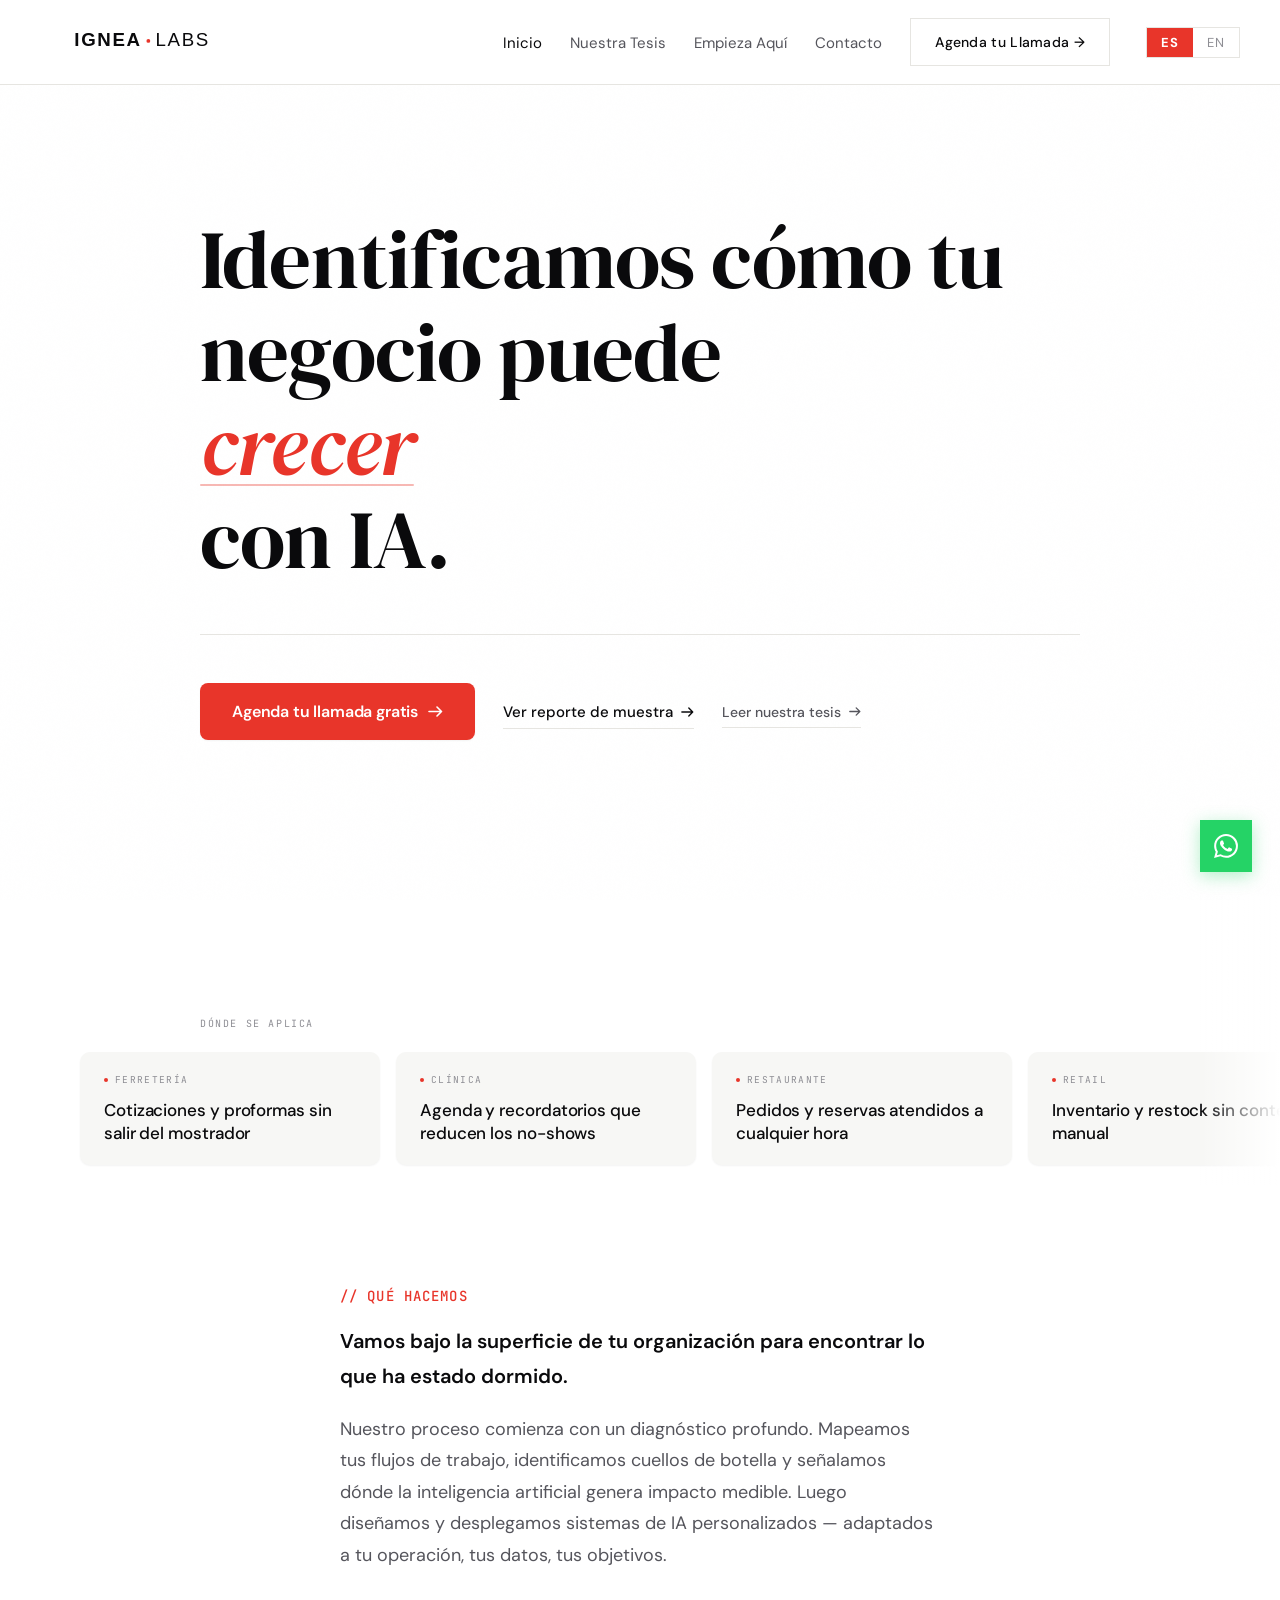
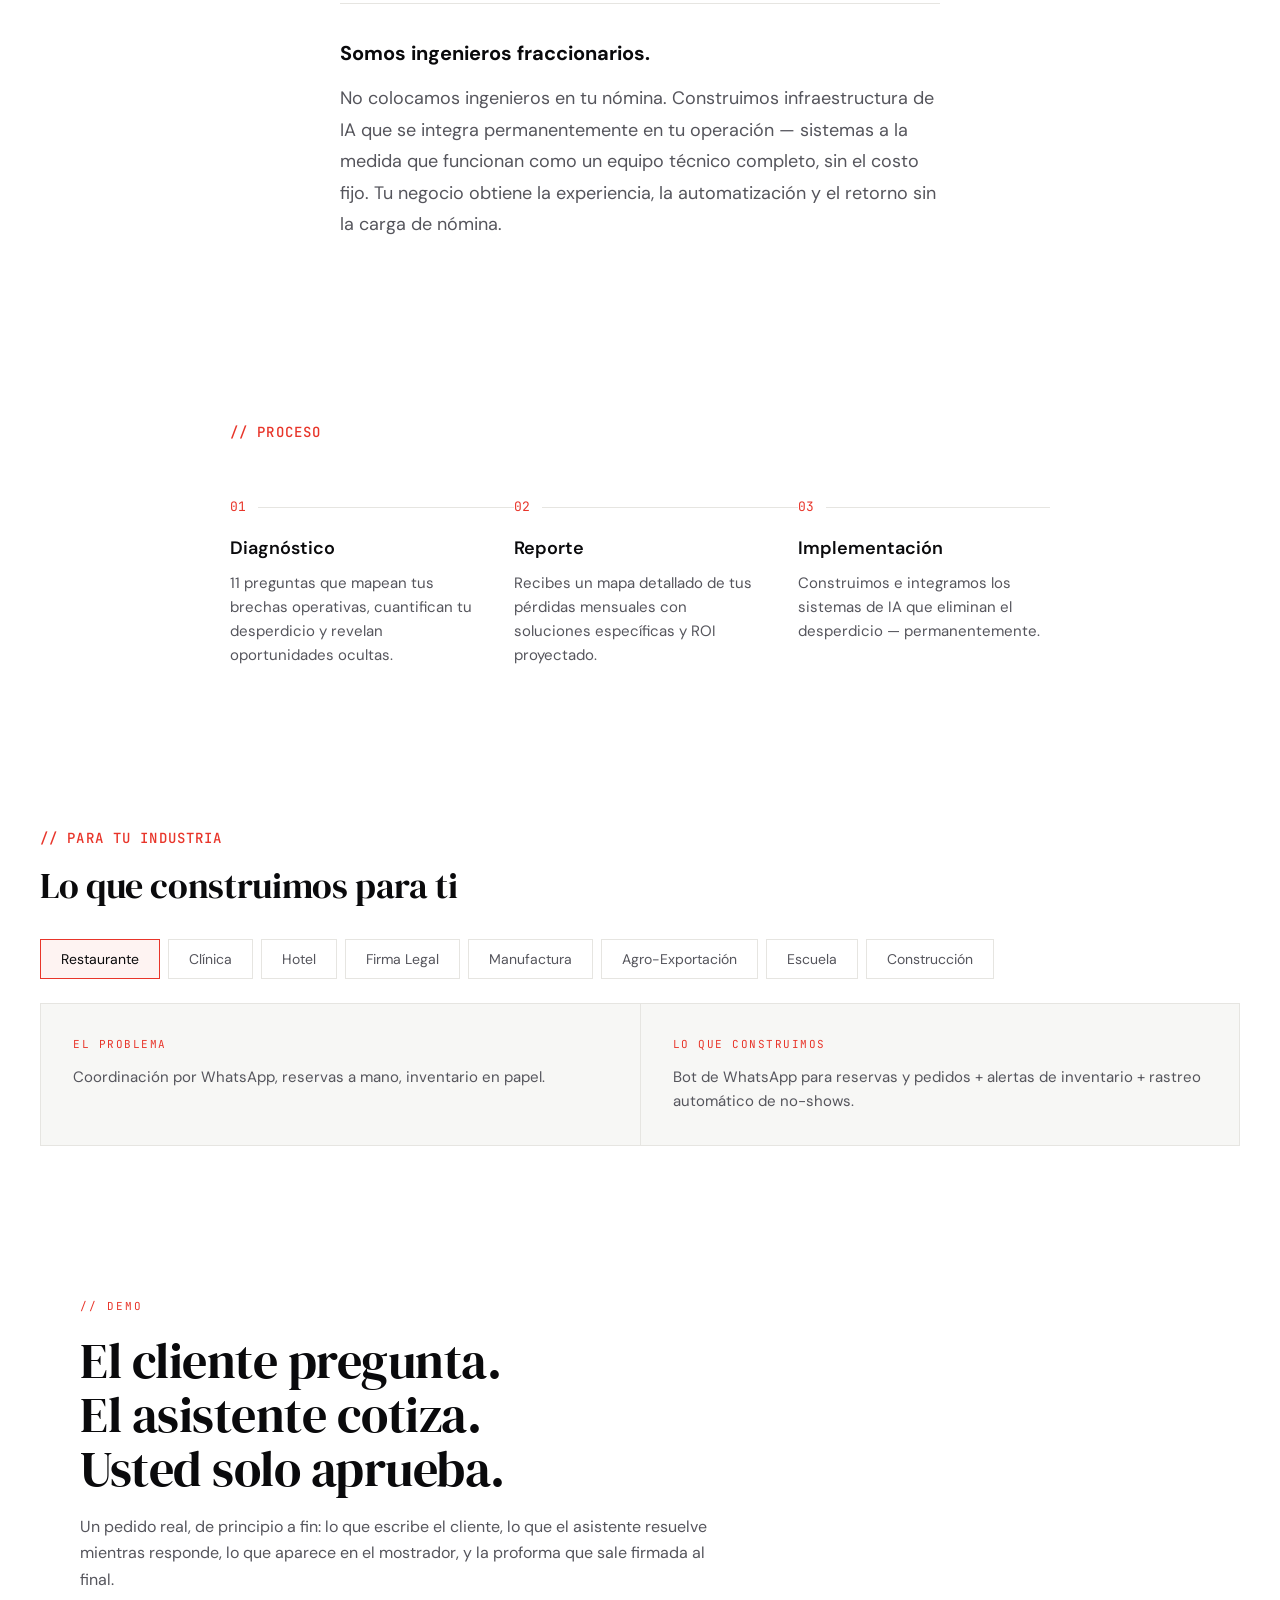
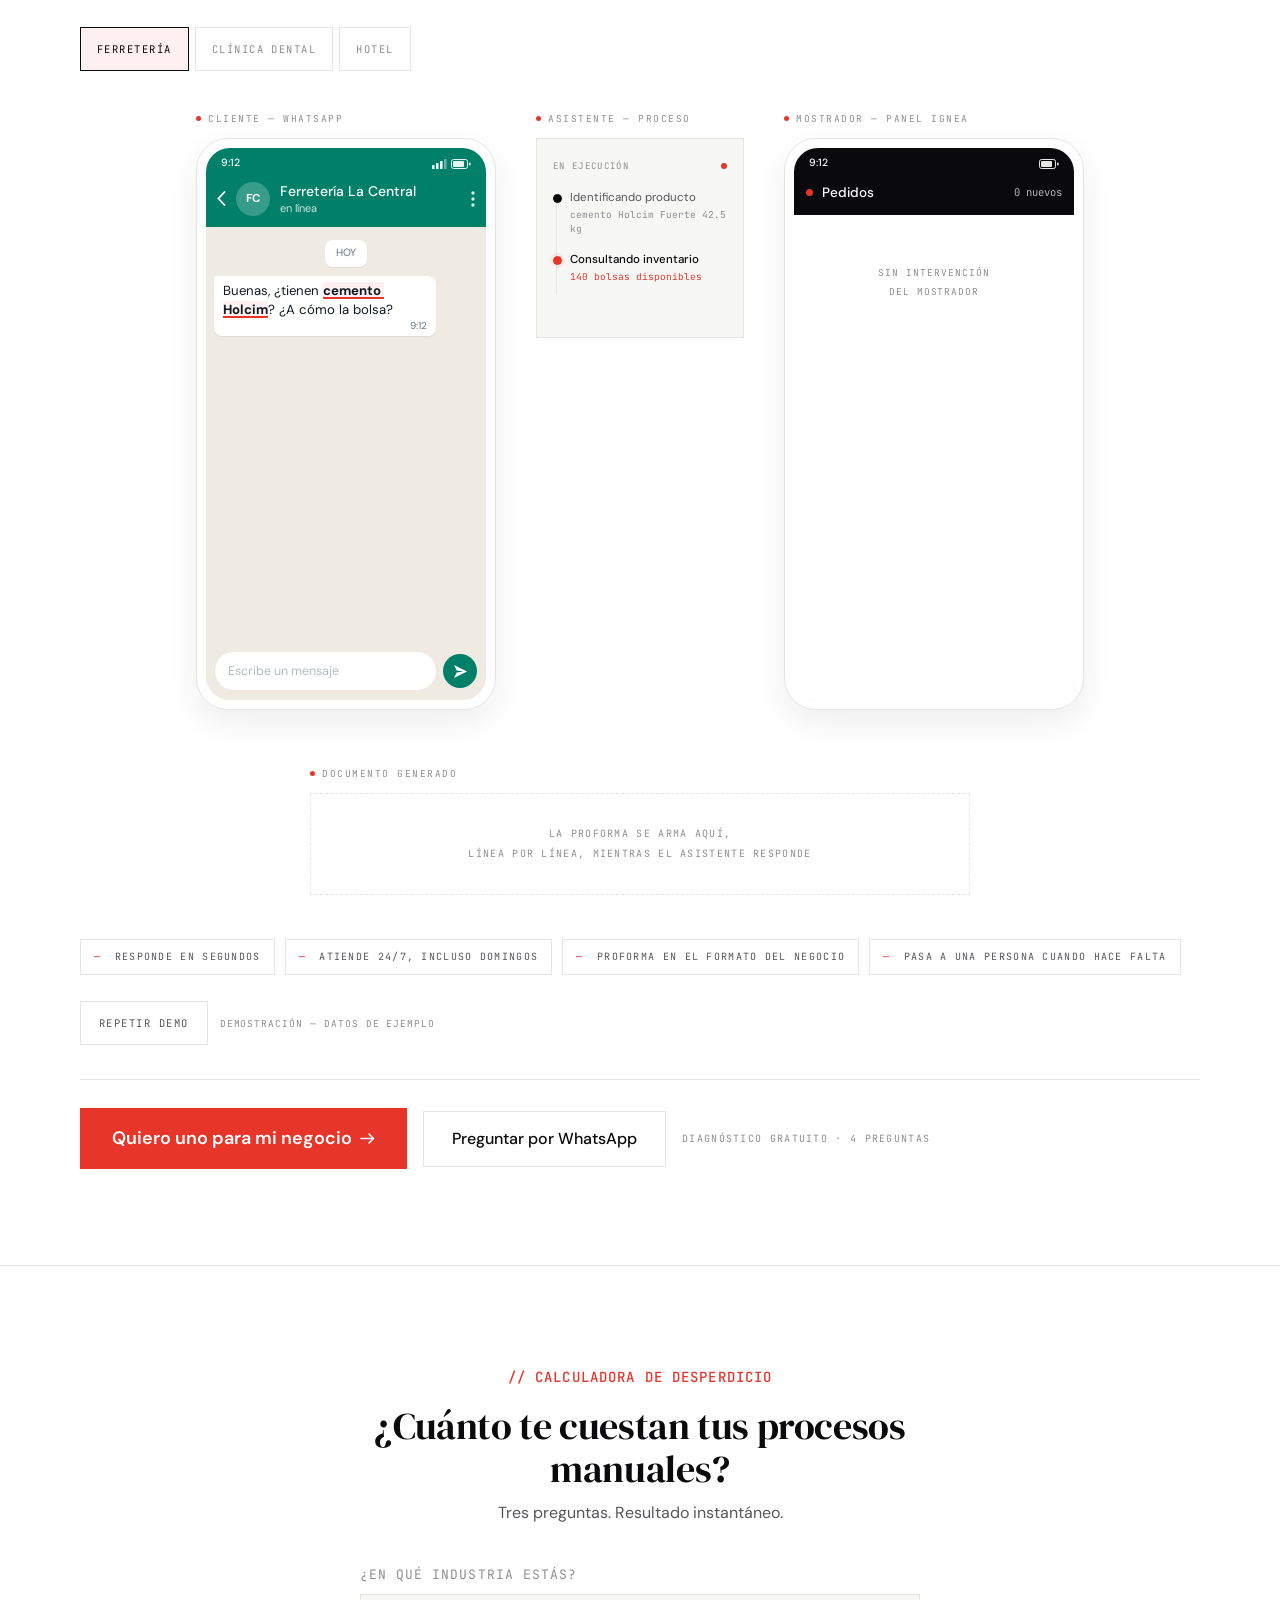
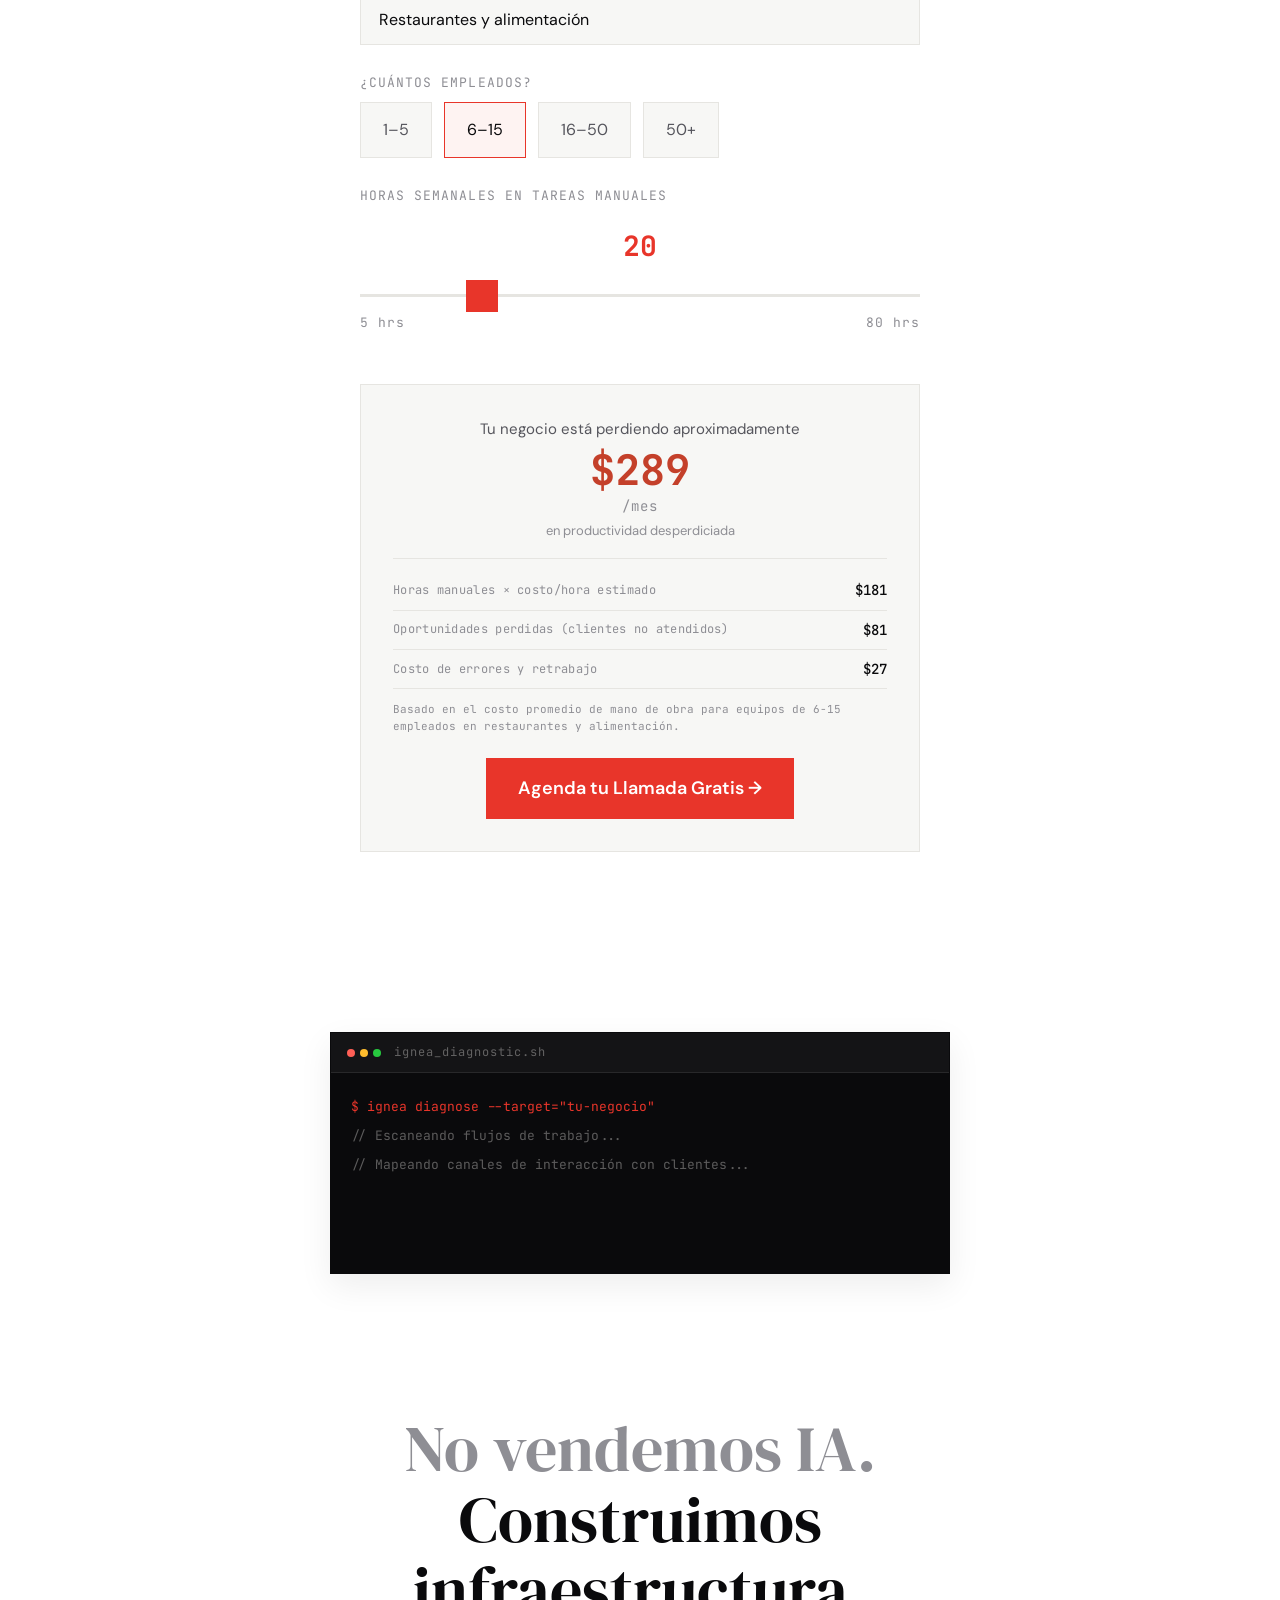
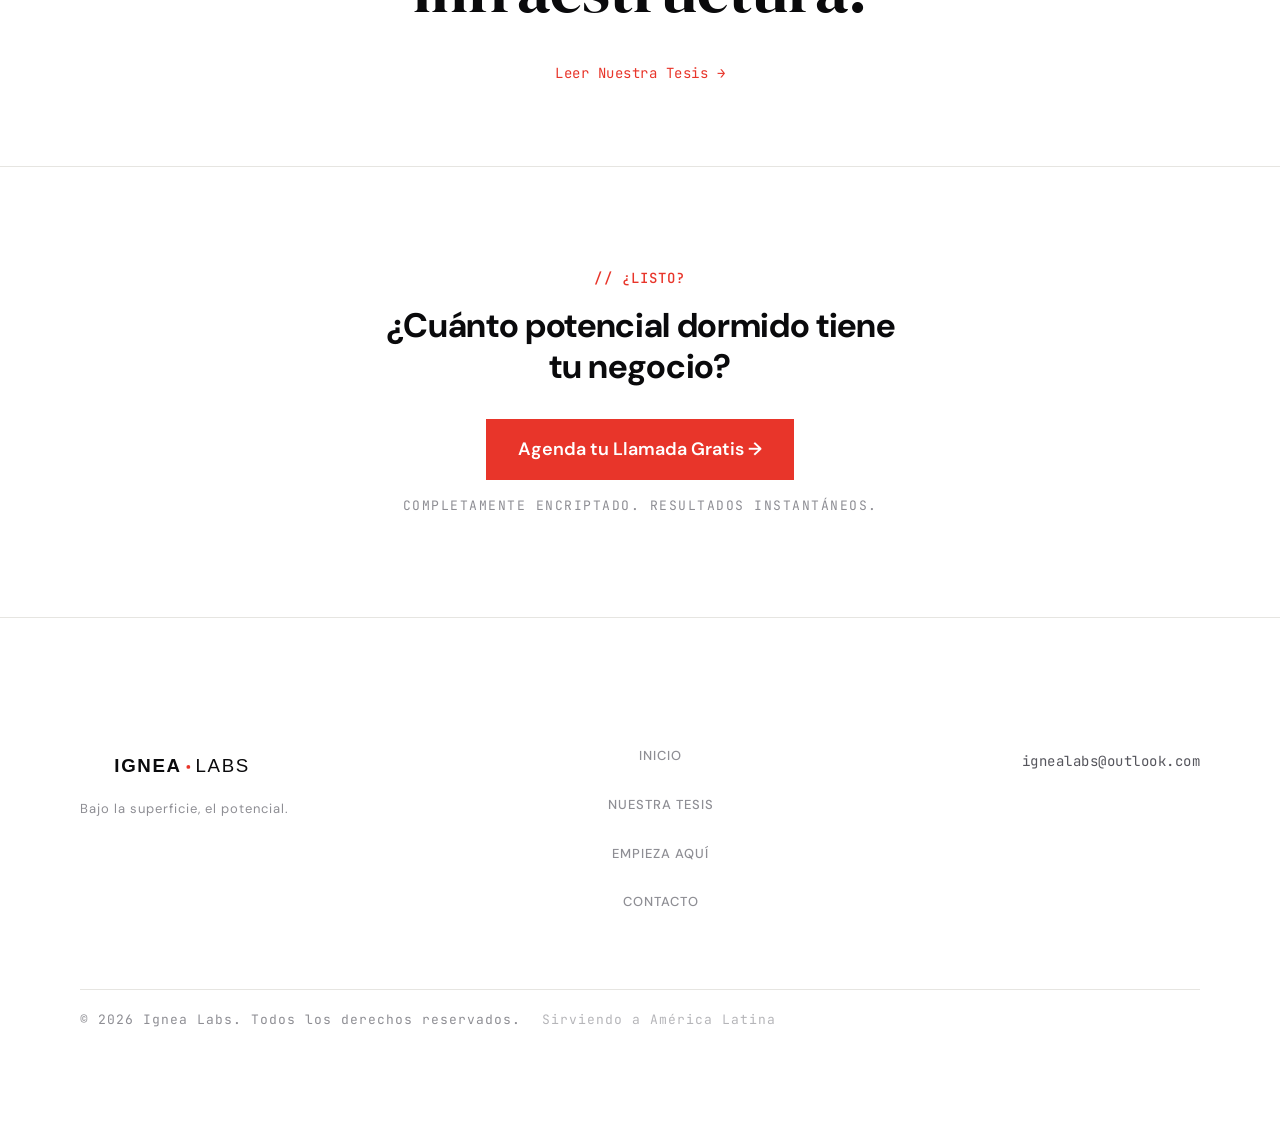
==== index.html @ dfb0d526 "fix: single labor-cost source, Nicaragua-calibrated (§2.1) Five tables computed hourly labor cost an" ====
<!DOCTYPE html>
<html lang="es">
<head>
<meta charset="UTF-8">
<link rel="icon" type="image/svg+xml" href="/favicon.svg">
<meta name="viewport" content="width=device-width, initial-scale=1.0">
<title>Ignea Labs | Infraestructura de IA para empresas en América Latina</title>
<meta name="description" content="Tu negocio pierde miles cada mes en procesos manuales. Diagnóstico gratuito de IA que mapea tu desperdicio operacional y lo convierte en ahorros proyectados.">
<meta property="og:title" content="Ignea Labs | Infraestructura de IA para empresas en América Latina">
<meta property="og:description" content="Diagnóstico gratuito de IA que mapea tu desperdicio operacional y lo convierte en ahorros proyectados.">
<meta property="og:type" content="website">
<meta property="og:image" content="https://www.ignealabs.com/assets/og-image.png">
<meta name="twitter:card" content="summary_large_image">
<link rel="canonical" href="https://www.ignealabs.com/">
<link rel="preconnect" href="https://fonts.googleapis.com">
<link rel="preconnect" href="https://fonts.gstatic.com" crossorigin>
<!-- fonts loaded via shared.css @import -->
<link rel="stylesheet" href="css/shared.css">
<link rel="stylesheet" href="css/components.css">
<style>
/* Old gradient div hidden — new canvas renderer in grid-bg.js */
.gradient-dots-bg{display:none}

/* ---- HERO ---- */
.hero{display:flex;flex-direction:column;align-items:flex-start;padding:8rem 2.5rem 5rem;position:relative;max-width:960px;margin:0 auto}
.eyebrow{font-family:var(--ff);font-size:0.8rem;font-weight:500;letter-spacing:0.18em;text-transform:uppercase;color:var(--accent);margin-bottom:2rem;opacity:0;animation:fadeUp .6s ease forwards .1s}
.headline{font-family:var(--fs);font-size:clamp(3rem,7vw,5.2rem);line-height:1.12;font-weight:400;color:var(--white);margin-bottom:0;opacity:0;animation:fadeUp .7s ease forwards .25s}
.headline-row{display:block}
.rotating-word-wrap{display:inline-block;position:relative;vertical-align:bottom}
.rotating-line{white-space:nowrap}
.rotating-word{display:inline-block;color:var(--accent);font-style:italic;position:relative;white-space:nowrap}
.rotating-word::after{content:'';position:absolute;bottom:6px;left:0;right:0;height:2px;background:var(--accent);opacity:0.35;border-radius:2px}
@keyframes wordIn{0%{opacity:0;transform:translateY(14px) skewX(-2deg)}100%{opacity:1;transform:translateY(0) skewX(0deg)}}
@keyframes wordOut{0%{opacity:1;transform:translateY(0) skewX(0deg)}100%{opacity:0;transform:translateY(-14px) skewX(2deg)}}
.word-in{animation:wordIn .38s cubic-bezier(.22,.68,0,1.2) forwards}
.word-out{animation:wordOut .3s cubic-bezier(.4,0,.6,1) forwards}

/* ---- WE / YOU BLOCK ---- */
.we-you-block{display:flex;align-items:center;gap:0;margin-top:3rem;opacity:0;animation:fadeUp .7s ease forwards .5s;width:100%;position:relative}
.we-col{flex-shrink:0;border-right:1px solid var(--border);padding-right:2.5rem}
.you-col{position:absolute;top:50%;transform:translateY(-50%)}
.we-outcome,.you-outcome{font-family:var(--fs);font-style:italic;font-size:clamp(1.6rem,3.2vw,2.4rem);line-height:1.2;margin:0;white-space:nowrap}
.we-static,.you-static{color:var(--gray)}
.we-cycling{color:var(--white)}
.you-accent{color:var(--accent)}
@keyframes tickerIn{0%{opacity:0;transform:translateY(10px)}100%{opacity:1;transform:translateY(0)}}
@keyframes tickerOut{0%{opacity:1;transform:translateY(0)}100%{opacity:0;transform:translateY(-10px)}}
.ticker-in{animation:tickerIn .3s cubic-bezier(.22,.68,0,1.1) forwards}
.ticker-out{animation:tickerOut .25s ease-in forwards}
@media(max-width:640px){.we-you-block{grid-template-columns:1fr;gap:2rem}.we-col{border-right:none;border-bottom:1px solid var(--border);padding-right:0;padding-bottom:1.5rem}.you-col{padding-left:0}}

.hero-divider{width:100%;height:1px;background:var(--border);margin:3rem 0;opacity:0;animation:fadeUp .6s ease forwards .7s}
/* .cta group styles live in shared.css; only the hero's entrance timing is local */
.cta{opacity:0;animation:fadeUp .7s ease forwards .85s;width:100%}

@keyframes fadeUp{0%{opacity:0;transform:translateY(18px)}100%{opacity:1;transform:translateY(0)}}


/* ---- WHAT WE DO ---- */
.sec-whatwedo{padding:100px 40px}
.sec-whatwedo .content-wrap{max-width:680px;margin:0 auto}
.whatwedo-text p{line-height:1.75;margin-bottom:20px}
.whatwedo-text p:first-child{font-family:var(--ff);font-size:20px;font-weight:600;color:var(--white)}
.whatwedo-text p:not(:first-child){font-size:18px;color:var(--gray)}
.whatwedo-text p:last-child{margin-bottom:0}

/* ---- PROCESS ---- */
.sec-process{padding:80px 40px}
.sec-process .content-wrap{max-width:900px;margin:0 auto}
.process-timeline{position:relative;display:flex;gap:0;margin-top:48px}
.process-timeline::before{content:'';position:absolute;top:16px;left:0;right:0;height:1px;background:var(--border);z-index:0}
.pstep{flex:1;padding-right:32px;position:relative;z-index:1}
.pstep:last-child{padding-right:0}
.pstep-n{font-family:var(--fm);font-size:13px;color:var(--accent);margin-bottom:16px;display:inline-block;background:var(--bg);padding-right:12px}
.pstep-t{font-family:var(--ff);font-size:18px;font-weight:600;color:var(--white);margin-bottom:8px}
.pstep-d{font-size:15px;color:var(--gray);line-height:1.6}

/* ---- TERMINAL SECTION ---- */
.sec-terminal{padding:80px 40px 60px}
.sec-terminal .content-wrap{max-width:700px;margin:0 auto}

/* ---- CTA ---- */
.sec-cta{padding:100px 40px;border-top:1px solid var(--border)}
.sec-cta .content-wrap{max-width:600px;margin:0 auto}
.sec-cta h2{font-family:var(--ff);font-size:clamp(22px,3vw,34px);font-weight:700;letter-spacing:-0.01em;line-height:1.2;margin-bottom:32px;color:var(--white)}
.cta-note{margin-top:16px;font-family:var(--fm);font-size:13px;color:var(--text-dim);letter-spacing:1.5px;text-transform:uppercase}

/* ---- FOOTER (new layout) ---- */
footer{border-top:1px solid var(--border)}
.footer-inner{max-width:1200px;margin:0 auto;padding:0 40px}
.footer-top{display:flex;justify-content:space-between;align-items:flex-start;padding:48px 0 36px;gap:40px;flex-wrap:wrap}
.footer-brand .f-brand{font-weight:800;letter-spacing:3px;color:var(--white);font-size:16px;margin-bottom:6px}
.footer-brand .f-brand span{color:var(--accent)}
.footer-brand .f-tag{font-size:13px;color:var(--text-dim);letter-spacing:1px}
.footer-nav{display:flex;gap:28px;align-items:center;flex-wrap:wrap}
.footer-nav a{color:var(--text-dim);text-decoration:none;font-size:13px;letter-spacing:1px;text-transform:uppercase;font-weight:500;transition:color .3s}
.footer-nav a:hover{color:var(--accent)}
.footer-contact a{color:var(--text-secondary);text-decoration:none;font-family:var(--fm);font-size:14px;letter-spacing:.5px;transition:color .3s}
.footer-contact a:hover{color:var(--accent)}
.footer-bottom{padding:20px 0;border-top:1px solid var(--border);font-family:var(--fm);font-size:13px;color:var(--text-dim);letter-spacing:1px}

/* ---- NAV: btn-nav sizing now lives in shared.css (single source of truth) ---- */


/* ---- ABOUT ---- */
.sec-about{padding:100px 40px}
.sec-about .content-wrap{max-width:680px;margin:0 auto}
.about-content{margin-top:32px}
.about-name{font-family:var(--ff);font-size:20px;font-weight:700;color:var(--white);margin-bottom:12px}
.about-bio{font-size:18px;color:var(--gray);line-height:1.75;margin-bottom:24px}
.about-presence{font-family:var(--fm);font-size:14px;color:var(--accent);letter-spacing:1px}

/* ---- BUILT FOR PR ---- */
.sec-builtforpr{padding:100px 40px;border-top:1px solid var(--border)}
.sec-builtforpr .content-wrap{max-width:1200px;margin:0 auto}
.pr-grid{display:grid;grid-template-columns:repeat(3,1fr);gap:24px;margin-top:48px}
.pr-card{background:var(--bg2);border:1px solid var(--border);padding:32px;transition:border-color .3s}
.pr-card:hover{border-color:var(--ink)}
.pr-card-title{font-family:var(--ff);font-size:18px;font-weight:600;color:var(--white);margin-bottom:12px}
.pr-card-desc{font-size:16px;color:var(--gray);line-height:1.65}

/* ---- CALCULATOR ---- */
.sec-calculator{padding:100px 40px;border-top:1px solid var(--border)}
.sec-calculator .content-wrap{max-width:640px;margin:0 auto}
.calc-form{margin-top:40px;display:flex;flex-direction:column;gap:28px}
.calc-field label{display:block;font-family:var(--fm);font-size:13px;letter-spacing:0.08em;color:var(--text-dim);text-transform:uppercase;margin-bottom:8px}
.calc-field select{width:100%;padding:14px 18px;background:var(--bg2);border:1px solid var(--border);color:var(--white);font-family:var(--ff);font-size:16px;outline:none;appearance:none;-webkit-appearance:none;cursor:pointer;min-height:48px}
.calc-field select:focus{border-color:var(--accent)}
.calc-field select option{background:var(--bg2);color:var(--white)}
.calc-cards{display:flex;gap:12px;flex-wrap:wrap}
.calc-card{padding:14px 22px;background:var(--bg2);border:1px solid var(--border);color:var(--gray);font-family:var(--ff);font-size:16px;cursor:pointer;transition:all .2s;min-height:48px;display:flex;align-items:center}
.calc-card:hover{border-color:var(--ink);color:var(--white)}
.calc-card.selected{border-color:var(--accent);background:var(--accent3);color:var(--white)}
.calc-result{margin-top:40px;padding:32px;background:var(--bg2);border:1px solid var(--border);text-align:center;opacity:0;transition:opacity .4s}
.calc-result.visible{opacity:1}
.calc-result-label{font-size:15px;color:var(--gray);margin-bottom:8px}
.calc-result-value{font-family:var(--fm);font-size:42px;font-weight:700;color:var(--coral);line-height:1;margin-bottom:4px}
.calc-result-unit{font-family:var(--fm);font-size:14px;color:var(--text-dim);letter-spacing:1px;margin-bottom:4px}
.calc-result-note{font-size:13px;color:var(--text-dim);margin-bottom:16px}
.calc-breakdown{text-align:left;margin:16px 0 12px;border-top:1px solid var(--border);padding-top:12px}
.calc-breakdown-row{display:flex;justify-content:space-between;align-items:center;padding:8px 0;border-bottom:1px solid var(--border)}
.calc-breakdown-label{font-family:var(--fm);font-size:12px;color:var(--dimgray);letter-spacing:.3px}
.calc-breakdown-val{font-family:var(--fm);font-size:14px;color:var(--white);font-weight:500;white-space:nowrap}
.calc-breakdown-note{font-family:var(--fm);font-size:11px;color:var(--dimgray);text-align:left;line-height:1.5;margin-top:8px}

/* ---- RESPONSIVE ---- */
@media(max-width:768px){
  .hero{padding:80px 20px 60px}
  .hero-p{font-size:16px}
  .stats-row{flex-wrap:wrap;gap:32px}
  .stat+.stat{border-left:none}
  .stats-row{display:grid;grid-template-columns:1fr 1fr;gap:32px 0;padding:0 20px}
  .stat{border-right:none!important;border-left:none!important;border-bottom:1px solid var(--border);padding:0 0 32px 0}
  .stat:nth-child(1),.stat:nth-child(2){border-bottom:1px solid var(--border)}
  .stat:nth-child(3),.stat:nth-child(4){border-bottom:none;padding-top:32px}
  .stat:nth-child(even){border-left:1px solid var(--border)!important}
  .sec-whatwedo{padding:60px 20px}
  .sec-process{padding:60px 20px}
  .process-timeline{flex-direction:column;gap:0}
  .process-timeline::before{top:0;bottom:0;left:10px;right:auto;width:1px;height:auto}
  .pstep{padding-right:0;padding-left:28px;padding-bottom:36px}
  .pstep:last-child{padding-bottom:0}
  .pstep-n{background:transparent;padding-right:0;padding-left:0}
  .sec-terminal{padding:60px 20px 40px}
  .sec-cta{padding:60px 20px}
  .footer-top{flex-direction:column;gap:28px;padding:36px 0 28px}
  .footer-nav{gap:20px}
  .footer-inner{padding:0 20px}
  .btn-nav{display:none}
  .pr-grid{grid-template-columns:1fr}
  .sec-about,.sec-builtforpr,.sec-calculator{padding:60px 20px}
  .calc-cards{flex-direction:column}
}
@media(max-width:480px){
  .hero h1{font-size:28px}
  .stats-row{grid-template-columns:1fr 1fr}
  .whatwedo-text p:first-child{font-size:16px}
  .calc-result-value{font-size:32px}
}
</style>
<script type="application/ld+json">
{"@context":"https://schema.org","@type":"LocalBusiness","name":"Ignea Labs","description":"AI infrastructure for Latin American SMBs","email":"ignealabs@outlook.com","areaServed":{"@type":"Place","name":"Latin America"},"knowsLanguage":["es","en"]}
</script>
<style>[data-i18n],[data-i18n-html],[data-i18n-btn]{visibility:hidden}</style>
<script src="js/i18n.js"></script>
<script src="js/labor-cost.js"></script>
<script defer data-domain="ignealabs.com" src="https://plausible.io/js/script.js"></script>
</head>
<body>

<!-- GRADIENT DOTS BACKGROUND -->
<div class="gradient-dots-bg" id="gradientBg"></div>

<div class="page">

<!-- NAV -->
<nav>
  <a href="/" class="logo">
    <img src="/assets/logo.svg" alt="ignea.labs" class="logo-img">
  </a>
  <div class="nav-right">
    <ul class="nav-links">
      <li><a href="/" class="active" data-i18n="nav.home">Inicio</a></li>
      <li><a href="thesis" data-i18n="nav.thesis">Nuestra Tesis</a></li>
      <li><a href="diagnostic" data-i18n="nav.start">Empieza Aquí</a></li>
      <li><a href="contact" data-i18n="nav.contact">Contacto</a></li>
    </ul>
    <a href="diagnostic" class="btn-ghost btn-nav" data-i18n-html="nav.cta">Agenda tu Llamada &rarr;</a>
    <button class="hamburger" id="hamburger" aria-label="Menu">
      <span></span><span></span><span></span>
    </button>
    <div class="lang-toggle">
      <button class="lang-btn active" id="langES" onclick="setLang('es')">ES</button>
      <button class="lang-btn" id="langEN" onclick="setLang('en')">EN</button>
    </div>
  </div>
</nav>

<!-- MOBILE MENU -->
<div class="mobile-overlay" id="mobileOverlay"></div>
<div class="mobile-menu" id="mobileMenu">
  <a href="/" class="active" data-i18n="nav.home">Inicio</a>
  <a href="thesis" data-i18n="nav.thesis">Nuestra Tesis</a>
  <a href="diagnostic" data-i18n="nav.start">Empieza Aquí</a>
  <a href="contact" data-i18n="nav.contact">Contacto</a>
</div>

<main>

<!-- HERO -->
<header class="hero">
  <h1 class="headline">
    <span class="headline-row"><span data-i18n="hero.headline1">Identificamos cómo tu</span> <span data-i18n="hero.headline2pre">negocio puede</span></span>
    <span class="headline-row rotating-line"><span class="rotating-word" id="rotatingWord">ahorrar dinero</span></span>
    <span class="headline-row"><span data-i18n="hero.headline2suf">con IA.</span></span>
  </h1>


  <div class="hero-divider"></div>

  <div class="cta">
    <a class="cta__primary" href="diagnostic">
      <span data-i18n="hero.cta1">Agenda tu llamada gratis</span>
      <svg width="15" height="11" viewBox="0 0 15 11" fill="none" aria-hidden="true"><path d="M9 1l4.5 4.5L9 10M13 5.5H1" stroke="currentColor" stroke-width="1.6" stroke-linecap="round" stroke-linejoin="round"/></svg>
    </a>
    <a class="cta__link" href="demo">
      <span data-i18n="hero.cta.secondary">Ver reporte de muestra</span>
      <svg width="13" height="10" viewBox="0 0 15 11" fill="none" aria-hidden="true"><path d="M9 1l4.5 4.5L9 10M13 5.5H1" stroke="currentColor" stroke-width="1.6" stroke-linecap="round" stroke-linejoin="round"/></svg>
    </a>
    <a class="cta__link cta__link--muted" href="thesis">
      <span data-i18n="hero.cta2">Leer nuestra tesis</span>
      <svg width="12" height="9" viewBox="0 0 15 11" fill="none" aria-hidden="true"><path d="M9 1l4.5 4.5L9 10M13 5.5H1" stroke="currentColor" stroke-width="1.6" stroke-linecap="round" stroke-linejoin="round"/></svg>
    </a>
  </div>
</header>

<!-- STATS -->

<!-- CAPABILITY TICKER -->
<section class="ticker">
  <p class="ticker__label" data-i18n="tk.label">Dónde se aplica</p>
  <div class="ticker__rail" id="tickerRail">
    <article class="tcard">
      <div class="tcard__meta"><i></i><span data-i18n="tk.c1.meta">Ferretería</span></div>
      <div class="tcard__body" data-i18n="tk.c1.body">Cotizaciones y proformas sin salir del mostrador</div>
    </article>
    <article class="tcard">
      <div class="tcard__meta"><i></i><span data-i18n="tk.c2.meta">Clínica</span></div>
      <div class="tcard__body" data-i18n="tk.c2.body">Agenda y recordatorios que reducen los no-shows</div>
    </article>
    <article class="tcard">
      <div class="tcard__meta"><i></i><span data-i18n="tk.c3.meta">Restaurante</span></div>
      <div class="tcard__body" data-i18n="tk.c3.body">Pedidos y reservas atendidos a cualquier hora</div>
    </article>
    <article class="tcard">
      <div class="tcard__meta"><i></i><span data-i18n="tk.c4.meta">Retail</span></div>
      <div class="tcard__body" data-i18n="tk.c4.body">Inventario y restock sin conteo manual</div>
    </article>
    <article class="tcard">
      <div class="tcard__meta"><i></i><span data-i18n="tk.c5.meta">Agro-exportación</span></div>
      <div class="tcard__body" data-i18n="tk.c5.body">Trazabilidad de lotes lista para auditoría</div>
    </article>
    <article class="tcard">
      <div class="tcard__meta"><i></i><span data-i18n="tk.c6.meta">Construcción</span></div>
      <div class="tcard__body" data-i18n="tk.c6.body">Presupuestos armados desde catálogo vivo</div>
    </article>
  </div>
  <div class="ticker__fade"></div>
</section>

<!-- WHAT WE DO -->
<section class="sec-whatwedo">
  <div class="content-wrap">
    <div class="sec-tag" data-i18n="whatwedo.tag">// Qué hacemos</div>
    <div class="whatwedo-text">
      <p data-i18n="whatwedo.p1">Vamos bajo la superficie de tu organización para encontrar lo que ha estado dormido.</p>
      <p data-i18n="whatwedo.p2">Nuestro proceso comienza con un diagnóstico profundo. Mapeamos tus flujos de trabajo, identificamos cuellos de botella y señalamos dónde la inteligencia artificial genera impacto medible. Luego diseñamos y desplegamos sistemas de IA personalizados — adaptados a tu operación, tus datos, tus objetivos.</p>

      <div style="border-top:1px solid var(--border);padding-top:32px;margin-top:32px">
        <p style="font-weight:700;color:var(--white);margin-bottom:12px" data-i18n="whatwedo.fractional.heading">Somos ingenieros fraccionarios.</p>
        <p style="color:var(--body-light)" data-i18n="whatwedo.fractional.body">No colocamos ingenieros en tu nómina. Construimos infraestructura de IA que se integra permanentemente en tu operación — sistemas a la medida que funcionan como un equipo técnico completo, sin el costo fijo. Tu negocio obtiene la experiencia, la automatización y el retorno sin la carga de nómina.</p>
      </div>

    </div>
  </div>
</section>

<!-- PROCESS -->
<section class="sec-process">
  <div class="content-wrap">
    <div class="sec-tag" data-i18n="process.tag">// Proceso</div>
    <div class="process-timeline">
      <div class="pstep">
        <div class="pstep-n">01</div>
        <div class="pstep-t" data-i18n="process.s1t">Diagnóstico</div>
        <div class="pstep-d" data-i18n="process.s1d">11 preguntas que mapean tus brechas operativas, cuantifican tu desperdicio y revelan oportunidades ocultas.</div>
      </div>
      <div class="pstep">
        <div class="pstep-n">02</div>
        <div class="pstep-t" data-i18n="process.s2t">Reporte</div>
        <div class="pstep-d" data-i18n="process.s2d">Recibes un mapa detallado de tus pérdidas mensuales con soluciones específicas y ROI proyectado.</div>
      </div>
      <div class="pstep">
        <div class="pstep-n">03</div>
        <div class="pstep-t" data-i18n="process.s3t">Implementación</div>
        <div class="pstep-d" data-i18n="process.s3d">Construimos e integramos los sistemas de IA que eliminan el desperdicio — permanentemente.</div>
      </div>
    </div>
  </div>
</section>




<!-- INDUSTRY TABS -->
<section class="sec-industry content-wrap fade-up">
  <div class="sec-tag" data-i18n="ind.tag">// Para tu industria</div>
  <h2 style="font-size:clamp(24px,3vw,36px);margin-bottom:0" data-i18n="ind.title">Lo que construimos para ti</h2>
  <div class="ind-tabs">
    <button class="ind-tab active" data-tab="rest" data-i18n="ind.rest.label">Restaurante</button>
    <button class="ind-tab" data-tab="clinic" data-i18n="ind.clinic.label">Clínica</button>
    <button class="ind-tab" data-tab="hotel" data-i18n="ind.hotel.label">Hotel</button>
    <button class="ind-tab" data-tab="law" data-i18n="ind.law.label">Firma Legal</button>
    <button class="ind-tab" data-tab="mfg" data-i18n="ind.mfg.label">Manufactura</button>
    <button class="ind-tab" data-tab="agro" data-i18n="ind.agro.label">Agro-Exportación</button>
    <button class="ind-tab" data-tab="school" data-i18n="ind.school.label">Escuela</button>
    <button class="ind-tab" data-tab="construct" data-i18n="ind.construct.label">Construcción</button>
  </div>
  <div class="ind-panels">
    <div class="ind-panel active" data-panel="rest">
      <div class="ind-grid">
        <div class="ind-col"><div class="ind-col-label" data-i18n="ind.col.problem">El problema</div><p data-i18n="ind.rest.pain">Coordinación por WhatsApp, reservas a mano, inventario en papel.</p></div>
        <div class="ind-col"><div class="ind-col-label" data-i18n="ind.col.build">Lo que construimos</div><p data-i18n="ind.rest.solution">Bot de WhatsApp para reservas y pedidos + alertas de inventario + rastreo automático de no-shows.</p></div>
      </div>
    </div>
    <div class="ind-panel" data-panel="clinic">
      <div class="ind-grid">
        <div class="ind-col"><div class="ind-col-label" data-i18n="ind.col.problem">El problema</div><p data-i18n="ind.clinic.pain">Agendamiento manual, teléfono-tag con pacientes, expedientes en papel.</p></div>
        <div class="ind-col"><div class="ind-col-label" data-i18n="ind.col.build">Lo que construimos</div><p data-i18n="ind.clinic.solution">Bot de citas con IA + recordatorios automáticos + formularios de intake de pacientes.</p></div>
      </div>
    </div>
    <div class="ind-panel" data-panel="hotel">
      <div class="ind-grid">
        <div class="ind-col"><div class="ind-col-label" data-i18n="ind.col.problem">El problema</div><p data-i18n="ind.hotel.pain">Gestión manual de reservas, sin respuesta fuera de horario, operaciones en hojas de cálculo.</p></div>
        <div class="ind-col"><div class="ind-col-label" data-i18n="ind.col.build">Lo que construimos</div><p data-i18n="ind.hotel.solution">Bot de reservas 24/7 por WhatsApp + comunicación automatizada con huéspedes + dashboard de ocupación.</p></div>
      </div>
    </div>
    <div class="ind-panel" data-panel="law">
      <div class="ind-grid">
        <div class="ind-col"><div class="ind-col-label" data-i18n="ind.col.problem">El problema</div><p data-i18n="ind.law.pain">Intake manual de clientes, seguimientos perdidos, caos documental.</p></div>
        <div class="ind-col"><div class="ind-col-label" data-i18n="ind.col.build">Lo que construimos</div><p data-i18n="ind.law.solution">Intake de clientes con IA + actualizaciones automáticas de estado de casos + organización de documentos.</p></div>
      </div>
    </div>
    <div class="ind-panel" data-panel="mfg">
      <div class="ind-grid">
        <div class="ind-col"><div class="ind-col-label" data-i18n="ind.col.problem">El problema</div><p data-i18n="ind.mfg.pain">Rastreo de producción en papel, inventario a ciegas, coordinación con proveedores por teléfono.</p></div>
        <div class="ind-col"><div class="ind-col-label" data-i18n="ind.col.build">Lo que construimos</div><p data-i18n="ind.mfg.solution">Sistema de gestión de inventario + dashboard de producción + automatización de órdenes a proveedores.</p></div>
      </div>
    </div>
    <div class="ind-panel" data-panel="agro">
      <div class="ind-grid">
        <div class="ind-col"><div class="ind-col-label" data-i18n="ind.col.problem">El problema</div><p data-i18n="ind.agro.pain">Rastreo manual de cosechas, papeleo de exportación, monitoreo de precios en múltiples mercados.</p></div>
        <div class="ind-col"><div class="ind-col-label" data-i18n="ind.col.build">Lo que construimos</div><p data-i18n="ind.agro.solution">Rastreador de cosechas y envíos + documentos de exportación automatizados + alertas de precios de mercado.</p></div>
      </div>
    </div>
    <div class="ind-panel" data-panel="school">
      <div class="ind-grid">
        <div class="ind-col"><div class="ind-col-label" data-i18n="ind.col.problem">El problema</div><p data-i18n="ind.school.pain">Matrícula manual, sobrecarga de comunicación con padres, conflictos de horarios.</p></div>
        <div class="ind-col"><div class="ind-col-label" data-i18n="ind.col.build">Lo que construimos</div><p data-i18n="ind.school.solution">Automatización de matrícula + bot de WhatsApp para padres + sistema de programación de clases.</p></div>
      </div>
    </div>
    <div class="ind-panel" data-panel="construct">
      <div class="ind-grid">
        <div class="ind-col"><div class="ind-col-label" data-i18n="ind.col.problem">El problema</div><p data-i18n="ind.construct.pain">Rastreo de proyectos en cuadernos, desperdicio de materiales, coordinación de subcontratistas.</p></div>
        <div class="ind-col"><div class="ind-col-label" data-i18n="ind.col.build">Lo que construimos</div><p data-i18n="ind.construct.solution">Dashboard de proyectos + rastreo de materiales + programación automatizada de subcontratistas.</p></div>
      </div>
    </div>
  </div>
</section>

<!-- WHATSAPP ASSISTANT DEMO -->
<section class="ig" id="demo">
  <p class="ig__label"><span>//</span> <span data-i18n="ig.label">Demo</span></p>
  <h2 class="ig__title" data-i18n="ig.title">El cliente pregunta. El asistente cotiza. Usted solo aprueba.</h2>
  <p class="ig__intro" data-i18n="ig.intro">Un pedido real, de principio a fin: lo que escribe el cliente, lo que el asistente resuelve mientras responde, lo que aparece en el mostrador, y la proforma que sale firmada al final.</p>
  <p class="ig__esnote" data-i18n="ig.esnote"></p>

  <ul class="ig-tabs" role="tablist" aria-label="Escenarios">
    <li role="presentation"><button class="ig-tab" role="tab" aria-selected="true" data-s="ferreteria"><span data-i18n="ig.tab.ferreteria">Ferretería</span></button></li>
    <li role="presentation"><button class="ig-tab" role="tab" aria-selected="false" data-s="clinica"><span data-i18n="ig.tab.clinica">Clínica dental</span></button></li>
    <li role="presentation"><button class="ig-tab" role="tab" aria-selected="false" data-s="hotel"><span data-i18n="ig.tab.hotel">Hotel</span></button></li>
  </ul>

  <div class="ig-flow">
    <div class="ig-col">
      <p class="ig-col__cap"><i></i><span data-i18n="ig.cap.client">Cliente — WhatsApp</span></p>
      <div class="ig-phone">
        <div class="ig-screen">
          <div class="ig-status">
            <span>9:12</span>
            <span class="ig-status__i">
              <svg width="15" height="10" viewBox="0 0 15 10" fill="currentColor" aria-hidden="true"><rect y="6" width="2.6" height="4" rx=".6"/><rect x="4" y="4" width="2.6" height="6" rx=".6"/><rect x="8" y="2" width="2.6" height="8" rx=".6"/><rect x="12" width="2.6" height="10" rx=".6" opacity=".45"/></svg>
              <svg width="20" height="10" viewBox="0 0 20 10" fill="none" aria-hidden="true"><rect x=".5" y=".5" width="16" height="9" rx="2" stroke="currentColor"/><rect x="2" y="2" width="11" height="6" rx="1" fill="currentColor"/><rect x="18" y="3.5" width="1.6" height="3" rx=".7" fill="currentColor"/></svg>
            </span>
          </div>
          <header class="ig-wahead">
            <svg width="9" height="15" viewBox="0 0 9 15" fill="none" aria-hidden="true"><path d="M7.5 1L1.5 7.5 7.5 14" stroke="currentColor" stroke-width="1.8" stroke-linecap="round"/></svg>
            <div class="ig-wahead__av" id="av">FC</div>
            <div class="ig-wahead__m"><div class="ig-wahead__n" id="nm">Ferretería La Central</div><div class="ig-wahead__s">en línea</div></div>
            <svg width="4" height="16" viewBox="0 0 4 16" fill="currentColor" opacity=".85" aria-hidden="true"><circle cx="2" cy="2" r="1.7"/><circle cx="2" cy="8" r="1.7"/><circle cx="2" cy="14" r="1.7"/></svg>
          </header>
          <div class="ig-chat" id="chat" role="log" aria-live="polite" aria-label="Conversación de ejemplo"></div>
          <div class="ig-bar">
            <div class="ig-bar__b">Escribe un mensaje</div>
            <div class="ig-bar__s"><svg width="15" height="15" viewBox="0 0 16 16" fill="#fff" aria-hidden="true"><path d="M1 15l14-7L1 1l3 6 7 1-7 1-3 6z"/></svg></div>
          </div>
        </div>
      </div>
    </div>

    <div class="ig-col ig-col--rail">
      <p class="ig-col__cap"><i></i><span data-i18n="ig.cap.assistant">Asistente — proceso</span></p>
      <div class="ig-rail">
        <div class="ig-rail__hd"><span>En ejecución</span><span class="ig-rail__pulse" id="pulse"></span></div>
        <ul class="ig-steps" id="steps"></ul>
      </div>
    </div>

    <div class="ig-col">
      <p class="ig-col__cap"><i></i><span data-i18n="ig.cap.ops">Mostrador — panel Ignea</span></p>
      <div class="ig-phone">
        <div class="ig-screen">
          <div class="ig-status ig-status--ops"><span>9:12</span><span class="ig-status__i">
            <svg width="20" height="10" viewBox="0 0 20 10" fill="none" aria-hidden="true"><rect x=".5" y=".5" width="16" height="9" rx="2" stroke="currentColor"/><rect x="2" y="2" width="11" height="6" rx="1" fill="currentColor"/><rect x="18" y="3.5" width="1.6" height="3" rx=".7" fill="currentColor"/></svg>
          </span></div>
          <header class="ig-ophead">
            <span class="ig-ophead__d"></span>
            <span class="ig-ophead__n">Pedidos</span>
            <span class="ig-ophead__s" id="opcount">0 nuevos</span>
          </header>
          <div class="ig-ops" id="ops" role="log" aria-live="polite" aria-label="Panel del mostrador"></div>
        </div>
      </div>
    </div>
  </div>

  <div class="ig-pfwrap">
    <p class="ig-pf__cap"><i></i><span data-i18n="ig.pf.cap">Documento generado</span></p>
    <div id="pf"></div>
  </div>

  <div class="ig-chips">
    <span class="ig-chip"><b>—</b> <span data-i18n="ig.chip1">Responde en segundos</span></span>
    <span class="ig-chip"><b>—</b> <span data-i18n="ig.chip2">Atiende 24/7, incluso domingos</span></span>
    <span class="ig-chip"><b>—</b> <span data-i18n="ig.chip3">Proforma en el formato del negocio</span></span>
    <span class="ig-chip"><b>—</b> <span data-i18n="ig.chip4">Pasa a una persona cuando hace falta</span></span>
  </div>

  <div class="ig-act">
    <button class="ig-replay" id="replay" type="button" data-i18n="ig.replay">Repetir demo</button>
    <span class="ig-note" data-i18n="ig.note">Demostración — datos de ejemplo</span>
  </div>

  <div class="ig-cta">
    <a href="diagnostic" class="btn-primary">
      <span data-i18n="ig.cta">Quiero uno para mi negocio</span>
      <svg width="15" height="11" viewBox="0 0 15 11" fill="none" aria-hidden="true"><path d="M9 1l4.5 4.5L9 10M13 5.5H1" stroke="currentColor" stroke-width="1.6" stroke-linecap="round" stroke-linejoin="round"/></svg>
    </a>
    <a class="btn-ghost ig-cta__wa" href="https://wa.me/50589423985?text=Hola%2C%20vi%20la%20demo%20del%20asistente%20de%20WhatsApp%20y%20quiero%20uno%20para%20mi%20negocio." target="_blank" rel="noopener" data-i18n="ig.cta.wa">Preguntar por WhatsApp</a>
    <span class="ig-cta__note" data-i18n="ig.cta.note">Diagnóstico gratuito &middot; 4 preguntas</span>
  </div>
</section>

<!-- CALCULATOR -->
<section class="sec-calculator fade-up">
  <div class="content-wrap" style="text-align:center">
    <div class="sec-tag" data-i18n="calc.tag">// Calculadora de Desperdicio</div>
    <h2 style="font-size:clamp(26px,3.5vw,38px);margin-bottom:8px" data-i18n="calc.title">¿Cuánto te cuestan tus procesos manuales?</h2>
    <p style="color:var(--gray);font-size:16px" data-i18n="calc.sub">Tres preguntas. Resultado instantáneo.</p>
    <div class="calc-form" style="text-align:left">
      <div class="calc-field">
        <label data-i18n="calc.industryLabel">¿En qué industria estás?</label>
        <select id="calcIndustry">
          <option value="restaurant" data-i18n="dx.industry.restaurant">Restaurantes y alimentación</option>
          <option value="medical" data-i18n="dx.industry.medical">Clínica médica</option>
          <option value="dental" data-i18n="dx.industry.dental">Clínica dental</option>
          <option value="legal" data-i18n="dx.industry.legal">Servicios legales</option>
          <option value="hotel" data-i18n="dx.industry.hotel">Hotelería y turismo</option>
          <option value="retail" data-i18n="dx.industry.retail">Comercio minorista</option>
          <option value="construction" data-i18n="dx.industry.construction">Construcción</option>
          <option value="logistics" data-i18n="dx.industry.logistics">Logística y transporte</option>
        </select>
      </div>
      <div class="calc-field">
        <label data-i18n="calc.employeesLabel">¿Cuántos empleados?</label>
        <div class="calc-cards" id="calcEmployees">
          <div class="calc-card" data-val="3">1–5</div>
          <div class="calc-card selected" data-val="8">6–15</div>
          <div class="calc-card" data-val="25">16–50</div>
          <div class="calc-card" data-val="75">50+</div>
        </div>
      </div>
      <div class="calc-field">
        <label data-i18n="calc.hoursLabel">Horas semanales en tareas manuales</label>
        <div class="range-wrap">
          <div class="range-val" id="calcHoursVal">20</div>
          <input type="range" class="range-input" id="calcHours" min="5" max="80" value="20">
          <div class="range-labels"><span>5 hrs</span><span>80 hrs</span></div>
        </div>
      </div>
    </div>
    <div class="calc-result" id="calcResult">
      <div class="calc-result-label" data-i18n="calc.resultLabel">Tu negocio está perdiendo aproximadamente</div>
      <div class="calc-result-value" id="calcResultValue">$0</div>
      <div class="calc-result-unit" data-i18n="calc.resultUnit">/mes</div>
      <div class="calc-result-note" data-i18n="calc.resultNote">en productividad desperdiciada</div>
      <div class="calc-breakdown" id="calcBreakdown">
        <div class="calc-breakdown-row">
          <span class="calc-breakdown-label" data-i18n="calc.bd.manual">Horas manuales × costo/hora estimado</span>
          <span class="calc-breakdown-val" id="calcBdManual">$0</span>
        </div>
        <div class="calc-breakdown-row">
          <span class="calc-breakdown-label" data-i18n="calc.bd.lost">Oportunidades perdidas (clientes no atendidos)</span>
          <span class="calc-breakdown-val" id="calcBdLost">$0</span>
        </div>
        <div class="calc-breakdown-row">
          <span class="calc-breakdown-label" data-i18n="calc.bd.errors">Costo de errores y retrabajo</span>
          <span class="calc-breakdown-val" id="calcBdErrors">$0</span>
        </div>
      </div>
      <div class="calc-breakdown-note" id="calcBdNote"></div>
      <a href="diagnostic" class="btn-primary" style="margin-top:24px" data-i18n-btn="calc.cta">Agenda tu Llamada Gratis &rarr;</a>
    </div>
  </div>
</section>

<!-- TERMINAL -->
<section class="sec-terminal">
  <div class="content-wrap">
    <div class="term">
      <div class="term-bar">
        <div class="dot r"></div><div class="dot y"></div><div class="dot g"></div>
        <div class="term-title">ignea_diagnostic.sh</div>
      </div>
      <div class="term-body" id="tBody"></div>
    </div>
  </div>
</section>

<!-- THESIS QUOTE -->
<section class="sec-mq content-wrap fade-up">
  <div class="mq-body">
    <p class="mq-l1" data-i18n="mq.line1">No vendemos IA.</p>
    <p class="mq-l2" data-i18n="mq.line2">Construimos infraestructura.</p>
    <a href="thesis" class="mq-link" data-i18n="mq.link">Leer Nuestra Tesis →</a>
  </div>
</section>

<!-- CTA -->
<section class="sec-cta">
  <div class="content-wrap" style="text-align:center">
    <div class="sec-tag" data-i18n="cta.tag">// ¿Listo?</div>
    <h2 data-i18n="cta.headline">¿Cuánto potencial dormido tiene tu negocio?</h2>
    <a href="diagnostic" class="btn-primary" data-i18n-html="cta.btn">Agenda tu Llamada Gratis &rarr;</a>
    <p class="cta-note" data-i18n="cta.note">Completamente encriptado. Resultados instantáneos.</p>
  </div>
</section>

</main>

<!-- FOOTER -->
<footer>
  <div class="footer-inner content-wrap">
    <div class="footer-top">
      <div class="footer-brand">
        <span class="logo"><img src="/assets/logo.svg" alt="ignea.labs" class="logo-img"></span>
        <div class="f-tag" data-i18n="footer.tag">Bajo la superficie, el potencial.</div>
      </div>
      <div class="footer-nav">
        <a href="/" data-i18n="nav.home">Inicio</a>
        <a href="thesis" data-i18n="nav.thesis">Nuestra Tesis</a>
        <a href="diagnostic" data-i18n="nav.start">Empieza Aquí</a>
        <a href="contact" data-i18n="nav.contact">Contacto</a>
      </div>
      <div class="footer-contact">
        <a href="mailto:ignealabs@outlook.com">ignealabs@outlook.com</a>
      </div>
    </div>
    <div class="footer-bottom">
      &copy; 2026 Ignea Labs. <span data-i18n="footer.rights">Todos los derechos reservados.</span>
      <span style="margin-left:12px;opacity:.65" data-i18n="footer.serving">Sirviendo a América Latina</span>
    </div>
  </div>
</footer>

</div>

<script>
// Hero rotating words
var heroLangData = {
  es: {
    words:   ['ahorrar dinero', 'crecer', 'optimizarse'],
    weWords: ['el software', 'los empleados IA', 'los anuncios', 'las herramientas', 'los agentes'],
    youWords:['tiempo', 'energía', 'dinero']
  },
  en: {
    words:   ['save money', 'grow', 'lean out'],
    weWords: ['software', 'AI employees', 'ads', 'finance tools', 'research agents'],
    youWords:['time', 'energy', 'money']
  }
};
var heroWordIdx = 0, weIdx = 0, youIdx = 0;
var wordEl    = document.getElementById('rotatingWord');
var weCycling = document.getElementById('weCycling');
var youAccent = document.getElementById('youAccent');
var weColEl   = document.querySelector('.we-col');

function heroCurrentLang() { return localStorage.getItem('ignea_lang') || 'es'; }

// Lock .we-col to its widest word so it NEVER reflows during cycling
if (weColEl && weCycling) {
  var allWeWords = heroLangData.en.weWords.concat(heroLangData.es.weWords);
  var maxWeWidth = 0;
  allWeWords.forEach(function(w) {
    weCycling.textContent = w;
    maxWeWidth = Math.max(maxWeWidth, weColEl.getBoundingClientRect().width);
  });
  weColEl.style.minWidth = maxWeWidth + 'px';
  weCycling.textContent = heroLangData[heroCurrentLang()].weWords[0];
  // Pin .you-col left edge at a fixed position — 64px gap after the locked we-col
  var youColEl = document.querySelector('.you-col');
  if (youColEl) { youColEl.style.left = (maxWeWidth + 64) + 'px'; }
}

function swap(el, nextText, cls) {
  if (!el) return;
  el.classList.add('ticker-out');
  setTimeout(function() {
    el.textContent = nextText;
    el.classList.remove('ticker-out');
    el.classList.add(cls || 'ticker-in');
    setTimeout(function() { el.classList.remove('ticker-in'); }, 400);
  }, 250);
}

function heroSwapWord() {
  if (!wordEl) return;
  var words = heroLangData[heroCurrentLang()].words;
  wordEl.classList.remove('word-in');
  wordEl.classList.add('word-out');
  setTimeout(function() {
    heroWordIdx = (heroWordIdx + 1) % words.length;
    wordEl.textContent = words[heroWordIdx];
    wordEl.classList.remove('word-out');
    wordEl.classList.add('word-in');
  }, 300);
}

function heroSwapWe() {
  var d = heroLangData[heroCurrentLang()];
  weIdx = (weIdx + 1) % d.weWords.length;
  swap(weCycling, d.weWords[weIdx]);
}

function heroSwapYou() {
  var d = heroLangData[heroCurrentLang()];
  youIdx = (youIdx + 1) % d.youWords.length;
  swap(youAccent, d.youWords[youIdx]);
}

setInterval(heroSwapWord, 1800);
setTimeout(function() { setInterval(heroSwapWe,  2000); }, 600);
setTimeout(function() { setInterval(heroSwapYou, 2000); }, 1300);

var _origSetLang = window.setLang;
window.setLang = function(lang) {
  if (_origSetLang) _origSetLang(lang);
  setTimeout(function() {
    var d = heroLangData[heroCurrentLang()];
    heroWordIdx = 0; weIdx = 0; youIdx = 0;
    if (wordEl)    wordEl.textContent    = d.words[0];
    if (weCycling) weCycling.textContent = d.weWords[0];
    if (youAccent) youAccent.textContent = d.youWords[0];
  }, 50);
};
</script>
<script src="js/analytics.js"></script>
<script src="js/terminal.js"></script>
<script src="js/ticker-nudge.js"></script>
<script src="js/wa-demo.js"></script>
<script>
document.addEventListener('DOMContentLoaded', function() {
  IgneaTerminal.init();

  // Hamburger
  var ham = document.getElementById('hamburger');
  var menu = document.getElementById('mobileMenu');
  var overlay = document.getElementById('mobileOverlay');
  if (ham) {
    ham.addEventListener('click', function() {
      ham.classList.toggle('open');
      menu.classList.toggle('open');
      overlay.classList.toggle('open');
    });
    overlay.addEventListener('click', function() {
      ham.classList.remove('open');
      menu.classList.remove('open');
      overlay.classList.remove('open');
    });
  }

  // Fade-up observer for new sections
  var fadeBlocks = document.querySelectorAll('.fade-up');
  if (fadeBlocks.length) {
    var obs = new IntersectionObserver(function(entries) {
      entries.forEach(function(e) {
        if (e.isIntersecting) e.target.classList.add('visible');
      });
    }, { threshold: 0.1 });
    fadeBlocks.forEach(function(b) { obs.observe(b); });
  }

  // Calculator logic
  var CALC_RATES = {
    restaurant: 14, medical: 30, dental: 30, legal: 35,
    hotel: 16, retail: 14, construction: 22, logistics: 18
  };
  var calcEmployees = 8;
  var calcIndustry = document.getElementById('calcIndustry');
  var calcHours = document.getElementById('calcHours');
  var calcHoursVal = document.getElementById('calcHoursVal');
  var calcResult = document.getElementById('calcResult');
  var calcResultValue = document.getElementById('calcResultValue');

  function updateCalc() {
    var rate = CALC_RATES[calcIndustry.value] || 18;
    var hours = parseInt(calcHours.value) || 20;
    var teamRate = IgneaLaborCost.rateForHeadcount(calcEmployees);

    // Breakdown components
    var manualCost = Math.round(hours * teamRate * 4.33);
    var lostOpps = Math.round(hours * 0.3 * teamRate * 1.5 * 4.33);
    var errorCost = Math.round(hours * 0.15 * teamRate * 4.33);
    var monthly = manualCost + lostOpps + errorCost;

    // Cap at 30% of estimated revenue
    var estRevenue = calcEmployees * rate * 160;
    var cap = Math.round(estRevenue * 0.3);
    if (monthly > cap) { var ratio = cap / monthly; manualCost = Math.round(manualCost * ratio); lostOpps = Math.round(lostOpps * ratio); errorCost = Math.round(errorCost * ratio); monthly = cap; }
    if (monthly > 8000) { var r2 = 8000 / monthly; manualCost = Math.round(manualCost * r2); lostOpps = Math.round(lostOpps * r2); errorCost = Math.round(errorCost * r2); monthly = 8000; }

    calcResultValue.textContent = '$' + monthly.toLocaleString('en-US');
    calcResult.classList.add('visible');

    // Update breakdown
    var bdManual = document.getElementById('calcBdManual');
    var bdLost = document.getElementById('calcBdLost');
    var bdErrors = document.getElementById('calcBdErrors');
    var bdNote = document.getElementById('calcBdNote');
    if (bdManual) bdManual.textContent = '$' + manualCost.toLocaleString('en-US');
    if (bdLost) bdLost.textContent = '$' + lostOpps.toLocaleString('en-US');
    if (bdErrors) bdErrors.textContent = '$' + errorCost.toLocaleString('en-US');

    if (bdNote) {
      var lang = localStorage.getItem('ignea_lang') || 'es';
      var sizeLabel = calcEmployees <= 5 ? '1-5' : calcEmployees <= 15 ? '6-15' : calcEmployees <= 50 ? '16-50' : '50+';
      var indLabel = calcIndustry.options[calcIndustry.selectedIndex].textContent;
      bdNote.textContent = lang === 'es'
        ? 'Basado en el costo promedio de mano de obra para equipos de ' + sizeLabel + ' empleados en ' + indLabel.toLowerCase() + '.'
        : 'Based on average labor cost for teams of ' + sizeLabel + ' employees in ' + indLabel.toLowerCase() + '.';
    }

    // Debounced analytics
    if (typeof IgneaAnalytics !== 'undefined' && !updateCalc._t) {
      updateCalc._t = setTimeout(function() {
        IgneaAnalytics.track('calculator_used', { industry: calcIndustry.value, hours: calcHours.value });
        updateCalc._t = null;
      }, 2000);
    }
  }

  if (calcIndustry) {
    calcIndustry.addEventListener('change', updateCalc);
    calcHours.addEventListener('input', function() {
      calcHoursVal.textContent = this.value;
      updateCalc();
    });
    document.querySelectorAll('.calc-card').forEach(function(card) {
      card.addEventListener('click', function() {
        document.querySelectorAll('.calc-card').forEach(function(c) { c.classList.remove('selected'); });
        this.classList.add('selected');
        calcEmployees = parseInt(this.getAttribute('data-val')) || 8;
        updateCalc();
      });
    });
    updateCalc();
  }
});
</script>
<script>
// Industry tabs
document.querySelectorAll('.ind-tab').forEach(function(tab) {
  tab.addEventListener('click', function() {
    var target = tab.dataset.tab;
    document.querySelectorAll('.ind-tab').forEach(function(t) { t.classList.remove('active'); });
    document.querySelectorAll('.ind-panel').forEach(function(p) { p.classList.remove('active'); });
    tab.classList.add('active');
    var panel = document.querySelector('.ind-panel[data-panel="' + target + '"]');
    if (panel) panel.classList.add('active');
  });
});
</script>

<!-- WHATSAPP FLOAT -->
<a href="https://wa.me/50589423985?text=Hola%2C%20vi%20el%20sitio%20de%20Ignea%20Labs%20y%20quiero%20saber%20m%C3%A1s." target="_blank" rel="noopener" class="wa-float" aria-label="WhatsApp">
  <svg xmlns="http://www.w3.org/2000/svg" width="24" height="24" viewBox="0 0 24 24" fill="currentColor"><path d="M17.472 14.382c-.297-.149-1.758-.867-2.03-.967-.273-.099-.471-.148-.67.15-.197.297-.767.966-.94 1.164-.173.199-.347.223-.644.075-.297-.15-1.255-.463-2.39-1.475-.883-.788-1.48-1.761-1.653-2.059-.173-.297-.018-.458.13-.606.134-.133.298-.347.446-.52.149-.174.198-.298.298-.497.099-.198.05-.371-.025-.52-.075-.149-.669-1.612-.916-2.207-.242-.579-.487-.5-.669-.51-.173-.008-.371-.01-.57-.01-.198 0-.52.074-.792.372-.272.297-1.04 1.016-1.04 2.479 0 1.462 1.065 2.875 1.213 3.074.149.198 2.096 3.2 5.077 4.487.709.306 1.262.489 1.694.625.712.227 1.36.195 1.871.118.571-.085 1.758-.719 2.006-1.413.248-.694.248-1.289.173-1.413-.074-.124-.272-.198-.57-.347m-5.421 7.403h-.004a9.87 9.87 0 01-5.031-1.378l-.361-.214-3.741.982.998-3.648-.235-.374a9.86 9.86 0 01-1.51-5.26c.001-5.45 4.436-9.884 9.888-9.884 2.64 0 5.122 1.03 6.988 2.898a9.825 9.825 0 012.893 6.994c-.003 5.45-4.437 9.884-9.885 9.884m8.413-18.297A11.815 11.815 0 0012.05 0C5.495 0 .16 5.335.157 11.892c0 2.096.547 4.142 1.588 5.945L.057 24l6.305-1.654a11.882 11.882 0 005.683 1.448h.005c6.554 0 11.89-5.335 11.893-11.893a11.821 11.821 0 00-3.48-8.413z"/></svg>
</a>
</body>
</html>
---- css/shared.css ----
/* ============================================================
   IGNEA LABS — Shared Styles (v3 — DM Serif redesign)
   Design system, nav, footer, buttons, inputs, animations.
   ============================================================ */

@import url('https://fonts.googleapis.com/css2?family=DM+Serif+Display:ital@0;1&family=DM+Sans:wght@300;400;500&family=JetBrains+Mono:wght@300;400;500;700&display=swap');

*{margin:0;padding:0;box-sizing:border-box}

:root{
  /* canonical light-theme tokens */
  --bg:#FFFFFF;
  --bg-tint:#F7F7F5;
  --ink:#0A0A0C;
  --ink-2:#55555C;
  --ink-3:#8E8E94;
  --line:#E6E5E1;
  --red:#E8352A;
  --red-wash:rgba(232,53,42,.07);
  --code-bg:#0A0A0C;
  --code-ink:#F5F5F2;
  --shadow-1:0 1px 2px rgba(10,10,12,.05);
  --shadow-2:0 12px 32px rgba(10,10,12,.07);

  /* aliases — existing call sites across the codebase keep working unchanged */
  --bg2:var(--bg-tint);
  --bg3:var(--bg-tint);
  --accent:var(--red);
  --accent2:rgba(232,53,42,0.12);
  --accent3:rgba(232,53,42,0.06);
  --white:var(--ink);
  --gray:var(--ink-2);
  --dimgray:var(--ink-3);
  --border:var(--line);
  --coral:#C4402A;
  --purple:#6E63C4;
  --body-light:var(--ink-2);
  --text-primary:var(--ink);
  --text-secondary:var(--ink-2);
  --text-dim:var(--ink-3);
  --ff:'DM Sans',sans-serif;
  --fs:'DM Serif Display',serif;
  --fm:'JetBrains Mono',monospace;

  /* WhatsApp brand chrome — used only by the demo section. These are NOT
     Ignea tokens; they exist so the rendered conversation reads as WhatsApp
     rather than as our palette. Do not fold them into the theme. */
  --wa-green:#008069;
  --wa-paper:#EFEAE2;
  --wa-out:#D9FDD3;
  --wa-text:#111B21;
  --wa-meta:#667781;
  --wa-read:#53BDEB;
}

html{scroll-behavior:smooth}
body{background:var(--bg);color:var(--white);font-family:var(--ff);overflow-x:hidden;font-size:18px;line-height:1.6}

/* Grain overlay — subtle paper texture, kept for the editorial-white "paper" feel */
body::before{content:'';position:fixed;inset:0;background-image:url("data:image/svg+xml,%3Csvg xmlns='http://www.w3.org/2000/svg' width='200' height='200'%3E%3Cfilter id='noise'%3E%3CfeTurbulence type='fractalNoise' baseFrequency='0.9' numOctaves='4' stitchTiles='stitch'/%3E%3C/filter%3E%3Crect width='200' height='200' filter='url(%23noise)' opacity='0.035'/%3E%3C/svg%3E");pointer-events:none;z-index:0;opacity:0.35}

::selection{background:var(--accent);color:var(--bg)}

/* ---- GRADIENT DOTS BACKGROUND ---- */
.gradient-dots-bg{display:none}
.page{position:relative;z-index:2}

/* ---- CONTENT WRAP ---- */
.content-wrap{max-width:1200px;margin:0 auto;padding:0 40px}

/* ---- NAVIGATION ---- */
nav{display:flex;justify-content:space-between;align-items:center;padding:18px 40px;border-bottom:1px solid var(--border);position:sticky;top:0;z-index:100;background:rgba(255,255,255,0.82);backdrop-filter:blur(12px);-webkit-backdrop-filter:blur(12px)}
/* Logo — SVG image used everywhere */
.logo{text-decoration:none;display:inline-flex;align-items:center}
.logo-img{height:44px;width:auto;display:block}
.f-brand .logo-img{height:40px}
/* Legacy compat */
.brand{display:flex;align-items:center;gap:10px;text-decoration:none}

.nav-right{display:flex;align-items:center;gap:28px}
.nav-links{display:flex;gap:28px;list-style:none;align-items:center}
.nav-links a{color:var(--gray);text-decoration:none;font-family:var(--ff);font-size:15px;font-weight:400;transition:color .3s}
.nav-links a:hover{color:var(--white)}
.nav-links a.active{color:var(--white)}

/* Nav CTA button */
.nav-cta{padding:10px 24px!important;background:var(--accent)!important;color:var(--bg)!important;font-family:var(--ff)!important;font-size:14px!important;font-weight:600!important;border:none!important;cursor:pointer;text-decoration:none;display:inline-flex;align-items:center;transition:filter .2s!important}
.nav-cta:hover{filter:brightness(1.1)!important}
/* .btn-nav sizing lives after the button block below — it must override
   whichever button class it is composed with. */

/* Language Toggle */
.lang-toggle{display:flex;align-items:center;gap:0;border:1px solid var(--border);overflow:hidden;margin-left:8px}
.lang-btn{padding:6px 14px;font-family:var(--ff);font-size:13px;letter-spacing:1px;color:var(--dimgray);background:transparent;border:none;cursor:pointer;transition:all .3s;font-weight:400}
.lang-btn.active{background:var(--accent);color:var(--bg);font-weight:700}
.lang-btn:hover:not(.active){color:var(--gray)}

/* Hamburger Menu (mobile) */
.hamburger{display:none;flex-direction:column;gap:5px;cursor:pointer;padding:8px;z-index:200;background:none;border:none;min-width:48px;min-height:48px;align-items:center;justify-content:center}
.hamburger span{display:block;width:22px;height:2px;background:var(--gray);transition:all .3s}
.hamburger.open span:nth-child(1){transform:rotate(45deg) translate(4px,4px);background:var(--accent)}
.hamburger.open span:nth-child(2){opacity:0}
.hamburger.open span:nth-child(3){transform:rotate(-45deg) translate(4px,-4px);background:var(--accent)}

.mobile-menu{position:fixed;top:0;right:-100%;width:300px;height:100vh;background:var(--bg2);border-left:1px solid var(--border);z-index:150;padding:80px 30px 40px;transition:right .35s ease;display:flex;flex-direction:column;gap:0}
.mobile-menu.open{right:0}
.mobile-menu a{display:block;padding:18px 0;color:var(--gray);text-decoration:none;font-family:var(--ff);font-size:16px;font-weight:400;border-bottom:1px solid var(--border);transition:color .3s}
.mobile-menu a:hover,.mobile-menu a.active{color:var(--white)}
.mobile-overlay{position:fixed;top:0;left:0;width:100%;height:100%;background:rgba(0,0,0,.6);z-index:140;opacity:0;pointer-events:none;transition:opacity .3s}
.mobile-overlay.open{opacity:1;pointer-events:auto}

/* ---- BUTTONS ---- */
.btn-primary{display:inline-flex;align-items:center;gap:8px;padding:16px 32px;background:var(--accent);color:var(--bg);font-family:var(--ff);font-weight:600;font-size:18px;border:none;cursor:pointer;transition:filter .2s;text-decoration:none;min-height:48px}
.btn-primary:hover{filter:brightness(1.1)}
.btn-primary:disabled{opacity:.3;cursor:not-allowed;filter:none}
.btn-ghost{display:inline-flex;align-items:center;gap:8px;padding:14px 28px;border:1px solid var(--line);color:var(--ink);font-family:var(--ff);font-weight:500;font-size:16px;background:transparent;cursor:pointer;transition:all .2s;text-decoration:none;min-height:48px}
.btn-ghost:hover{background:var(--red-wash);border-color:var(--ink)}
/* Neither had a focus style, so both fell back to the UA ring — a thin blue
   1px line, invisible on the red fill. Matches .cta__primary's treatment. */
.btn-primary:focus-visible,.btn-ghost:focus-visible{outline:2px solid var(--red);outline-offset:3px}
/* Nav CTA sizing — declared after .btn-primary/.btn-ghost so it wins on equal
   specificity and the nav button is the same height on every page. */
.btn-nav{padding:10px 24px;font-size:14px;letter-spacing:.3px}

/* ---- SECTION TAGS ---- */
.sec-tag{font-family:var(--fm);font-size:14px;letter-spacing:0.08em;color:var(--accent);text-transform:uppercase;margin-bottom:16px;font-weight:500}

/* ---- TYPOGRAPHY ---- */
h1,h2{font-family:var(--fs);font-weight:400;letter-spacing:-0.01em;line-height:1.15;color:var(--white)}
h3,h4,h5,h6{font-family:var(--ff);font-weight:600;letter-spacing:-0.01em;line-height:1.2;color:var(--white)}
h1{font-size:clamp(36px,4.5vw,56px)}
h2{font-size:clamp(28px,3.5vw,40px)}
h3{font-size:clamp(20px,2.5vw,26px)}
h4,h5,h6{font-size:20px}
p{font-family:var(--ff);font-size:18px;color:var(--text-secondary);line-height:1.6}
.label{font-family:var(--fm);font-size:13px;font-weight:500;text-transform:uppercase;color:var(--text-dim);letter-spacing:0.08em}

/* ---- SECTION SPACING ---- */
section{padding:120px 0}

/* ---- ENCRYPT BADGE ---- */
.encrypt-badge{display:inline-flex;align-items:center;gap:8px;font-family:var(--fm);font-size:13px;color:var(--text-dim);letter-spacing:2px;text-transform:uppercase}
.encrypt-badge svg{width:14px;height:14px;stroke:var(--text-dim);fill:none}

/* ---- FORM INPUTS ---- */
.form-input,.text-input{width:100%;padding:14px 18px;background:var(--bg2);border:1px solid var(--border);color:var(--white);font-family:var(--ff);font-size:16px;outline:none;transition:border-color .3s;min-height:48px}
.form-input:focus,.text-input:focus{border-color:var(--accent)}
.form-input::placeholder,.text-input::placeholder{color:var(--text-dim)}
textarea.form-input,textarea.text-input{min-height:120px;resize:vertical;line-height:1.6}
.form-label{display:block;font-family:var(--fm);font-size:13px;letter-spacing:0.08em;color:var(--text-secondary);text-transform:uppercase;margin-bottom:8px;font-weight:500}

/* Select */
.select-wrap{position:relative}
.select-input,.form-select{width:100%;padding:14px 18px;background:var(--bg2);border:1px solid var(--border);color:var(--white);font-family:var(--ff);font-size:16px;outline:none;cursor:pointer;appearance:none;-webkit-appearance:none;transition:border-color .3s;min-height:48px}
.select-input:focus,.form-select:focus{border-color:var(--accent)}
.select-wrap::after{content:'\25BE';position:absolute;right:18px;top:50%;transform:translateY(-50%);font-size:14px;color:var(--text-dim);pointer-events:none}
.select-input option,.form-select option{background:var(--bg2);color:var(--white)}

/* Multiple Choice Cards */
.mc-group{display:flex;flex-direction:column;gap:10px}
.mc-opt{display:flex;align-items:center;gap:14px;padding:16px 20px;border:1px solid var(--border);cursor:pointer;transition:all .3s;background:var(--bg2);min-height:48px;user-select:none}
.mc-opt:hover{border-color:var(--ink);background:var(--accent3)}
.mc-opt.selected{border-color:var(--accent);background:var(--accent3)}
.mc-dot{width:16px;height:16px;border:1.5px solid var(--text-dim);border-radius:50%;flex-shrink:0;position:relative;transition:all .3s}
.mc-opt.selected .mc-dot{border-color:var(--accent)}
.mc-opt.selected .mc-dot::after{content:'';position:absolute;top:3px;left:3px;width:8px;height:8px;background:var(--accent);border-radius:50%}
.mc-check{width:16px;height:16px;border:1.5px solid var(--text-dim);flex-shrink:0;position:relative;transition:all .3s;display:flex;align-items:center;justify-content:center}
.mc-opt.selected .mc-check{border-color:var(--accent);background:var(--accent)}
.mc-opt.selected .mc-check::after{content:'\2713';color:var(--bg);font-size:11px;font-weight:700}
.mc-label{font-size:16px;color:var(--text-secondary);transition:color .3s}
.mc-opt.selected .mc-label{color:var(--white)}

/* Range Slider */
.range-wrap{position:relative;padding:10px 0}
.range-input{-webkit-appearance:none;width:100%;height:3px;background:var(--border);outline:none;margin:16px 0}
.range-input::-webkit-slider-thumb{-webkit-appearance:none;width:32px;height:32px;background:var(--accent);border:none;cursor:pointer;border-radius:0}
.range-input::-moz-range-thumb{width:32px;height:32px;background:var(--accent);border:none;cursor:pointer;border-radius:0}
.range-labels{display:flex;justify-content:space-between;font-family:var(--fm);font-size:13px;color:var(--text-dim);letter-spacing:1px}
.range-val{font-family:var(--fm);font-size:28px;font-weight:700;color:var(--accent);text-align:center;margin-bottom:8px}

/* ---- TERMINAL — deliberate dark card on white paper, self-contained palette (does not use the public light tokens) ---- */
.term{background:var(--code-bg);border:1px solid var(--code-bg);font-family:var(--fm);overflow:hidden;box-shadow:var(--shadow-2)}
.term-bar{display:flex;align-items:center;gap:5px;padding:10px 16px;border-bottom:1px solid rgba(245,244,242,0.09);background:rgba(255,255,255,0.04)}
.dot{width:8px;height:8px;border-radius:50%}
.dot.r{background:#FF5F56}.dot.y{background:#FFBD2E}.dot.g{background:#27C93F}
.term-title{font-size:12px;color:rgba(245,244,242,0.35);margin-left:8px;letter-spacing:1px}
.term-body{padding:20px;font-size:13px;line-height:2.2;color:var(--code-ink);min-height:200px}
.term-body .c{color:var(--accent)}.term-body .s{color:#E5634B}.term-body .k{color:#AFA9EC}.term-body .cm{color:rgba(245,244,242,0.35)}

/* ---- FOOTER ---- */
footer{border-top:1px solid var(--border);padding:80px 40px}
/* Legacy footer classes */
.f-inner{max-width:1200px;margin:0 auto;display:grid;grid-template-columns:1fr 1fr 1fr;gap:40px;align-items:start}
.f-brand{font-family:var(--fs);font-weight:400;letter-spacing:3px;color:var(--white);font-size:24px;margin-bottom:8px}
.f-brand span{color:var(--accent)}
.f-tag,.f-tagline{font-family:var(--ff);font-size:14px;color:var(--text-secondary);line-height:1.6}
.f-col-center{display:flex;flex-direction:column;gap:12px}
.f-links{display:flex;flex-direction:column;gap:12px}
.f-links a{color:var(--text-secondary);text-decoration:none;font-family:var(--ff);font-size:15px;font-weight:400;transition:color .3s}
.f-links a:hover{color:var(--white)}
.f-email{font-family:var(--ff);font-size:15px;color:var(--text-secondary);text-decoration:none;transition:color .3s}
.f-email:hover{color:var(--white)}
.f-bottom{max-width:1200px;margin:40px auto 0;padding-top:24px;border-top:1px solid var(--border);text-align:center;font-family:var(--fm);font-size:13px;color:var(--text-dim);letter-spacing:1px}
/* New structured footer */
.footer-inner{display:grid;grid-template-columns:1fr;gap:0}
.footer-top{display:grid;grid-template-columns:1fr 1fr 1fr;gap:40px;align-items:start;margin-bottom:40px}
.footer-brand .f-brand{margin-bottom:6px}
.footer-nav{display:flex;flex-direction:column;gap:12px}
.footer-nav a{color:var(--text-secondary);text-decoration:none;font-family:var(--ff);font-size:15px;transition:color .3s}
.footer-nav a:hover{color:var(--white)}
.footer-contact a{color:var(--accent);text-decoration:none;font-family:var(--fm);font-size:14px;transition:opacity .3s}
.footer-contact a:hover{opacity:.8}
.footer-bottom{padding-top:24px;border-top:1px solid var(--border);font-family:var(--fm);font-size:13px;color:var(--text-dim);letter-spacing:1px}

/* ---- PRIMARY CTA (flat red fill — matches .btn-primary; rotating gradient retired for editorial-white discipline) ---- */
.btn-gradient{position:relative;display:inline-flex;align-items:center;justify-content:center;gap:8px;padding:16px 32px;font-family:var(--ff);font-weight:600;font-size:18px;color:var(--bg);background:var(--accent);border:none;cursor:pointer;text-decoration:none;transition:filter .2s ease,transform .2s ease;min-height:48px}
.btn-gradient:hover{filter:brightness(1.1);transform:translateY(-1px)}
.btn-gradient:disabled{opacity:.3;cursor:not-allowed;transform:none;filter:none}

/* ---- ARROW SLIDE GHOST BUTTON ---- */
.btn-ghost-arrow{position:relative;display:inline-flex;align-items:center;gap:8px;padding:16px 32px;font-family:var(--ff);font-weight:500;font-size:16px;color:var(--gray);background:transparent;border:1px solid var(--border);cursor:pointer;overflow:hidden;transition:all .3s ease;text-decoration:none;min-height:48px}
.btn-ghost-arrow:hover{color:var(--white);border-color:var(--ink);padding-right:40px}
.btn-ghost-arrow::after{content:'\2192';position:absolute;right:-20px;opacity:0;transition:all .3s ease}
.btn-ghost-arrow:hover::after{right:16px;opacity:1}

/* ---- STEPPED PROGRESS ---- */
.diagnostic-progress{display:flex;align-items:center;justify-content:center;gap:0;margin-bottom:40px}
.diagnostic-progress .step-dot{width:10px;height:10px;border-radius:50%;background:var(--border);transition:all .3s ease;flex-shrink:0}
.diagnostic-progress .step-dot.completed{background:var(--accent)}
.diagnostic-progress .step-dot.active{background:var(--accent);box-shadow:0 0 0 4px var(--accent3);width:12px;height:12px}
.diagnostic-progress .step-line{width:24px;height:2px;background:var(--border);transition:background .3s ease}
.diagnostic-progress .step-line.completed{background:var(--accent)}

/* ---- GHOST SLIDE BUTTON ---- */
.btn-ghost-slide{position:relative;display:inline-flex;align-items:center;padding:16px 32px;font-family:var(--ff);font-weight:500;font-size:16px;color:var(--gray);background:transparent;border:1px solid var(--border);cursor:pointer;overflow:hidden;transition:all .35s cubic-bezier(.4,0,.2,1);text-decoration:none;min-height:48px}
.btn-ghost-slide .btn-arrow{display:inline-flex;align-items:center;margin-left:0;width:0;opacity:0;transform:translateX(-8px);transition:all .35s cubic-bezier(.4,0,.2,1)}
.btn-ghost-slide:hover{color:var(--white);border-color:var(--ink);padding-right:28px}
.btn-ghost-slide:hover .btn-arrow{width:20px;margin-left:8px;opacity:1;transform:translateX(0)}

/* ---- PROGRESS BAR TOP ---- */
.progress-bar-top{position:fixed;top:0;left:0;height:3px;background:var(--accent);z-index:9999;transition:width .3s ease;width:0}

/* ---- CUSTOM SELECT ---- */
.custom-select{position:relative;width:100%}
.custom-select-trigger{display:flex;align-items:center;justify-content:space-between;width:100%;height:52px;padding:0 18px;background:var(--bg2);border:1px solid var(--border);color:var(--white);font-family:var(--ff);font-size:16px;cursor:pointer;transition:border-color .2s ease}
.custom-select-trigger:focus,.custom-select-trigger.open{border-color:var(--accent);outline:none}
.custom-select-trigger .arrow{color:var(--text-dim);transition:transform .2s ease;font-size:14px}
.custom-select-trigger.open .arrow{transform:rotate(180deg)}
.custom-select-trigger .placeholder{color:var(--text-dim)}
.custom-select-dropdown{position:absolute;top:calc(100% + 4px);left:0;right:0;background:var(--bg2);border:1px solid var(--border);max-height:320px;overflow:hidden;display:flex;flex-direction:column;z-index:100;opacity:0;transform:translateY(-4px);pointer-events:none;transition:all .2s ease}
.custom-select-dropdown.open{opacity:1;transform:translateY(0);pointer-events:auto}
.cs-search-wrap{padding:10px 14px;border-bottom:1px solid var(--border);flex-shrink:0}
.cs-search{width:100%;padding:10px 14px;background:var(--bg);border:1px solid var(--border);color:var(--white);font-family:var(--ff);font-size:14px;outline:none;transition:border-color .2s}
.cs-search:focus{border-color:var(--accent)}
.cs-search::placeholder{color:var(--text-dim);font-size:13px}
.cs-options-list{overflow-y:auto;flex:1;max-height:200px}
.custom-select-option{padding:14px 18px;cursor:pointer;font-family:var(--ff);font-size:15px;color:var(--gray);transition:all .15s ease}
.custom-select-option:hover{background:var(--accent3);color:var(--white)}
.custom-select-option.selected{color:var(--accent)}
.cs-other-wrap{padding:12px 14px;border-top:1px solid var(--border);display:flex;align-items:center;gap:10px;flex-shrink:0}
.cs-other-label{font-family:var(--fm);font-size:12px;text-transform:uppercase;letter-spacing:0.08em;color:var(--text-dim);white-space:nowrap}
.cs-other-input{flex:1;padding:10px 14px;background:var(--bg);border:1px solid var(--border);color:var(--white);font-family:var(--ff);font-size:14px;outline:none;transition:border-color .2s}
.cs-other-input:focus{border-color:var(--accent)}
.cs-other-input::placeholder{color:var(--text-dim);font-size:13px}

/* ---- SCORE GAUGE ---- */
.score-gauge{margin:0 auto;max-width:280px}

/* ---- VOICE INPUT ---- */
.voice-wrap{position:relative}
.mic-card{display:flex;align-items:center;gap:16px;background:var(--bg2);border:1px solid var(--border);padding:20px 24px;margin-top:16px;cursor:pointer;transition:border-color .2s,background .2s;-webkit-tap-highlight-color:transparent;touch-action:manipulation;min-height:48px}
.mic-card:hover{border-color:var(--ink);background:var(--accent3)}
.mic-card svg{width:32px;height:32px;stroke:var(--accent);stroke-width:1.5;stroke-linecap:square;fill:none;flex-shrink:0;transition:stroke .2s}
.mic-card-text{flex:1;min-width:0}
.mic-card-title{font-family:var(--ff);font-size:16px;font-weight:700;color:var(--white);margin-bottom:2px}
.mic-card-sub{font-family:var(--ff);font-size:14px;color:var(--gray);line-height:1.4}
.mic-timer{font-family:var(--fm);font-size:13px;color:var(--accent);letter-spacing:.5px;flex-shrink:0;display:none}
.mic-card.recording{border-color:var(--accent);animation:micPulse 1s ease infinite}
.mic-card.recording .mic-timer{display:block}
.mic-card.recording svg{animation:micIconPulse 1s ease infinite}
@keyframes micPulse{0%,100%{box-shadow:0 0 0 0 var(--accent2)}50%{box-shadow:0 0 0 4px var(--accent2)}}
@keyframes micIconPulse{0%,100%{transform:scale(1)}50%{transform:scale(1.08)}}
.mic-card.processing svg{display:none}
.mic-waveform{display:none;align-items:flex-end;gap:2px;height:20px;flex-shrink:0}
.mic-card.processing .mic-waveform{display:flex}
.mic-wave-bar{width:2px;background:var(--accent);animation-timing-function:ease-in-out;animation-iteration-count:infinite;animation-direction:alternate}
.mic-wave-bar:nth-child(1){animation:waveBar1 .4s infinite alternate;height:8px}
.mic-wave-bar:nth-child(2){animation:waveBar2 .55s infinite alternate;height:14px}
.mic-wave-bar:nth-child(3){animation:waveBar3 .35s infinite alternate;height:10px}
@keyframes waveBar1{0%{height:8px}100%{height:20px}}
@keyframes waveBar2{0%{height:14px}100%{height:8px}}
@keyframes waveBar3{0%{height:10px}100%{height:20px}}
.voice-error{font-size:13px;color:var(--coral);margin-top:6px;display:none;text-align:center}
.voice-error.visible{display:block}

/* ---- HOOK SCREEN ---- */
.hook-screen{text-align:center;padding-top:48px;padding-bottom:48px}
.hook-inner{max-width:640px;margin:0 auto}
.hook-heading{font-size:clamp(28px,4vw,42px);font-weight:800;margin-bottom:12px}
.hook-sub{font-size:18px;color:var(--gray);line-height:1.6;margin-bottom:8px}
.hook-sub strong{color:var(--accent);font-weight:700}
.hook-hours{font-family:var(--fm);font-size:15px;color:var(--gray);margin-bottom:32px;letter-spacing:.3px}
.hook-hours strong{color:var(--white);font-weight:700}
.hook-cards{display:grid;grid-template-columns:repeat(2,1fr);gap:12px;margin-bottom:32px;text-align:left}
.hook-card{background:var(--bg2);border:1px solid var(--border);padding:20px;display:flex;flex-direction:column;gap:8px}
.hook-card-tag{font-family:var(--fm);font-size:12px;color:var(--accent);letter-spacing:1.5px;text-transform:uppercase}
.hook-card-desc{font-size:14px;color:var(--gray);line-height:1.5}
.hook-card-blur{position:relative;user-select:none;pointer-events:none}
.hook-card-blur::after{content:'';position:absolute;inset:0;background-image:repeating-linear-gradient(135deg,rgba(10,10,12,.05) 0,rgba(10,10,12,.05) 1px,transparent 1px,transparent 7px)}
.hook-blur-text{filter:blur(3px);-webkit-filter:blur(3px);font-family:var(--fm);font-size:18px;color:var(--accent);font-weight:700;letter-spacing:.5px}
.hook-card-lock{font-family:var(--fm);font-size:13px;color:var(--ink-2);font-weight:600;display:flex;align-items:center;gap:6px;letter-spacing:.5px}
.hook-card-lock svg{flex-shrink:0}
.hook-cta{width:100%;justify-content:center;font-size:18px;padding:18px 32px}
.hook-note{font-family:var(--fm);font-size:13px;color:var(--dimgray);margin-top:12px;letter-spacing:.5px}
@media(max-width:768px){.hook-cards{grid-template-columns:1fr}}

/* ---- ANIMATIONS ---- */
@keyframes up{from{opacity:0;transform:translateY(16px)}to{opacity:1;transform:translateY(0)}}
@keyframes blink{50%{opacity:0}}
.blink{animation:blink 1s step-end infinite;color:var(--accent)}
.fade-up{opacity:0;transform:translateY(16px)}
.fade-up.visible{opacity:1;transform:translateY(0);transition:all .6s ease}

/* ---- RESPONSIVE ---- */
@media(max-width:768px){
  body{font-size:16px}
  h1{font-size:clamp(30px,6vw,36px)}
  h2{font-size:clamp(24px,5vw,32px)}
  h3{font-size:clamp(18px,4vw,22px)}
  p{font-size:16px}
  nav{padding:14px 20px}
  .nav-links{display:none}
  .btn-nav{display:none}
  .hamburger{display:flex}
  .nav-right{gap:14px}
  .logo-img{height:32px}
  .content-wrap{padding:0 20px}
  section{padding:80px 0}
  footer{padding:60px 20px}
  .f-inner{grid-template-columns:1fr;gap:32px;text-align:center}
  .f-links{align-items:center}
  .f-bottom{margin-top:24px}
  .footer-top{grid-template-columns:1fr;gap:28px}
  .footer-nav{flex-direction:row;flex-wrap:wrap;gap:8px 20px}
  .btn-primary{font-size:16px;padding:14px 28px}
  .btn-ghost{font-size:15px;padding:12px 24px}
  .btn-gradient{font-size:16px;padding:14px 28px}
  .btn-ghost-slide{font-size:15px;padding:14px 28px}
}
@media(max-width:480px){
  section{padding:60px 0}
  .btn-primary,.btn-ghost,.btn-gradient,.btn-ghost-slide{width:100%;justify-content:center}
}

/* ============================================================
   IGNEA LABS — Growth UI Additions
   Stats row, capability ticker, industry tabs, thesis quote,
   WhatsApp float, demo banner, booking section
   ============================================================ */

/* ---- STATS ROW ---- */
.sec-stats{padding:48px 0 0}
.stats-row-new{display:flex;gap:0;border:1px solid var(--border);overflow:hidden}
.stat-item{flex:1;padding:32px 24px;border-right:1px solid var(--border);text-align:center}
.stat-item:last-child{border-right:none}
.stat-num-new{font-family:var(--ff);font-size:clamp(32px,4vw,48px);font-weight:700;color:var(--accent);line-height:1;margin-bottom:8px}
.stat-unit-new{font-size:0.55em;font-weight:600;opacity:0.8;margin-left:2px}
.stat-label-new{font-size:13px;color:var(--gray);line-height:1.4;max-width:120px;margin:0 auto}
@media(max-width:900px){
  .stats-row-new{flex-wrap:wrap}
  .stat-item{flex:1 1 45%;border-bottom:1px solid var(--border)}
  .stat-item:nth-child(2n){border-right:none}
  .stat-item:last-child{border-bottom:none}
}
@media(max-width:480px){
  .stat-item{flex:1 1 100%;border-right:none}
}

/* ---- HERO CTA NOTE ---- */
.hero-cta-note{font-size:13px;color:var(--dimgray);margin-top:12px;font-family:var(--fm);letter-spacing:0.5px}

/* ---- HERO CTA GROUP ----
   One filled element. Everything else is a weighted text link.
   Baseline-aligned so the eye reads primary -> secondary -> tertiary. */
.cta{display:flex;align-items:baseline;gap:28px;flex-wrap:wrap}

.cta__primary{
  font-family:var(--ff);font-size:16px;font-weight:600;letter-spacing:-.01em;
  color:#fff;background:var(--red);border:0;border-radius:8px;
  padding:16px 32px;cursor:pointer;text-decoration:none;
  display:inline-flex;align-items:center;gap:10px;
  box-shadow:var(--shadow-1);
  transition:transform .18s ease,box-shadow .18s ease,background .18s ease;
}
.cta__primary:hover{transform:translateY(-1px);box-shadow:var(--shadow-2);background:#D92F24}
.cta__primary:active{transform:translateY(0);box-shadow:var(--shadow-1)}
.cta__primary svg{transition:transform .18s ease}
.cta__primary:hover svg{transform:translateX(3px)}

.cta__link{
  font-family:var(--ff);font-size:15px;font-weight:500;color:var(--ink);
  text-decoration:none;background:none;border:0;padding:4px 0;cursor:pointer;
  display:inline-flex;align-items:center;gap:8px;position:relative;
  transition:color .18s ease;
}
.cta__link:after{
  content:"";position:absolute;left:0;right:0;bottom:-1px;height:1px;
  background:var(--line);transition:background .18s ease;
}
/* invisible hit-area extension: 44px+ tap target without moving the underline */
.cta__link:before{content:"";position:absolute;inset:-10px 0;}
.cta__link:hover{color:var(--ink)}
.cta__link:hover:after{background:var(--red)}
.cta__link svg{transition:transform .18s ease}
.cta__link:hover svg{transform:translateX(3px)}

.cta__link--muted{font-size:14px;color:var(--ink-2)}
.cta__link--muted:hover{color:var(--ink)}

.cta__primary:focus-visible,.cta__link:focus-visible{outline:2px solid var(--red);outline-offset:3px;border-radius:3px}

/* ---- CAPABILITY TICKER ----
   Cards, not table cells. No borders — tint + one soft shadow.
   Row bleeds off the right edge to imply continuation.
   Container math tracks .hero (max-width 960, 40px gutter / 20px on mobile). */
.ticker{margin-top:76px;position:relative;overflow:hidden;padding-bottom:8px}
.ticker__label{font-family:var(--fm);font-size:10px;letter-spacing:.16em;text-transform:uppercase;color:var(--ink-3);margin:0 auto 16px;padding-left:40px;max-width:960px}
/* No scroll-snap: proximity snapping fires on load, jumps past the leading
   spacer, and flushes card 1 to the viewport edge — which defeats the spacer's
   only job (aligning the rail's first card with the hero). Free scroll instead. */
.ticker__rail{display:flex;gap:16px;padding:4px 40px 12px;overflow-x:auto;-webkit-overflow-scrolling:touch;scrollbar-width:none}
.ticker__rail::-webkit-scrollbar{display:none}
/* Leading spacer aligns card 1 with the hero's text edge. The negative margin
   cancels the flex gap the spacer would otherwise add on top of the offset. */
.ticker__rail:before{content:"";flex:0 0 max(0px,calc((100vw - 960px)/2));margin-right:-16px}

.tcard{
  flex:0 0 auto;min-width:252px;max-width:300px;
  background:var(--bg-tint);border:0;border-radius:10px;
  padding:20px 24px;box-shadow:var(--shadow-1);
  transition:transform .2s ease,box-shadow .2s ease;
}
.tcard:hover{transform:translateY(-1px);box-shadow:var(--shadow-2)}
.tcard__meta{font-family:var(--fm);font-size:9.5px;letter-spacing:.14em;text-transform:uppercase;color:var(--ink-3);display:flex;align-items:center;gap:7px;margin-bottom:11px}
.tcard__meta i{width:4px;height:4px;border-radius:50%;background:var(--red);flex:none;font-style:normal}
.tcard__body{font-size:17px;font-weight:500;line-height:1.38;color:var(--ink);letter-spacing:-.005em}
.ticker__fade{position:absolute;top:0;right:0;bottom:0;width:80px;background:linear-gradient(to right,transparent,var(--bg));pointer-events:none}

@media(max-width:768px){
  .cta{gap:20px}
  .cta__primary{width:100%;justify-content:center}
  .ticker__rail{padding-left:20px;padding-right:20px}
  .ticker__label{padding-left:20px}
  .ticker__rail:before{display:none}
  .tcard{min-width:228px}
}
@media(prefers-reduced-motion:reduce){
  .cta__primary,.cta__link,.tcard,.cta__primary svg,.cta__link svg{transition:none}
  .cta__primary:hover,.tcard:hover{transform:none}
}

/* ---- INDUSTRY TABS ---- */
.sec-industry{padding:80px 0}
.ind-tabs{display:flex;gap:8px;margin:32px 0 24px;flex-wrap:wrap}
.ind-tab{padding:10px 20px;border:1px solid var(--border);background:transparent;color:var(--gray);font-family:var(--ff);font-size:14px;cursor:pointer;transition:all .2s}
.ind-tab.active,.ind-tab:hover{border-color:var(--accent);color:var(--white);background:var(--accent3)}
.ind-panel{display:none}
.ind-panel.active{display:block}
/* Two columns: the problem, and what we build. The third ("ROI típico") is
   gone — nothing on the public site states a client result until there's a
   real one to state. */
.ind-grid{display:grid;grid-template-columns:1fr 1fr;gap:1px;background:var(--border);border:1px solid var(--border);overflow:hidden}
.ind-col{background:var(--bg2);padding:32px}
.ind-col-label{font-family:var(--fm);font-size:11px;color:var(--accent);letter-spacing:1.5px;text-transform:uppercase;margin-bottom:12px}
.ind-col p{color:var(--gray);line-height:1.6;font-size:15px;margin:0}
@media(max-width:768px){.ind-grid{grid-template-columns:1fr}}

/* ---- THESIS QUOTE ---- */
.sec-mq{padding:80px 0;text-align:center}
.mq-body{max-width:600px;margin:0 auto}
.mq-l1{font-family:var(--fs);font-size:clamp(36px,5vw,64px);font-weight:400;color:var(--dimgray);line-height:1.1;margin:0}
.mq-l2{font-family:var(--fs);font-size:clamp(36px,5vw,64px);font-weight:400;color:var(--white);line-height:1.1;margin:0 0 32px}
.mq-link{font-family:var(--fm);font-size:14px;color:var(--accent);text-decoration:none;letter-spacing:0.5px}
.mq-link:hover{opacity:.8}

/* ---- WHATSAPP FLOAT ---- */
.wa-float{position:fixed;bottom:28px;right:28px;width:52px;height:52px;background:#25D366;color:#fff;display:flex;align-items:center;justify-content:center;box-shadow:0 4px 16px rgba(37,211,102,0.35);z-index:999;transition:transform .2s,box-shadow .2s,opacity .2s,visibility .2s;text-decoration:none}
.wa-float:hover{transform:scale(1.08);box-shadow:0 6px 24px rgba(37,211,102,0.5)}
/* Hidden while the WhatsApp demo is on screen: a real green float hovering over
   a rendered WhatsApp UI reads as part of the mockup, not as site chrome —
   at 375px it lands directly under the demo phone's own send button. */
.wa-float.is-hidden{opacity:0;visibility:hidden;transform:scale(.85);pointer-events:none}
@media(prefers-reduced-motion:reduce){.wa-float{transition:none}}

/* ---- DEMO BANNER ---- */
.demo-banner{background:var(--accent);color:var(--bg);text-align:center;padding:12px 24px;font-size:14px;font-weight:600;position:sticky;top:0;z-index:1001}
.demo-banner a{color:var(--bg);text-decoration:underline}

/* ---- BOOKING SECTION ---- */
.contact-divider{text-align:center;color:var(--dimgray);font-family:var(--fm);font-size:13px;letter-spacing:1px;margin:0 0 40px}


/* ============================================================
   WHATSAPP ASSISTANT DEMO (homepage #demo)
   Ported from ignea-wa-demo-v2.html. The file's own :root was
   dropped — its Ignea tokens were byte-identical to the ones
   above. The --wa-* chrome colors it needs live in :root.
   Fonts re-pointed at --fs / --ff / --fm.
   ES-only by decision: the scripted conversations are not
   data-i18n keys this pass.
   ============================================================ */
.ig{max-width:1200px;margin:0 auto;padding:72px 40px 96px}
.ig__label{font-family:var(--fm);font-size:11px;letter-spacing:.18em;text-transform:uppercase;color:var(--ink-3);margin:0 0 18px}
.ig__label span{color:var(--red)}
.ig__title{font-family:var(--fs);font-size:clamp(30px,4.4vw,50px);line-height:1.08;margin:0 0 18px;max-width:17ch}
.ig__intro{font-size:16px;line-height:1.65;color:var(--ink-2);max-width:58ch;margin:0 0 34px}

.ig-tabs{display:flex;gap:6px;flex-wrap:wrap;margin:0 0 40px;padding:0;list-style:none}
.ig-tab{font-family:var(--fm);font-size:10.5px;letter-spacing:.14em;text-transform:uppercase;color:var(--ink-3);background:none;border:1px solid var(--line);padding:0 16px;height:44px;cursor:pointer;transition:.18s}
.ig-tab:hover{color:var(--ink);border-color:var(--ink-3)}
.ig-tab[aria-selected="true"]{color:var(--ink);border-color:var(--ink);background:var(--red-wash)}
.ig-tab:focus-visible{outline:2px solid var(--red);outline-offset:2px}

/* ---------- three-column flow ---------- */
.ig-flow{display:grid;grid-template-columns:300px 208px 300px;gap:40px;justify-content:center;align-items:start}
@media(max-width:1040px){.ig-flow{grid-template-columns:1fr;gap:34px;justify-items:center}}

.ig-col{width:100%;max-width:300px}
.ig-col--rail{max-width:208px}
@media(max-width:1040px){.ig-col--rail{max-width:300px}}
.ig-col__cap{font-family:var(--fm);font-size:9.5px;letter-spacing:.16em;text-transform:uppercase;color:var(--ink-3);margin:0 0 12px;display:flex;align-items:center;gap:7px}
.ig-col__cap i{width:5px;height:5px;background:var(--red);border-radius:50%;flex:none;font-style:normal}

/* ---------- phone ---------- */
.ig-phone{width:100%;border:1px solid var(--line);border-radius:32px;padding:9px;background:var(--bg);box-shadow:var(--shadow-2)}
.ig-screen{border-radius:24px;overflow:hidden;background:var(--wa-paper);display:flex;flex-direction:column;height:552px}
.ig-status{display:flex;justify-content:space-between;align-items:center;background:var(--wa-green);color:#fff;font-size:10.5px;font-weight:500;padding:7px 15px 2px}
.ig-status--ops{background:var(--ink)}
.ig-status__i{display:flex;gap:4px;align-items:center;opacity:.9}
.ig-wahead{display:flex;align-items:center;gap:10px;background:var(--wa-green);color:#fff;padding:8px 11px 11px}
.ig-wahead__av{width:34px;height:34px;border-radius:50%;background:rgba(255,255,255,.22);display:grid;place-items:center;font-size:11.5px;font-weight:700;flex:none}
.ig-wahead__m{flex:1;min-width:0}
.ig-wahead__m div{white-space:nowrap;overflow:hidden;text-overflow:ellipsis}
.ig-wahead__n{font-size:14px;font-weight:500;line-height:1.25}
.ig-wahead__s{font-size:11px;opacity:.82;line-height:1.3}

.ig-chat{flex:1;overflow-y:auto;padding:13px 8px 10px;scroll-behavior:smooth;display:flex;flex-direction:column;gap:6px}
.ig-chat::-webkit-scrollbar{width:0}
.ig-day{align-self:center;background:#FFF;color:var(--wa-meta);font-size:10.5px;padding:5px 11px;border-radius:8px;box-shadow:0 1px 1px rgba(0,0,0,.06);margin-bottom:3px}

.ig-msg{max-width:84%;padding:6px 9px 5px;border-radius:8px;font-size:13.2px;line-height:1.42;color:var(--wa-text);box-shadow:0 1px 1px rgba(0,0,0,.07);white-space:pre-wrap;word-wrap:break-word}
.ig-msg--in{align-self:flex-start;background:#FFF;border-top-left-radius:2px}
.ig-msg--out{align-self:flex-end;background:var(--wa-out);border-top-right-radius:2px}
.ig-msg__meta{display:flex;align-items:center;justify-content:flex-end;gap:3px;font-size:10px;color:var(--wa-meta);margin-top:2px;line-height:1}
.ig-ticks{width:15px;height:11px;flex:none}
.ig-ticks path{fill:var(--wa-meta);transition:fill .25s}
.ig-ticks--read path{fill:var(--wa-read)}
.ig-ticks--single .ig-t2{display:none}

mark.ig-hl{background:none;color:inherit;font-weight:700;box-shadow:inset 0 -2px 0 rgba(232,53,42,.35);border-radius:1px;transition:box-shadow .3s,background .3s}
mark.ig-hl.on{background:var(--red-wash);box-shadow:inset 0 -2px 0 var(--red)}

.ig-pop{animation:igPop .22s ease-out both}
@keyframes igPop{from{opacity:0;transform:translateY(7px) scale(.985)}to{opacity:1;transform:none}}

.ig-typing{align-self:flex-start;background:#FFF;border-radius:8px;border-top-left-radius:2px;padding:11px 12px;display:flex;gap:4px;box-shadow:0 1px 1px rgba(0,0,0,.07)}
.ig-typing i{width:7px;height:7px;border-radius:50%;background:#9AA5AC;display:block;animation:igBlink 1.25s infinite}
.ig-typing i:nth-child(2){animation-delay:.18s}
.ig-typing i:nth-child(3){animation-delay:.36s}
@keyframes igBlink{0%,60%,100%{opacity:.35;transform:translateY(0)}30%{opacity:1;transform:translateY(-3px)}}

.ig-docmsg{align-self:flex-end;background:var(--wa-out);border-radius:8px;border-top-right-radius:2px;padding:6px;max-width:84%;box-shadow:0 1px 1px rgba(0,0,0,.07)}
.ig-docmsg__c{display:flex;align-items:center;gap:9px;background:rgba(0,0,0,.045);border-radius:6px;padding:9px}
.ig-docmsg__n{font-size:12px;font-weight:500;color:var(--wa-text);line-height:1.3;word-break:break-all}
.ig-docmsg__s{font-family:var(--fm);font-size:9.5px;color:var(--wa-meta);margin-top:3px}

.ig-bar{background:var(--wa-paper);padding:7px 9px 10px;display:flex;gap:7px;align-items:center}
.ig-bar__b{flex:1;background:#FFF;border-radius:20px;padding:9px 13px;font-size:12.5px;color:#B4BCC2}
.ig-bar__s{width:34px;height:34px;border-radius:50%;background:var(--wa-green);flex:none;display:grid;place-items:center}

/* ---------- reasoning rail ---------- */
.ig-rail{border:1px solid var(--line);background:var(--bg-tint);padding:20px 16px;min-height:200px;position:relative}
.ig-rail__hd{font-family:var(--fm);font-size:9px;letter-spacing:.15em;text-transform:uppercase;color:var(--ink-3);margin-bottom:16px;display:flex;justify-content:space-between;align-items:center}
.ig-rail__pulse{width:6px;height:6px;border-radius:50%;background:var(--line)}
.ig-rail__pulse.live{background:var(--red);animation:igPulse 1.1s infinite}
@keyframes igPulse{0%,100%{opacity:1;transform:scale(1)}50%{opacity:.35;transform:scale(.8)}}
.ig-steps{list-style:none;margin:0;padding:0 0 0 17px;position:relative}
.ig-steps:before{content:"";position:absolute;left:3px;top:4px;bottom:4px;width:1px;background:var(--line)}
.ig-step{position:relative;padding:0 0 15px;opacity:0;transform:translateY(5px);transition:opacity .3s,transform .3s}
.ig-step.in{opacity:1;transform:none}
.ig-step:before{content:"";position:absolute;left:-17px;top:4px;width:7px;height:7px;border-radius:50%;background:var(--bg-tint);border:1px solid var(--ink-3);transition:.3s}
.ig-step.active:before{background:var(--red);border-color:var(--red);box-shadow:0 0 0 3px var(--red-wash)}
.ig-step.done:before{background:var(--ink);border-color:var(--ink)}
.ig-step__t{font-size:11.5px;line-height:1.35;color:var(--ink-2)}
.ig-step.active .ig-step__t{color:var(--ink);font-weight:500}
.ig-step__d{font-family:var(--fm);font-size:9.5px;color:var(--ink-3);margin-top:3px;line-height:1.5;word-break:break-word}
.ig-step.active .ig-step__d{color:var(--red)}

/* ---------- ops screen ---------- */
.ig-ops{flex:1;overflow-y:auto;background:#FFF;padding:14px 13px;display:flex;flex-direction:column;gap:9px}
.ig-ops::-webkit-scrollbar{width:0}
.ig-ops__idle{font-family:var(--fm);font-size:9.5px;letter-spacing:.1em;text-transform:uppercase;color:var(--ink-3);text-align:center;margin-top:34px;line-height:2}
.ig-ev{border:1px solid var(--line);padding:10px 11px;animation:igPop .26s ease-out both}
.ig-ev__k{font-family:var(--fm);font-size:8.5px;letter-spacing:.14em;text-transform:uppercase;color:var(--ink-3);display:flex;justify-content:space-between;gap:8px;margin-bottom:5px}
.ig-ev__k b{color:var(--red);font-weight:400}
.ig-ev__t{font-size:12.5px;line-height:1.45;color:var(--ink)}
.ig-ev__s{font-family:var(--fm);font-size:10px;color:var(--ink-2);margin-top:4px}
.ig-ev--money{border-color:var(--ink)}
.ig-ev--money .ig-ev__t{font-family:var(--fm);font-size:15px}
.ig-ops__act{margin-top:auto;padding-top:12px;display:flex;gap:7px}
.ig-ops__act button{flex:1;height:38px;font-family:var(--fm);font-size:9.5px;letter-spacing:.12em;text-transform:uppercase;border:1px solid var(--line);background:none;color:var(--ink-3);cursor:default}
.ig-ops__act button.pri{background:var(--red);border-color:var(--red);color:#fff}
.ig-ophead{background:var(--ink);color:#fff;padding:8px 12px 11px;display:flex;align-items:center;gap:9px}
.ig-ophead__d{width:7px;height:7px;border-radius:50%;background:var(--red);flex:none}
.ig-ophead__n{font-size:13.5px;font-weight:500}
.ig-ophead__s{font-size:10.5px;opacity:.7;font-family:var(--fm);margin-left:auto}

/* ---------- proforma ---------- */
.ig-pfwrap{max-width:660px;margin:56px auto 0}
.ig-pf__cap{font-family:var(--fm);font-size:9.5px;letter-spacing:.16em;text-transform:uppercase;color:var(--ink-3);margin:0 0 12px;display:flex;align-items:center;gap:7px}
.ig-pf__cap i{width:5px;height:5px;background:var(--red);border-radius:50%;flex:none;font-style:normal}
.ig-hint{font-family:var(--fm);font-size:10px;letter-spacing:.13em;text-transform:uppercase;color:var(--ink-3);border:1px dashed var(--line);padding:30px 24px;text-align:center;line-height:2}
.ig-pf{border:1px solid var(--line);background:#FFF;box-shadow:var(--shadow-2);padding:32px;font-size:12px;animation:igRise .5s cubic-bezier(.16,.84,.44,1) both}
@keyframes igRise{from{opacity:0;transform:translateY(16px)}to{opacity:1;transform:none}}
.ig-pf__top{display:flex;justify-content:space-between;gap:20px;border-bottom:1.5px solid var(--ink);padding-bottom:14px;margin-bottom:16px}
.ig-pf__biz{font-family:var(--fs);font-size:20px;line-height:1.15}
.ig-pf__bm{font-family:var(--fm);font-size:9.5px;color:var(--ink-3);line-height:1.85;margin-top:7px}
.ig-pf__kind{font-family:var(--fm);font-size:10px;letter-spacing:.2em;color:var(--red);text-align:right}
.ig-pf__no{font-family:var(--fm);font-size:16px;margin-top:5px;text-align:right}
.ig-pf__dt{font-family:var(--fm);font-size:9.5px;color:var(--ink-3);margin-top:6px;line-height:1.8;text-align:right}
.ig-pf__cl{background:var(--bg-tint);padding:11px 13px;margin-bottom:16px}
.ig-pf__cl dt{font-family:var(--fm);font-size:9px;letter-spacing:.14em;text-transform:uppercase;color:var(--ink-3);margin-bottom:3px}
.ig-pf__cl dd{margin:0;font-size:13px;font-weight:500}
.ig-pf__cl span{font-family:var(--fm);font-size:10.5px;color:var(--ink-2);font-weight:400}
.ig-pf table{width:100%;border-collapse:collapse}
.ig-pf th{font-family:var(--fm);font-size:8.5px;letter-spacing:.13em;text-transform:uppercase;color:var(--ink-3);text-align:left;padding:0 6px 7px;border-bottom:1px solid var(--line);font-weight:500}
.ig-pf td{padding:9px 6px;border-bottom:1px solid var(--line);vertical-align:top;line-height:1.4}
.ig-pf .num{text-align:right;font-family:var(--fm);font-size:11.5px;white-space:nowrap}
.ig-pf .code{font-family:var(--fm);font-size:10px;color:var(--ink-3);white-space:nowrap}
.ig-pf tbody tr{animation:igRow .38s ease-out both}
@keyframes igRow{0%{opacity:0;transform:translateY(7px);background:var(--red-wash)}60%{background:var(--red-wash)}100%{opacity:1;transform:none;background:transparent}}
.ig-pf__sums{margin-left:auto;width:220px;margin-top:14px;font-family:var(--fm);font-size:11.5px}
.ig-pf__sums div{display:flex;justify-content:space-between;padding:5px 0;color:var(--ink-2)}
.ig-pf__sums .tot{border-top:1.5px solid var(--ink);margin-top:5px;padding-top:9px;color:var(--ink);font-size:15px;font-weight:500}
.ig-pf__sums .tot span:last-child{color:var(--red)}
.ig-pf__ft{margin-top:22px;padding-top:14px;border-top:1px solid var(--line);font-size:10.5px;color:var(--ink-3);line-height:1.8}
.ig-pf__sig{display:flex;gap:26px;margin-top:26px}
.ig-pf__sig div{flex:1;border-top:1px solid var(--ink-3);padding-top:6px;font-family:var(--fm);font-size:8.5px;letter-spacing:.13em;text-transform:uppercase;color:var(--ink-3)}

.ig-chips{display:flex;flex-wrap:wrap;gap:10px;margin:44px 0 0}
.ig-chip{font-family:var(--fm);font-size:10px;letter-spacing:.13em;text-transform:uppercase;color:var(--ink-2);border:1px solid var(--line);padding:9px 13px}
.ig-chip b{color:var(--red);font-weight:400;margin-right:6px}
.ig-act{display:flex;gap:12px;align-items:center;margin-top:26px;flex-wrap:wrap}
.ig-replay{font-family:var(--fm);font-size:10.5px;letter-spacing:.14em;text-transform:uppercase;background:none;border:1px solid var(--line);color:var(--ink-2);height:44px;padding:0 18px;cursor:pointer;transition:.18s}
.ig-replay:hover{border-color:var(--ink);color:var(--ink);background:var(--red-wash)}
.ig-replay:focus-visible{outline:2px solid var(--red);outline-offset:2px}
.ig-note{font-family:var(--fm);font-size:9.5px;letter-spacing:.1em;text-transform:uppercase;color:var(--ink-3)}

@media(prefers-reduced-motion:reduce){
  .ig-pop,.ig-pf,.ig-pf tbody tr,.ig-ev{animation:none!important}
  .ig-chat{scroll-behavior:auto}
  .ig-typing i,.ig-rail__pulse.live{animation:none;opacity:.5}
  .ig-step{transition:none}
}
@media(max-width:768px){.ig{padding:56px 20px 72px}}
@media(max-width:400px){.ig{padding:48px 14px 64px}.ig-pf{padding:20px}}

/* Demo CTA — not in the source file; the spec requires a path from the demo
   into the diagnostic. Sits below the chips, above the replay row. */
.ig-cta{display:flex;align-items:center;gap:16px;flex-wrap:wrap;margin-top:34px;padding-top:28px;border-top:1px solid var(--line)}
.ig-cta__note{font-family:var(--fm);font-size:10px;letter-spacing:.13em;text-transform:uppercase;color:var(--ink-3)}
@media(max-width:560px){.ig-cta .btn-primary{width:100%;justify-content:center}}

/* EN-only note: the demo's conversations stay in Spanish by decision, so an
   English reader gets one line explaining why. Hidden in ES, where it is moot. */
.ig__esnote{display:none}
html[lang="en"] .ig__esnote{display:block;font-family:var(--fm);font-size:10.5px;letter-spacing:.06em;color:var(--ink-3);margin:-22px 0 34px;max-width:58ch;line-height:1.7}
.ig-cta__wa{min-height:48px}
@media(max-width:560px){.ig-cta__wa{width:100%;justify-content:center}}

/* Diagnostic hook screen — WhatsApp primary, booking secondary */
.hook-cta-alt{margin-top:12px}
.hook-booking-note{font-family:var(--fm);font-size:10px;letter-spacing:.1em;text-transform:uppercase;color:var(--dimgray);margin-top:12px}
.cta-booking-note{font-family:var(--fm);font-size:10px;letter-spacing:.1em;text-transform:uppercase;color:var(--dimgray);margin-top:14px}
---- css/components.css ----
/* ============================================
   PREMIUM VISUAL COMPONENTS — Ignea Labs (v2)
   Score gauges, dimension bars, and other
   result-page components.
   Buttons, selects, progress bars → shared.css
   ============================================ */

/* ============================================
   1. SCORE GAUGE & DISPLAY
   ============================================ */

.score-display {
  position: relative;
  margin: 0 auto 40px;
  max-width: 320px;
}

.score-value {
  text-align: center;
  margin-top: -24px;
  position: relative;
}

.score-number {
  font-family: var(--fm);
  font-size: 48px;
  font-weight: 700;
  color: var(--white);
  line-height: 1;
}

.score-max {
  font-family: var(--fm);
  font-size: 14px;
  color: var(--text-dim);
  text-transform: uppercase;
  letter-spacing: 1px;
  margin-top: 4px;
}

.score-level-badge {
  display: inline-block;
  font-family: var(--ff);
  font-size: 14px;
  font-weight: 600;
  text-transform: uppercase;
  letter-spacing: 2px;
  text-align: center;
  margin-top: 12px;
  padding: 8px 24px;
  border: 1px solid;
}

.score-level-badge.critical   { color: var(--coral); border-color: rgba(229,99,75,0.2); }
.score-level-badge.developing { color: #EF9F27; border-color: rgba(239,159,39,0.2); }
.score-level-badge.competent  { color: var(--accent); border-color: rgba(229,83,26,0.2); }
.score-level-badge.advanced   { color: #F07A3A; border-color: rgba(240,122,58,0.2); }

/* ============================================
   2. DIMENSION PROGRESS BARS
   ============================================ */

.dimension-bar-wrap {
  margin-bottom: 20px;
}

.dimension-bar-header {
  display: flex;
  justify-content: space-between;
  align-items: center;
  margin-bottom: 8px;
}

.dimension-bar-name {
  font-family: var(--ff);
  font-size: 15px;
  color: var(--white);
  font-weight: 500;
}

.dimension-bar-score {
  font-family: var(--fm);
  font-size: 14px;
  color: var(--gray);
}

.dimension-bar-track {
  width: 100%;
  height: 4px;
  background: var(--border);
  overflow: hidden;
}

.dimension-bar-fill {
  height: 100%;
  background: var(--accent);
  width: 0%;
  transition: width 1s cubic-bezier(0.65, 0, 0.35, 1) 0.6s;
}

/* ============================================
   3. RESPONSIVE
   ============================================ */

@media (max-width: 768px) {
  .score-number { font-size: 40px; }
  .score-level-badge { font-size: 13px; padding: 6px 20px; }
  .dimension-bar-name { font-size: 14px; }
  .dimension-bar-score { font-size: 13px; }
}
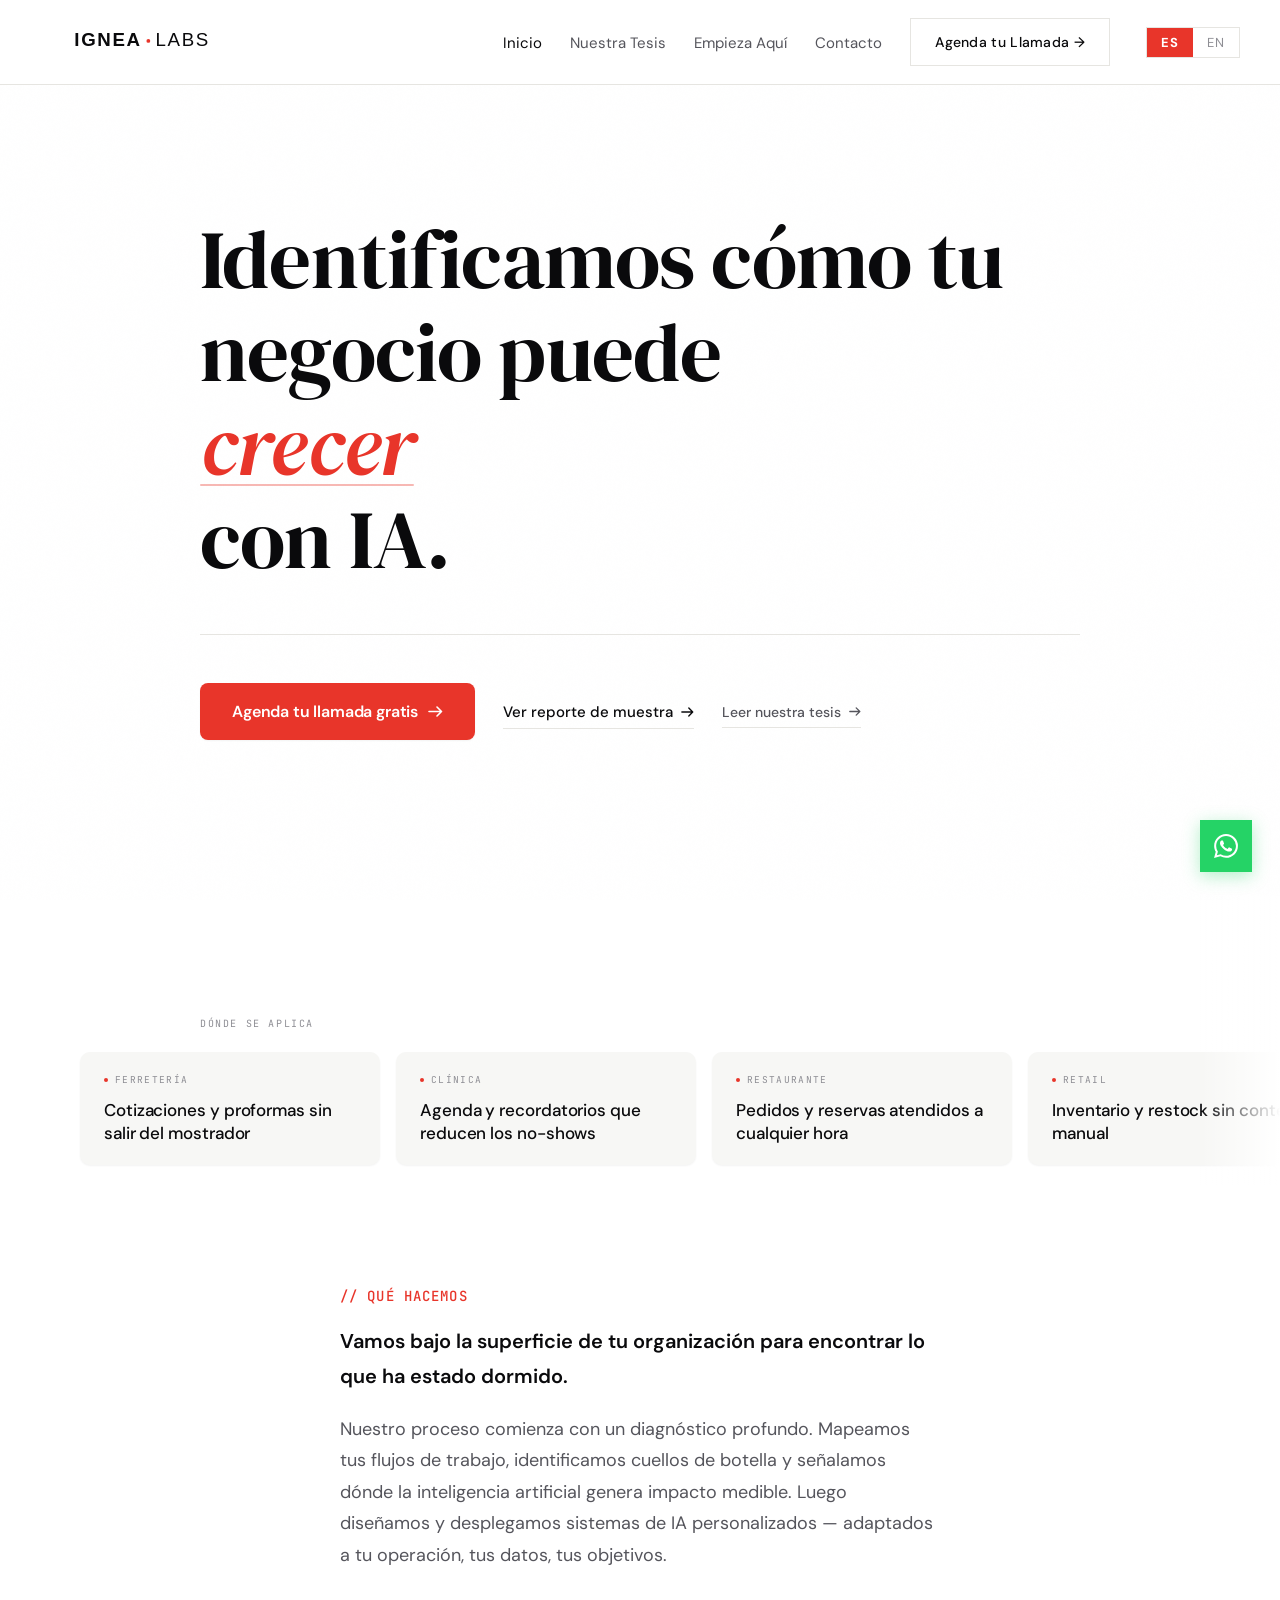
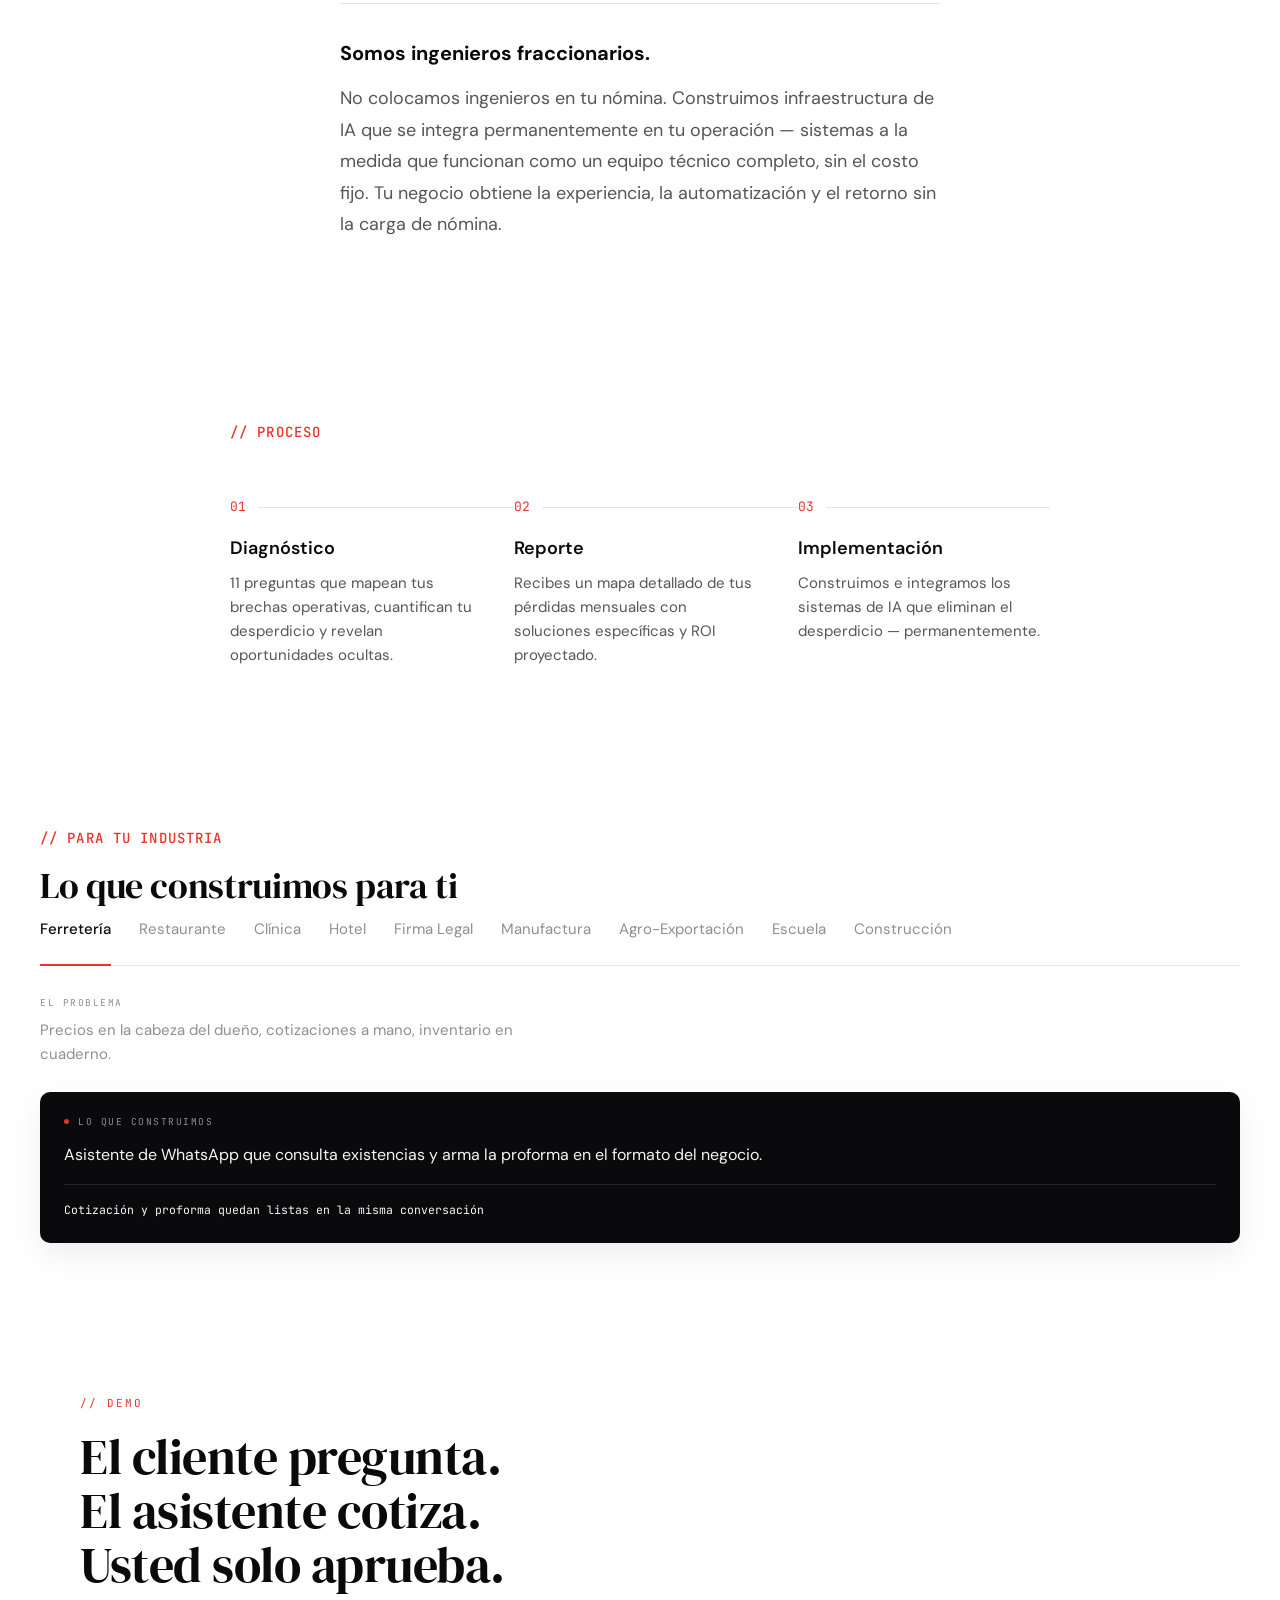
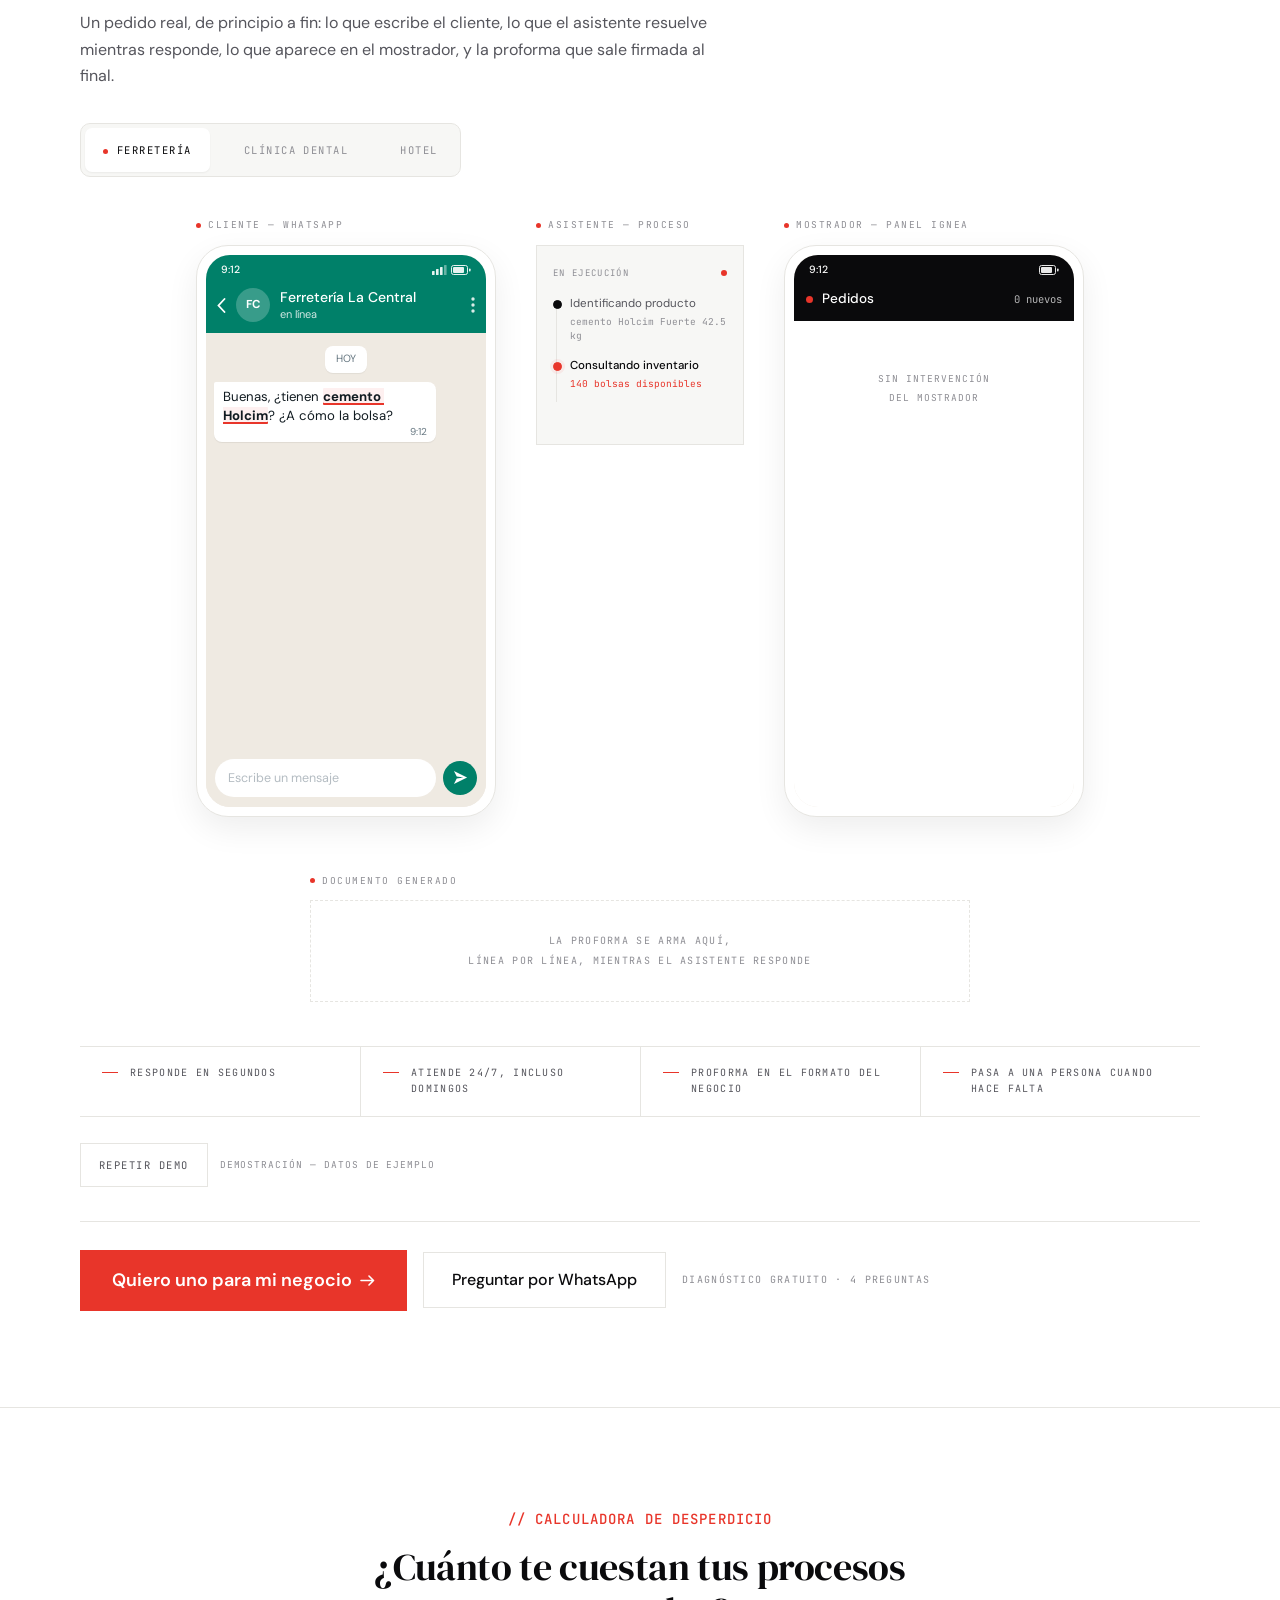
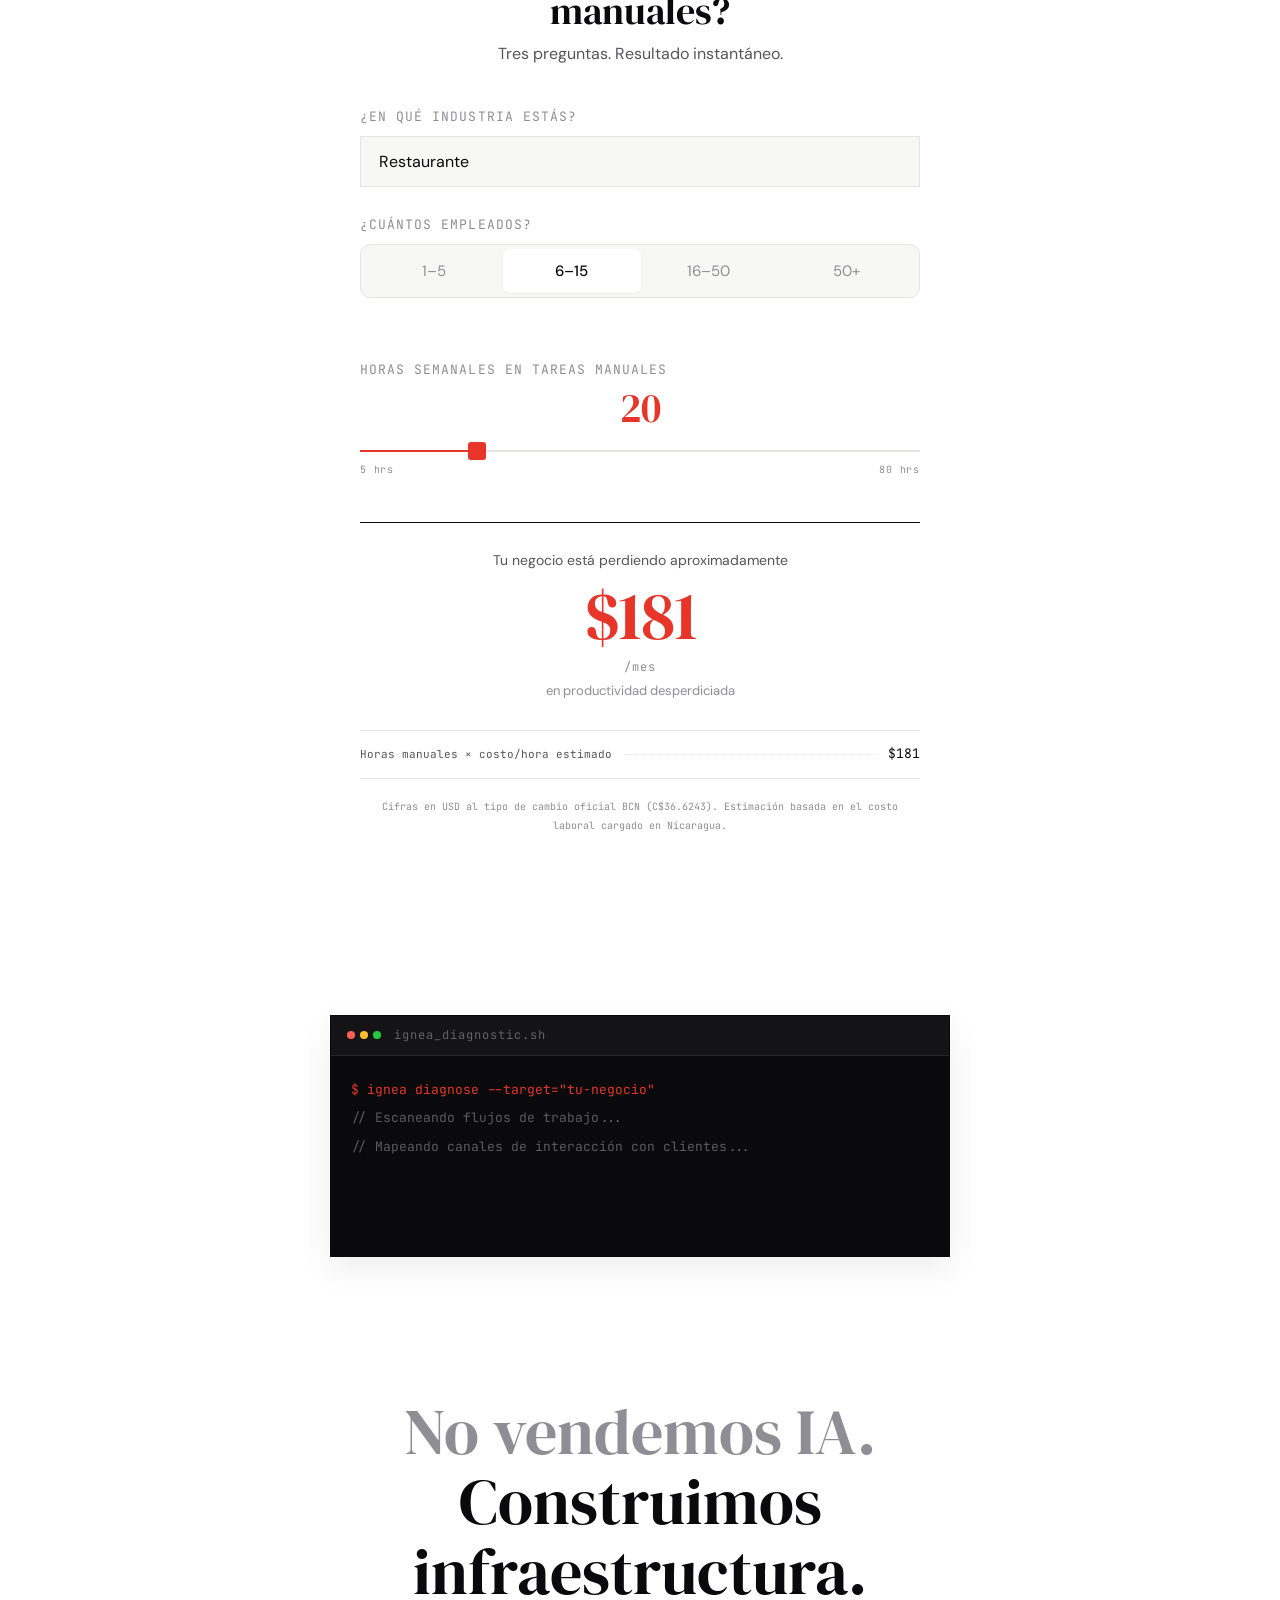
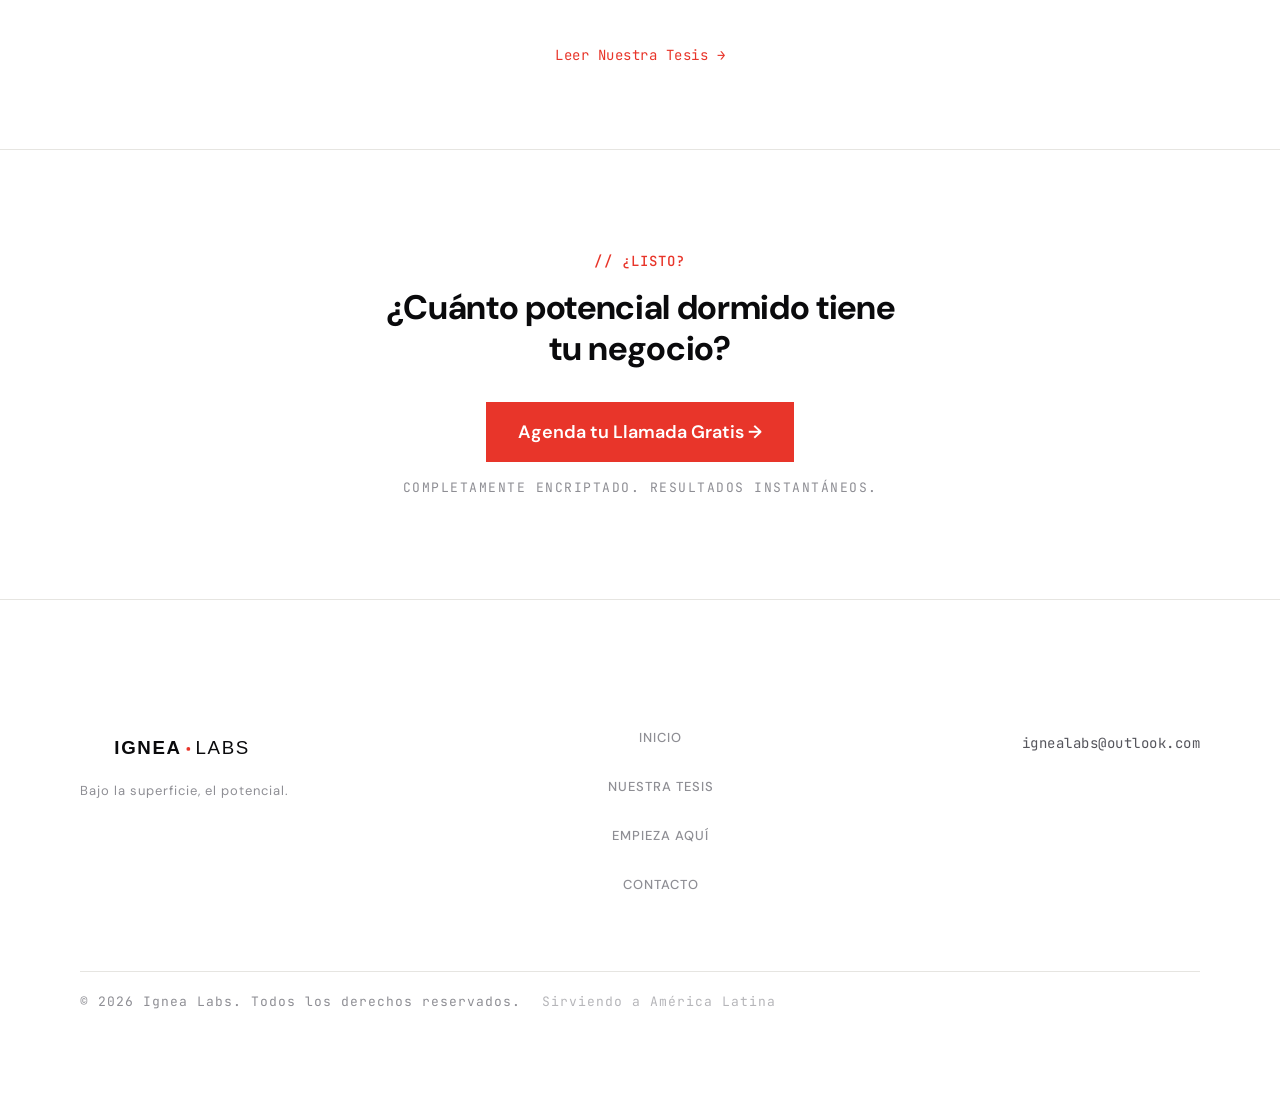
==== commit 8799ef54: "feat: homepage components v2 — industry, scenario, chips, calculator Four components that all render" ====
--- a/index.html
+++ b/index.html
@@ -127,21 +127,6 @@
 .calc-field select{width:100%;padding:14px 18px;background:var(--bg2);border:1px solid var(--border);color:var(--white);font-family:var(--ff);font-size:16px;outline:none;appearance:none;-webkit-appearance:none;cursor:pointer;min-height:48px}
 .calc-field select:focus{border-color:var(--accent)}
 .calc-field select option{background:var(--bg2);color:var(--white)}
-.calc-cards{display:flex;gap:12px;flex-wrap:wrap}
-.calc-card{padding:14px 22px;background:var(--bg2);border:1px solid var(--border);color:var(--gray);font-family:var(--ff);font-size:16px;cursor:pointer;transition:all .2s;min-height:48px;display:flex;align-items:center}
-.calc-card:hover{border-color:var(--ink);color:var(--white)}
-.calc-card.selected{border-color:var(--accent);background:var(--accent3);color:var(--white)}
-.calc-result{margin-top:40px;padding:32px;background:var(--bg2);border:1px solid var(--border);text-align:center;opacity:0;transition:opacity .4s}
-.calc-result.visible{opacity:1}
-.calc-result-label{font-size:15px;color:var(--gray);margin-bottom:8px}
-.calc-result-value{font-family:var(--fm);font-size:42px;font-weight:700;color:var(--coral);line-height:1;margin-bottom:4px}
-.calc-result-unit{font-family:var(--fm);font-size:14px;color:var(--text-dim);letter-spacing:1px;margin-bottom:4px}
-.calc-result-note{font-size:13px;color:var(--text-dim);margin-bottom:16px}
-.calc-breakdown{text-align:left;margin:16px 0 12px;border-top:1px solid var(--border);padding-top:12px}
-.calc-breakdown-row{display:flex;justify-content:space-between;align-items:center;padding:8px 0;border-bottom:1px solid var(--border)}
-.calc-breakdown-label{font-family:var(--fm);font-size:12px;color:var(--dimgray);letter-spacing:.3px}
-.calc-breakdown-val{font-family:var(--fm);font-size:14px;color:var(--white);font-weight:500;white-space:nowrap}
-.calc-breakdown-note{font-family:var(--fm);font-size:11px;color:var(--dimgray);text-align:left;line-height:1.5;margin-top:8px}
 
 /* ---- RESPONSIVE ---- */
 @media(max-width:768px){
@@ -169,14 +154,12 @@
   .btn-nav{display:none}
   .pr-grid{grid-template-columns:1fr}
   .sec-about,.sec-builtforpr,.sec-calculator{padding:60px 20px}
-  .calc-cards{flex-direction:column}
-}
+  }
 @media(max-width:480px){
   .hero h1{font-size:28px}
   .stats-row{grid-template-columns:1fr 1fr}
   .whatwedo-text p:first-child{font-size:16px}
-  .calc-result-value{font-size:32px}
-}
+  }
 </style>
 <script type="application/ld+json">
 {"@context":"https://schema.org","@type":"LocalBusiness","name":"Ignea Labs","description":"AI infrastructure for Latin American SMBs","email":"ignealabs@outlook.com","areaServed":{"@type":"Place","name":"Latin America"},"knowsLanguage":["es","en"]}
@@ -336,64 +319,29 @@
 <section class="sec-industry content-wrap fade-up">
   <div class="sec-tag" data-i18n="ind.tag">// Para tu industria</div>
   <h2 style="font-size:clamp(24px,3vw,36px);margin-bottom:0" data-i18n="ind.title">Lo que construimos para ti</h2>
-  <div class="ind-tabs">
-    <button class="ind-tab active" data-tab="rest" data-i18n="ind.rest.label">Restaurante</button>
-    <button class="ind-tab" data-tab="clinic" data-i18n="ind.clinic.label">Clínica</button>
-    <button class="ind-tab" data-tab="hotel" data-i18n="ind.hotel.label">Hotel</button>
-    <button class="ind-tab" data-tab="law" data-i18n="ind.law.label">Firma Legal</button>
-    <button class="ind-tab" data-tab="mfg" data-i18n="ind.mfg.label">Manufactura</button>
-    <button class="ind-tab" data-tab="agro" data-i18n="ind.agro.label">Agro-Exportación</button>
-    <button class="ind-tab" data-tab="school" data-i18n="ind.school.label">Escuela</button>
-    <button class="ind-tab" data-tab="construct" data-i18n="ind.construct.label">Construcción</button>
-  </div>
-  <div class="ind-panels">
-    <div class="ind-panel active" data-panel="rest">
-      <div class="ind-grid">
-        <div class="ind-col"><div class="ind-col-label" data-i18n="ind.col.problem">El problema</div><p data-i18n="ind.rest.pain">Coordinación por WhatsApp, reservas a mano, inventario en papel.</p></div>
-        <div class="ind-col"><div class="ind-col-label" data-i18n="ind.col.build">Lo que construimos</div><p data-i18n="ind.rest.solution">Bot de WhatsApp para reservas y pedidos + alertas de inventario + rastreo automático de no-shows.</p></div>
-      </div>
-    </div>
-    <div class="ind-panel" data-panel="clinic">
-      <div class="ind-grid">
-        <div class="ind-col"><div class="ind-col-label" data-i18n="ind.col.problem">El problema</div><p data-i18n="ind.clinic.pain">Agendamiento manual, teléfono-tag con pacientes, expedientes en papel.</p></div>
-        <div class="ind-col"><div class="ind-col-label" data-i18n="ind.col.build">Lo que construimos</div><p data-i18n="ind.clinic.solution">Bot de citas con IA + recordatorios automáticos + formularios de intake de pacientes.</p></div>
-      </div>
-    </div>
-    <div class="ind-panel" data-panel="hotel">
-      <div class="ind-grid">
-        <div class="ind-col"><div class="ind-col-label" data-i18n="ind.col.problem">El problema</div><p data-i18n="ind.hotel.pain">Gestión manual de reservas, sin respuesta fuera de horario, operaciones en hojas de cálculo.</p></div>
-        <div class="ind-col"><div class="ind-col-label" data-i18n="ind.col.build">Lo que construimos</div><p data-i18n="ind.hotel.solution">Bot de reservas 24/7 por WhatsApp + comunicación automatizada con huéspedes + dashboard de ocupación.</p></div>
-      </div>
-    </div>
-    <div class="ind-panel" data-panel="law">
-      <div class="ind-grid">
-        <div class="ind-col"><div class="ind-col-label" data-i18n="ind.col.problem">El problema</div><p data-i18n="ind.law.pain">Intake manual de clientes, seguimientos perdidos, caos documental.</p></div>
-        <div class="ind-col"><div class="ind-col-label" data-i18n="ind.col.build">Lo que construimos</div><p data-i18n="ind.law.solution">Intake de clientes con IA + actualizaciones automáticas de estado de casos + organización de documentos.</p></div>
-      </div>
-    </div>
-    <div class="ind-panel" data-panel="mfg">
-      <div class="ind-grid">
-        <div class="ind-col"><div class="ind-col-label" data-i18n="ind.col.problem">El problema</div><p data-i18n="ind.mfg.pain">Rastreo de producción en papel, inventario a ciegas, coordinación con proveedores por teléfono.</p></div>
-        <div class="ind-col"><div class="ind-col-label" data-i18n="ind.col.build">Lo que construimos</div><p data-i18n="ind.mfg.solution">Sistema de gestión de inventario + dashboard de producción + automatización de órdenes a proveedores.</p></div>
-      </div>
-    </div>
-    <div class="ind-panel" data-panel="agro">
-      <div class="ind-grid">
-        <div class="ind-col"><div class="ind-col-label" data-i18n="ind.col.problem">El problema</div><p data-i18n="ind.agro.pain">Rastreo manual de cosechas, papeleo de exportación, monitoreo de precios en múltiples mercados.</p></div>
-        <div class="ind-col"><div class="ind-col-label" data-i18n="ind.col.build">Lo que construimos</div><p data-i18n="ind.agro.solution">Rastreador de cosechas y envíos + documentos de exportación automatizados + alertas de precios de mercado.</p></div>
-      </div>
-    </div>
-    <div class="ind-panel" data-panel="school">
-      <div class="ind-grid">
-        <div class="ind-col"><div class="ind-col-label" data-i18n="ind.col.problem">El problema</div><p data-i18n="ind.school.pain">Matrícula manual, sobrecarga de comunicación con padres, conflictos de horarios.</p></div>
-        <div class="ind-col"><div class="ind-col-label" data-i18n="ind.col.build">Lo que construimos</div><p data-i18n="ind.school.solution">Automatización de matrícula + bot de WhatsApp para padres + sistema de programación de clases.</p></div>
-      </div>
-    </div>
-    <div class="ind-panel" data-panel="construct">
-      <div class="ind-grid">
-        <div class="ind-col"><div class="ind-col-label" data-i18n="ind.col.problem">El problema</div><p data-i18n="ind.construct.pain">Rastreo de proyectos en cuadernos, desperdicio de materiales, coordinación de subcontratistas.</p></div>
-        <div class="ind-col"><div class="ind-col-label" data-i18n="ind.col.build">Lo que construimos</div><p data-i18n="ind.construct.solution">Dashboard de proyectos + rastreo de materiales + programación automatizada de subcontratistas.</p></div>
-      </div>
+  <div class="itabs">
+    <div class="itabs__mask">
+      <div class="itabs__rail" role="tablist" aria-label="Industrias" id="indRail">
+        <button class="itab" type="button" role="tab" aria-controls="indPanel" aria-selected="true" data-tab="ferre" data-i18n="ind.ferre.label">Ferretería</button>
+        <button class="itab" type="button" role="tab" aria-controls="indPanel" aria-selected="false" data-tab="rest" data-i18n="ind.rest.label">Restaurante</button>
+        <button class="itab" type="button" role="tab" aria-controls="indPanel" aria-selected="false" data-tab="clinic" data-i18n="ind.clinic.label">Clínica</button>
+        <button class="itab" type="button" role="tab" aria-controls="indPanel" aria-selected="false" data-tab="hotel" data-i18n="ind.hotel.label">Hotel</button>
+        <button class="itab" type="button" role="tab" aria-controls="indPanel" aria-selected="false" data-tab="law" data-i18n="ind.law.label">Firma Legal</button>
+        <button class="itab" type="button" role="tab" aria-controls="indPanel" aria-selected="false" data-tab="mfg" data-i18n="ind.mfg.label">Manufactura</button>
+        <button class="itab" type="button" role="tab" aria-controls="indPanel" aria-selected="false" data-tab="agro" data-i18n="ind.agro.label">Agro-Exportación</button>
+        <button class="itab" type="button" role="tab" aria-controls="indPanel" aria-selected="false" data-tab="school" data-i18n="ind.school.label">Escuela</button>
+        <button class="itab" type="button" role="tab" aria-controls="indPanel" aria-selected="false" data-tab="construct" data-i18n="ind.construct.label">Construcción</button>
+      </div>
+    </div>
+    <div class="itabs__line"><span class="itabs__ind" id="indInd"></span></div>
+  </div>
+
+  <div class="ipanel" id="indPanel" role="tabpanel" aria-live="polite">
+    <p class="ipanel__prob"><b data-i18n="ind.col.problem">El problema</b><span id="indProb">Precios en la cabeza del dueño, cotizaciones a mano, inventario en cuaderno.</span></p>
+    <div class="ipanel__card">
+      <b><i></i><span data-i18n="ind.col.build">Lo que construimos</span></b>
+      <p id="indSol">Asistente de WhatsApp que consulta existencias y arma la proforma en el formato del negocio.</p>
+      <div class="ipanel__out" id="indOut">Cotización y proforma quedan listas en la misma conversación</div>
     </div>
   </div>
 </section>
@@ -405,10 +353,11 @@
   <p class="ig__intro" data-i18n="ig.intro">Un pedido real, de principio a fin: lo que escribe el cliente, lo que el asistente resuelve mientras responde, lo que aparece en el mostrador, y la proforma que sale firmada al final.</p>
   <p class="ig__esnote" data-i18n="ig.esnote"></p>
 
-  <ul class="ig-tabs" role="tablist" aria-label="Escenarios">
-    <li role="presentation"><button class="ig-tab" role="tab" aria-selected="true" data-s="ferreteria"><span data-i18n="ig.tab.ferreteria">Ferretería</span></button></li>
-    <li role="presentation"><button class="ig-tab" role="tab" aria-selected="false" data-s="clinica"><span data-i18n="ig.tab.clinica">Clínica dental</span></button></li>
-    <li role="presentation"><button class="ig-tab" role="tab" aria-selected="false" data-s="hotel"><span data-i18n="ig.tab.hotel">Hotel</span></button></li>
+  <ul class="stabs" role="tablist" aria-label="Escenarios" id="sTabs">
+    <span class="stabs__blk" id="sBlk"></span>
+    <li role="presentation"><button class="stab" type="button" role="tab" aria-selected="true" data-s="ferreteria"><i></i><span data-i18n="ig.tab.ferreteria">Ferretería</span></button></li>
+    <li role="presentation"><button class="stab" type="button" role="tab" aria-selected="false" data-s="clinica"><i></i><span data-i18n="ig.tab.clinica">Clínica dental</span></button></li>
+    <li role="presentation"><button class="stab" type="button" role="tab" aria-selected="false" data-s="hotel"><i></i><span data-i18n="ig.tab.hotel">Hotel</span></button></li>
   </ul>
 
   <div class="ig-flow">
@@ -469,11 +418,11 @@
     <div id="pf"></div>
   </div>
 
-  <div class="ig-chips">
-    <span class="ig-chip"><b>—</b> <span data-i18n="ig.chip1">Responde en segundos</span></span>
-    <span class="ig-chip"><b>—</b> <span data-i18n="ig.chip2">Atiende 24/7, incluso domingos</span></span>
-    <span class="ig-chip"><b>—</b> <span data-i18n="ig.chip3">Proforma en el formato del negocio</span></span>
-    <span class="ig-chip"><b>—</b> <span data-i18n="ig.chip4">Pasa a una persona cuando hace falta</span></span>
+  <div class="caps" id="caps">
+    <div class="cap"><span class="cap__dash"></span><span class="cap__txt" data-i18n="ig.chip1">Responde en segundos</span></div>
+    <div class="cap"><span class="cap__dash"></span><span class="cap__txt" data-i18n="ig.chip2">Atiende 24/7, incluso domingos</span></div>
+    <div class="cap"><span class="cap__dash"></span><span class="cap__txt" data-i18n="ig.chip3">Proforma en el formato del negocio</span></div>
+    <div class="cap"><span class="cap__dash"></span><span class="cap__txt" data-i18n="ig.chip4">Pasa a una persona cuando hace falta</span></div>
   </div>
 
   <div class="ig-act">
@@ -500,56 +449,51 @@
     <div class="calc-form" style="text-align:left">
       <div class="calc-field">
         <label data-i18n="calc.industryLabel">¿En qué industria estás?</label>
-        <select id="calcIndustry">
-          <option value="restaurant" data-i18n="dx.industry.restaurant">Restaurantes y alimentación</option>
-          <option value="medical" data-i18n="dx.industry.medical">Clínica médica</option>
-          <option value="dental" data-i18n="dx.industry.dental">Clínica dental</option>
-          <option value="legal" data-i18n="dx.industry.legal">Servicios legales</option>
-          <option value="hotel" data-i18n="dx.industry.hotel">Hotelería y turismo</option>
-          <option value="retail" data-i18n="dx.industry.retail">Comercio minorista</option>
-          <option value="construction" data-i18n="dx.industry.construction">Construcción</option>
-          <option value="logistics" data-i18n="dx.industry.logistics">Logística y transporte</option>
+        <select id="calcIndustry" data-custom>
+          <option value="restaurant" data-i18n="calc.ind.restaurant">Restaurante</option>
+          <option value="medical" data-i18n="calc.ind.medical">Clínica médica</option>
+          <option value="dental" data-i18n="calc.ind.dental">Clínica dental</option>
+          <option value="legal" data-i18n="calc.ind.legal">Firma legal</option>
+          <option value="hotel" data-i18n="calc.ind.hotel">Hotel</option>
+          <option value="retail" data-i18n="calc.ind.retail">Retail</option>
+          <option value="construction" data-i18n="calc.ind.construction">Construcción</option>
+          <option value="logistics" data-i18n="calc.ind.logistics">Logística</option>
         </select>
       </div>
+
       <div class="calc-field">
-        <label data-i18n="calc.employeesLabel">¿Cuántos empleados?</label>
-        <div class="calc-cards" id="calcEmployees">
-          <div class="calc-card" data-val="3">1–5</div>
-          <div class="calc-card selected" data-val="8">6–15</div>
-          <div class="calc-card" data-val="25">16–50</div>
-          <div class="calc-card" data-val="75">50+</div>
+        <label data-i18n="calc.teamLabel">¿Cuántos empleados?</label>
+        <div class="seg" id="calcSeg">
+          <span class="seg__blk" id="calcSegBlk"></span>
+          <button type="button" aria-pressed="false" data-n="3">1–5</button>
+          <button type="button" aria-pressed="true"  data-n="8">6–15</button>
+          <button type="button" aria-pressed="false" data-n="25">16–50</button>
+          <button type="button" aria-pressed="false" data-n="75">50+</button>
         </div>
       </div>
+
       <div class="calc-field">
         <label data-i18n="calc.hoursLabel">Horas semanales en tareas manuales</label>
-        <div class="range-wrap">
-          <div class="range-val" id="calcHoursVal">20</div>
-          <input type="range" class="range-input" id="calcHours" min="5" max="80" value="20">
-          <div class="range-labels"><span>5 hrs</span><span>80 hrs</span></div>
+        <div class="slider">
+          <div class="slider__val" id="calcHoursVal">20</div>
+          <div class="slider__track">
+            <div class="slider__fill" id="calcFill"></div>
+            <input type="range" min="5" max="80" value="20" id="calcHours" aria-label="Horas semanales en tareas manuales">
+          </div>
+          <div class="slider__ends"><span>5 hrs</span><span>80 hrs</span></div>
         </div>
       </div>
     </div>
-    <div class="calc-result" id="calcResult">
-      <div class="calc-result-label" data-i18n="calc.resultLabel">Tu negocio está perdiendo aproximadamente</div>
-      <div class="calc-result-value" id="calcResultValue">$0</div>
-      <div class="calc-result-unit" data-i18n="calc.resultUnit">/mes</div>
-      <div class="calc-result-note" data-i18n="calc.resultNote">en productividad desperdiciada</div>
-      <div class="calc-breakdown" id="calcBreakdown">
-        <div class="calc-breakdown-row">
-          <span class="calc-breakdown-label" data-i18n="calc.bd.manual">Horas manuales × costo/hora estimado</span>
-          <span class="calc-breakdown-val" id="calcBdManual">$0</span>
-        </div>
-        <div class="calc-breakdown-row">
-          <span class="calc-breakdown-label" data-i18n="calc.bd.lost">Oportunidades perdidas (clientes no atendidos)</span>
-          <span class="calc-breakdown-val" id="calcBdLost">$0</span>
-        </div>
-        <div class="calc-breakdown-row">
-          <span class="calc-breakdown-label" data-i18n="calc.bd.errors">Costo de errores y retrabajo</span>
-          <span class="calc-breakdown-val" id="calcBdErrors">$0</span>
-        </div>
-      </div>
-      <div class="calc-breakdown-note" id="calcBdNote"></div>
-      <a href="diagnostic" class="btn-primary" style="margin-top:24px" data-i18n-btn="calc.cta">Agenda tu Llamada Gratis &rarr;</a>
+
+    <div class="calcout">
+      <p class="calcout__cap" data-i18n="calc.resultLabel">Tu negocio está perdiendo aproximadamente</p>
+      <div class="calcout__big" id="calcResultValue">$0</div>
+      <p class="calcout__unit" data-i18n="calc.resultUnit">/mes</p>
+      <p class="calcout__sub" data-i18n="calc.resultNote">en productividad desperdiciada</p>
+      <div class="calcout__rows">
+        <div class="crow"><span class="crow__k" data-i18n="calc.bd.manual">Horas manuales × costo/hora estimado</span><span class="crow__dots"></span><span class="crow__v" id="calcBdManual">$0</span></div>
+      </div>
+      <p class="calcout__foot" id="calcBdNote"></p>
     </div>
   </div>
 </section>
@@ -708,6 +652,7 @@
 <script src="js/terminal.js"></script>
 <script src="js/ticker-nudge.js"></script>
 <script src="js/wa-demo.js"></script>
+<script src="js/home-ui.js"></script>
 <script>
 document.addEventListener('DOMContentLoaded', function() {
   IgneaTerminal.init();
@@ -740,94 +685,6 @@
     fadeBlocks.forEach(function(b) { obs.observe(b); });
   }
 
-  // Calculator logic
-  var CALC_RATES = {
-    restaurant: 14, medical: 30, dental: 30, legal: 35,
-    hotel: 16, retail: 14, construction: 22, logistics: 18
-  };
-  var calcEmployees = 8;
-  var calcIndustry = document.getElementById('calcIndustry');
-  var calcHours = document.getElementById('calcHours');
-  var calcHoursVal = document.getElementById('calcHoursVal');
-  var calcResult = document.getElementById('calcResult');
-  var calcResultValue = document.getElementById('calcResultValue');
-
-  function updateCalc() {
-    var rate = CALC_RATES[calcIndustry.value] || 18;
-    var hours = parseInt(calcHours.value) || 20;
-    var teamRate = IgneaLaborCost.rateForHeadcount(calcEmployees);
-
-    // Breakdown components
-    var manualCost = Math.round(hours * teamRate * 4.33);
-    var lostOpps = Math.round(hours * 0.3 * teamRate * 1.5 * 4.33);
-    var errorCost = Math.round(hours * 0.15 * teamRate * 4.33);
-    var monthly = manualCost + lostOpps + errorCost;
-
-    // Cap at 30% of estimated revenue
-    var estRevenue = calcEmployees * rate * 160;
-    var cap = Math.round(estRevenue * 0.3);
-    if (monthly > cap) { var ratio = cap / monthly; manualCost = Math.round(manualCost * ratio); lostOpps = Math.round(lostOpps * ratio); errorCost = Math.round(errorCost * ratio); monthly = cap; }
-    if (monthly > 8000) { var r2 = 8000 / monthly; manualCost = Math.round(manualCost * r2); lostOpps = Math.round(lostOpps * r2); errorCost = Math.round(errorCost * r2); monthly = 8000; }
-
-    calcResultValue.textContent = '$' + monthly.toLocaleString('en-US');
-    calcResult.classList.add('visible');
-
-    // Update breakdown
-    var bdManual = document.getElementById('calcBdManual');
-    var bdLost = document.getElementById('calcBdLost');
-    var bdErrors = document.getElementById('calcBdErrors');
-    var bdNote = document.getElementById('calcBdNote');
-    if (bdManual) bdManual.textContent = '$' + manualCost.toLocaleString('en-US');
-    if (bdLost) bdLost.textContent = '$' + lostOpps.toLocaleString('en-US');
-    if (bdErrors) bdErrors.textContent = '$' + errorCost.toLocaleString('en-US');
-
-    if (bdNote) {
-      var lang = localStorage.getItem('ignea_lang') || 'es';
-      var sizeLabel = calcEmployees <= 5 ? '1-5' : calcEmployees <= 15 ? '6-15' : calcEmployees <= 50 ? '16-50' : '50+';
-      var indLabel = calcIndustry.options[calcIndustry.selectedIndex].textContent;
-      bdNote.textContent = lang === 'es'
-        ? 'Basado en el costo promedio de mano de obra para equipos de ' + sizeLabel + ' empleados en ' + indLabel.toLowerCase() + '.'
-        : 'Based on average labor cost for teams of ' + sizeLabel + ' employees in ' + indLabel.toLowerCase() + '.';
-    }
-
-    // Debounced analytics
-    if (typeof IgneaAnalytics !== 'undefined' && !updateCalc._t) {
-      updateCalc._t = setTimeout(function() {
-        IgneaAnalytics.track('calculator_used', { industry: calcIndustry.value, hours: calcHours.value });
-        updateCalc._t = null;
-      }, 2000);
-    }
-  }
-
-  if (calcIndustry) {
-    calcIndustry.addEventListener('change', updateCalc);
-    calcHours.addEventListener('input', function() {
-      calcHoursVal.textContent = this.value;
-      updateCalc();
-    });
-    document.querySelectorAll('.calc-card').forEach(function(card) {
-      card.addEventListener('click', function() {
-        document.querySelectorAll('.calc-card').forEach(function(c) { c.classList.remove('selected'); });
-        this.classList.add('selected');
-        calcEmployees = parseInt(this.getAttribute('data-val')) || 8;
-        updateCalc();
-      });
-    });
-    updateCalc();
-  }
-});
-</script>
-<script>
-// Industry tabs
-document.querySelectorAll('.ind-tab').forEach(function(tab) {
-  tab.addEventListener('click', function() {
-    var target = tab.dataset.tab;
-    document.querySelectorAll('.ind-tab').forEach(function(t) { t.classList.remove('active'); });
-    document.querySelectorAll('.ind-panel').forEach(function(p) { p.classList.remove('active'); });
-    tab.classList.add('active');
-    var panel = document.querySelector('.ind-panel[data-panel="' + target + '"]');
-    if (panel) panel.classList.add('active');
-  });
 });
 </script>
 
--- a/css/shared.css
+++ b/css/shared.css
@@ -41,6 +41,7 @@
   --ff:'DM Sans',sans-serif;
   --fs:'DM Serif Display',serif;
   --fm:'JetBrains Mono',monospace;
+  --ease:cubic-bezier(.22,.9,.28,1);
 
   /* WhatsApp brand chrome — used only by the demo section. These are NOT
      Ignea tokens; they exist so the rendered conversation reads as WhatsApp
@@ -682,3 +683,95 @@
 .hook-cta-alt{margin-top:12px}
 .hook-booking-note{font-family:var(--fm);font-size:10px;letter-spacing:.1em;text-transform:uppercase;color:var(--dimgray);margin-top:12px}
 .cta-booking-note{font-family:var(--fm);font-size:10px;letter-spacing:.1em;text-transform:uppercase;color:var(--dimgray);margin-top:14px}
+
+/* ============================================================
+   HOMEPAGE COMPONENTS v2 — industry tabs, scenario tabs, chips,
+   calculator. Replaces four hairline-box treatments. Existing
+   tokens only; --ease is the shared motion curve.
+   ============================================================ */
+
+/* ---- A. INDUSTRY TABS + VARIANT-3 PANEL ---- */
+.itabs{position:relative}
+.itabs__mask{position:relative}
+.itabs__mask:after{content:"";position:absolute;top:0;right:0;bottom:14px;width:56px;background:linear-gradient(to right,transparent,var(--bg));pointer-events:none;opacity:1;transition:opacity .25s var(--ease)}
+.itabs__mask.at-end:after{opacity:0}
+.itabs__rail{display:flex;gap:28px;overflow-x:auto;scrollbar-width:none;padding-bottom:14px}
+.itabs__rail::-webkit-scrollbar{display:none}
+.itab{flex:0 0 auto;background:none;border:0;padding:10px 0;cursor:pointer;font-family:var(--ff);font-size:15px;color:var(--ink-3);white-space:nowrap;transition:color .22s var(--ease);min-height:44px}
+.itab:hover{color:var(--ink-2)}
+.itab[aria-selected="true"]{color:var(--ink);font-weight:500}
+.itab:focus-visible{outline:2px solid var(--red);outline-offset:3px;border-radius:2px}
+.itabs__line{height:1px;background:var(--line);position:relative}
+.itabs__ind{position:absolute;left:0;top:-1px;height:2px;background:var(--red);width:0;display:block;transition:transform .42s var(--ease),width .42s var(--ease)}
+
+.ipanel{padding-top:30px;transition:opacity .28s var(--ease),transform .28s var(--ease)}
+.ipanel.out{opacity:0;transform:translateY(6px)}
+.ipanel__prob{font-size:15px;line-height:1.55;color:var(--ink-3);margin:0;max-width:52ch}
+.ipanel__prob b{font-family:var(--fm);font-size:9.5px;letter-spacing:.16em;text-transform:uppercase;color:var(--ink-3);font-weight:400;display:block;margin-bottom:9px}
+.ipanel__card{margin-top:26px;background:var(--code-bg);border-radius:10px;padding:22px 24px;box-shadow:var(--shadow-2)}
+.ipanel__card b{display:flex;align-items:center;gap:9px;font-family:var(--fm);font-size:9.5px;letter-spacing:.16em;text-transform:uppercase;color:var(--ink-3);font-weight:400;margin-bottom:14px}
+.ipanel__card b i{width:5px;height:5px;border-radius:50%;background:var(--red);flex:none;font-style:normal}
+.ipanel__card p{margin:0;font-size:16px;line-height:1.55;color:var(--code-ink)}
+.ipanel__out{margin-top:16px;padding-top:14px;border-top:1px solid #26262C;font-family:var(--fm);font-size:11.5px;color:var(--code-ink);line-height:1.9}
+
+/* ---- B. SCENARIO TABS ---- */
+.stabs{display:inline-flex;position:relative;border:1px solid var(--line);border-radius:10px;padding:4px;background:var(--bg-tint);gap:2px;list-style:none;margin:0 0 40px}
+.stabs__blk{position:absolute;top:4px;left:4px;height:calc(100% - 8px);background:var(--bg);border-radius:7px;box-shadow:var(--shadow-1);width:0;transition:transform .4s var(--ease),width .4s var(--ease)}
+.stab{position:relative;z-index:1;background:none;border:0;cursor:pointer;font-family:var(--fm);font-size:10.5px;letter-spacing:.14em;text-transform:uppercase;color:var(--ink-3);padding:0 18px;height:44px;min-height:44px;transition:color .22s var(--ease);white-space:nowrap}
+.stab:hover{color:var(--ink-2)}
+.stab[aria-selected="true"]{color:var(--ink)}
+.stab:focus-visible{outline:2px solid var(--red);outline-offset:3px;border-radius:6px}
+.stab i{display:inline-block;width:5px;height:5px;border-radius:50%;background:var(--red);margin-right:9px;opacity:0;transform:scale(.4);transition:opacity .3s var(--ease),transform .3s var(--ease);font-style:normal;vertical-align:middle}
+.stab[aria-selected="true"] i{opacity:1;transform:scale(1)}
+
+/* ---- C. CAPABILITY CHIPS (not interactive — no hover, no pointer) ---- */
+.caps{display:flex;flex-wrap:wrap;gap:0;border-top:1px solid var(--line);border-bottom:1px solid var(--line);margin:44px 0 0}
+.cap{flex:1 1 200px;padding:18px 22px;display:flex;align-items:flex-start;gap:12px;opacity:0;transform:translateY(8px);transition:opacity .5s var(--ease),transform .5s var(--ease)}
+.cap + .cap{border-left:1px solid var(--line)}
+.caps.in .cap{opacity:1;transform:none}
+.caps.in .cap:nth-child(2){transition-delay:.07s}
+.caps.in .cap:nth-child(3){transition-delay:.14s}
+.caps.in .cap:nth-child(4){transition-delay:.21s}
+.cap__dash{width:0;height:1px;background:var(--red);flex:none;margin-top:7px;transition:width .5s var(--ease) .2s}
+.caps.in .cap__dash{width:16px}
+.cap__txt{font-family:var(--fm);font-size:10px;letter-spacing:.13em;text-transform:uppercase;color:var(--ink-2);line-height:1.65}
+
+/* ---- D. CALCULATOR ---- */
+.seg{display:flex;position:relative;border:1px solid var(--line);border-radius:10px;padding:4px;background:var(--bg-tint);margin-bottom:34px}
+.seg__blk{position:absolute;top:4px;left:4px;height:calc(100% - 8px);background:var(--bg);border-radius:7px;box-shadow:var(--shadow-1);width:0;transition:transform .38s var(--ease),width .38s var(--ease)}
+.seg button{position:relative;z-index:1;flex:1;background:none;border:0;cursor:pointer;font-family:var(--ff);font-size:15px;color:var(--ink-3);height:44px;transition:color .22s var(--ease)}
+.seg button[aria-pressed="true"]{color:var(--ink);font-weight:500}
+.seg button:focus-visible{outline:2px solid var(--red);outline-offset:3px;border-radius:6px}
+.slider__val{font-family:var(--fs);font-size:40px;color:var(--red);line-height:1;text-align:center;margin-bottom:14px;font-variant-numeric:tabular-nums}
+.slider__track{position:relative;height:2px;background:var(--line);margin:22px 0 10px}
+.slider__fill{position:absolute;left:0;top:0;height:2px;background:var(--red);width:0;transition:width .12s linear}
+.slider input{-webkit-appearance:none;appearance:none;width:100%;background:none;position:absolute;top:-21px;left:0;height:44px;margin:0;cursor:pointer}
+.slider input::-webkit-slider-thumb{-webkit-appearance:none;width:18px;height:18px;background:var(--red);border:0;border-radius:3px;cursor:grab;box-shadow:var(--shadow-1);transition:transform .18s var(--ease)}
+.slider input::-webkit-slider-thumb:active{cursor:grabbing;transform:scale(1.12)}
+.slider input::-moz-range-thumb{width:18px;height:18px;background:var(--red);border:0;border-radius:3px;box-shadow:var(--shadow-1)}
+.slider input:focus-visible{outline:2px solid var(--red);outline-offset:6px;border-radius:4px}
+.slider__ends{display:flex;justify-content:space-between;font-family:var(--fm);font-size:10px;color:var(--ink-3);letter-spacing:.08em}
+.calcout{margin-top:44px;border-top:1px solid var(--ink);padding-top:26px}
+.calcout__cap{font-size:14px;color:var(--ink-2);text-align:center;margin:0 0 10px}
+.calcout__big{font-family:var(--fs);font-size:clamp(46px,7vw,68px);line-height:1;text-align:center;color:var(--red);letter-spacing:-.02em;font-variant-numeric:tabular-nums}
+.calcout__unit{font-family:var(--fm);font-size:12px;color:var(--ink-3);text-align:center;margin:8px 0 4px;letter-spacing:.1em}
+.calcout__sub{font-size:13px;color:var(--ink-3);text-align:center;margin:0 0 28px}
+.calcout__rows{border-top:1px solid var(--line)}
+.crow{display:flex;align-items:baseline;gap:12px;padding:13px 0;border-bottom:1px solid var(--line)}
+.crow__k{font-family:var(--fm);font-size:11px;color:var(--ink-2)}
+.crow__dots{flex:1;border-bottom:1px dotted var(--line);transform:translateY(-3px)}
+.crow__v{font-family:var(--fm);font-size:13px;color:var(--ink);font-variant-numeric:tabular-nums}
+.calcout__foot{font-family:var(--fm);font-size:10px;color:var(--ink-3);line-height:1.9;margin:18px 0 0}
+
+@media(max-width:768px){
+  .caps{border-left:0;border-right:0}
+  .cap{flex:1 1 100%;border-top:1px solid var(--line)}
+  .cap + .cap{border-left:0}
+  .stabs{display:flex;width:100%}
+  .stab{flex:1;padding:0 8px;font-size:9.5px}
+}
+@media(prefers-reduced-motion:reduce){
+  .itabs__ind,.ipanel,.stabs__blk,.stab i,.cap,.cap__dash,.seg__blk,.slider__fill,.slider input::-webkit-slider-thumb{transition:none!important}
+  .cap{opacity:1;transform:none}
+  .caps.in .cap__dash,.cap__dash{width:16px}
+}
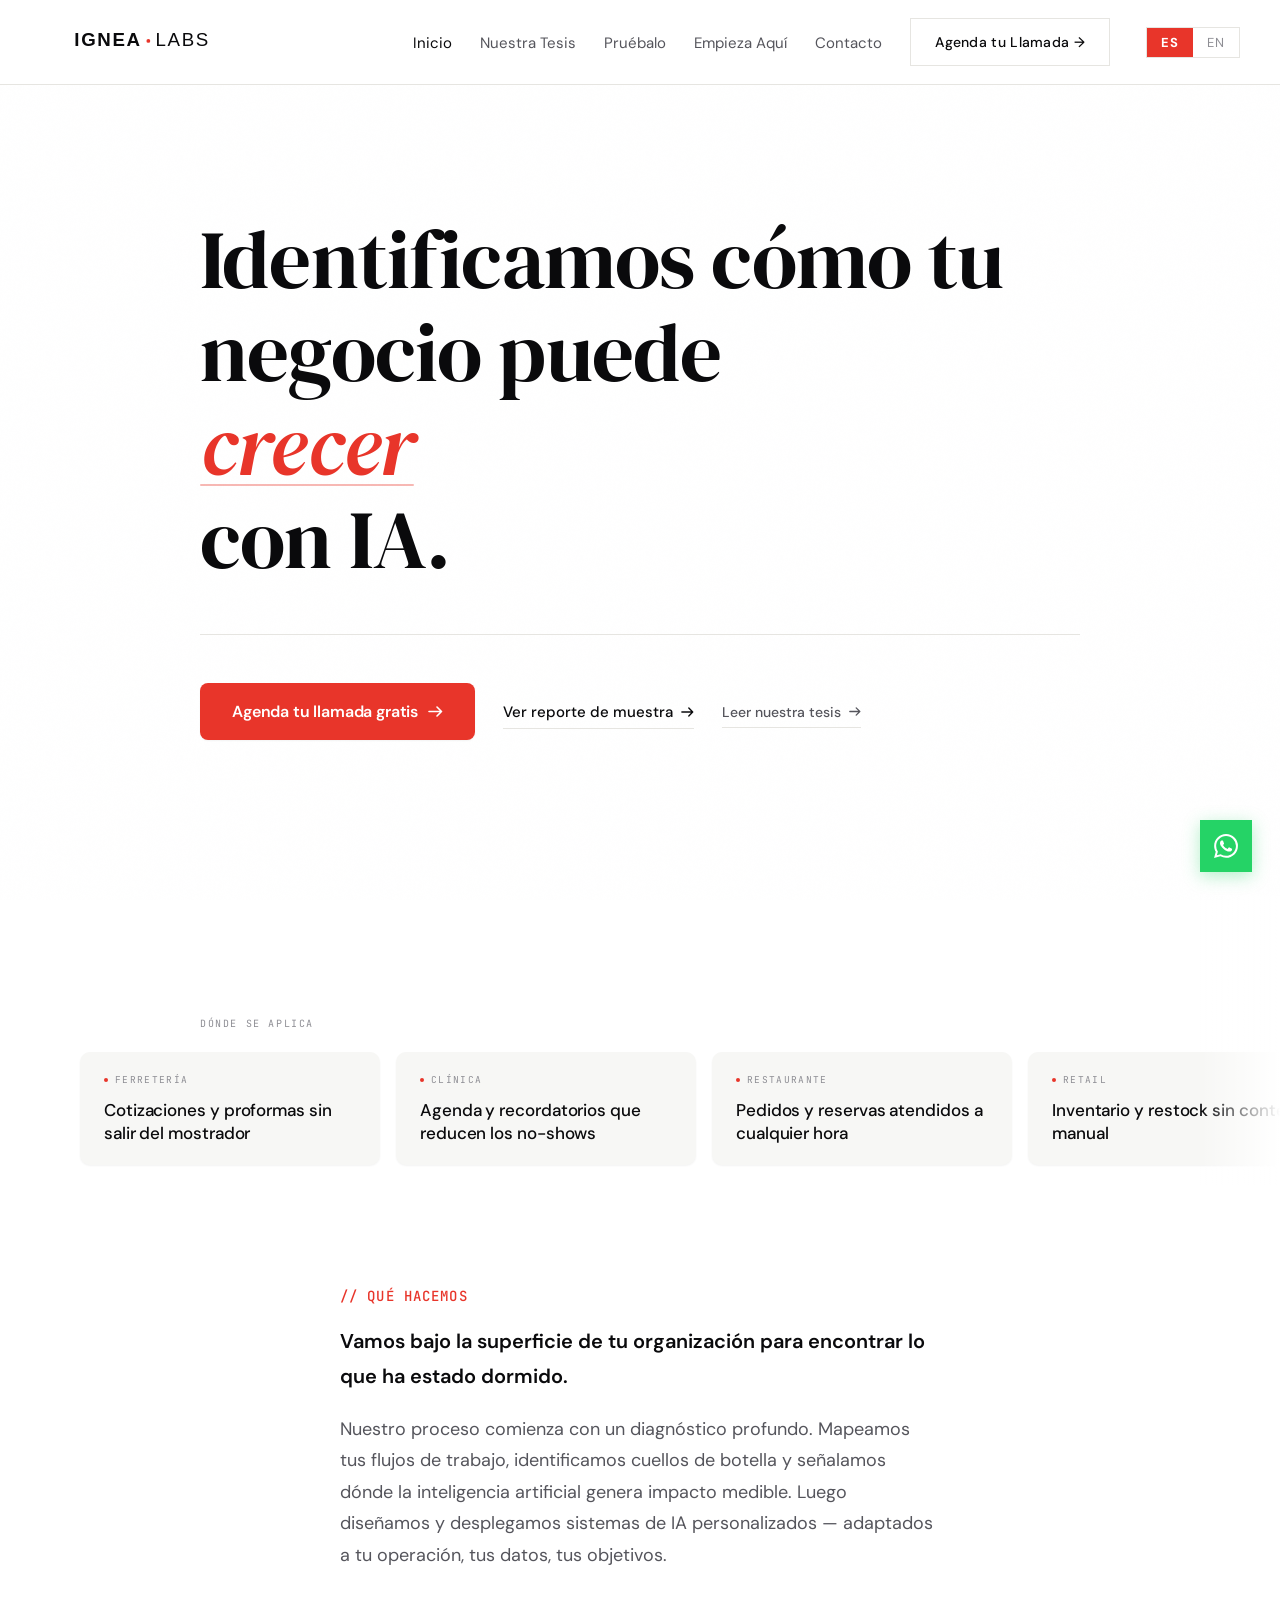
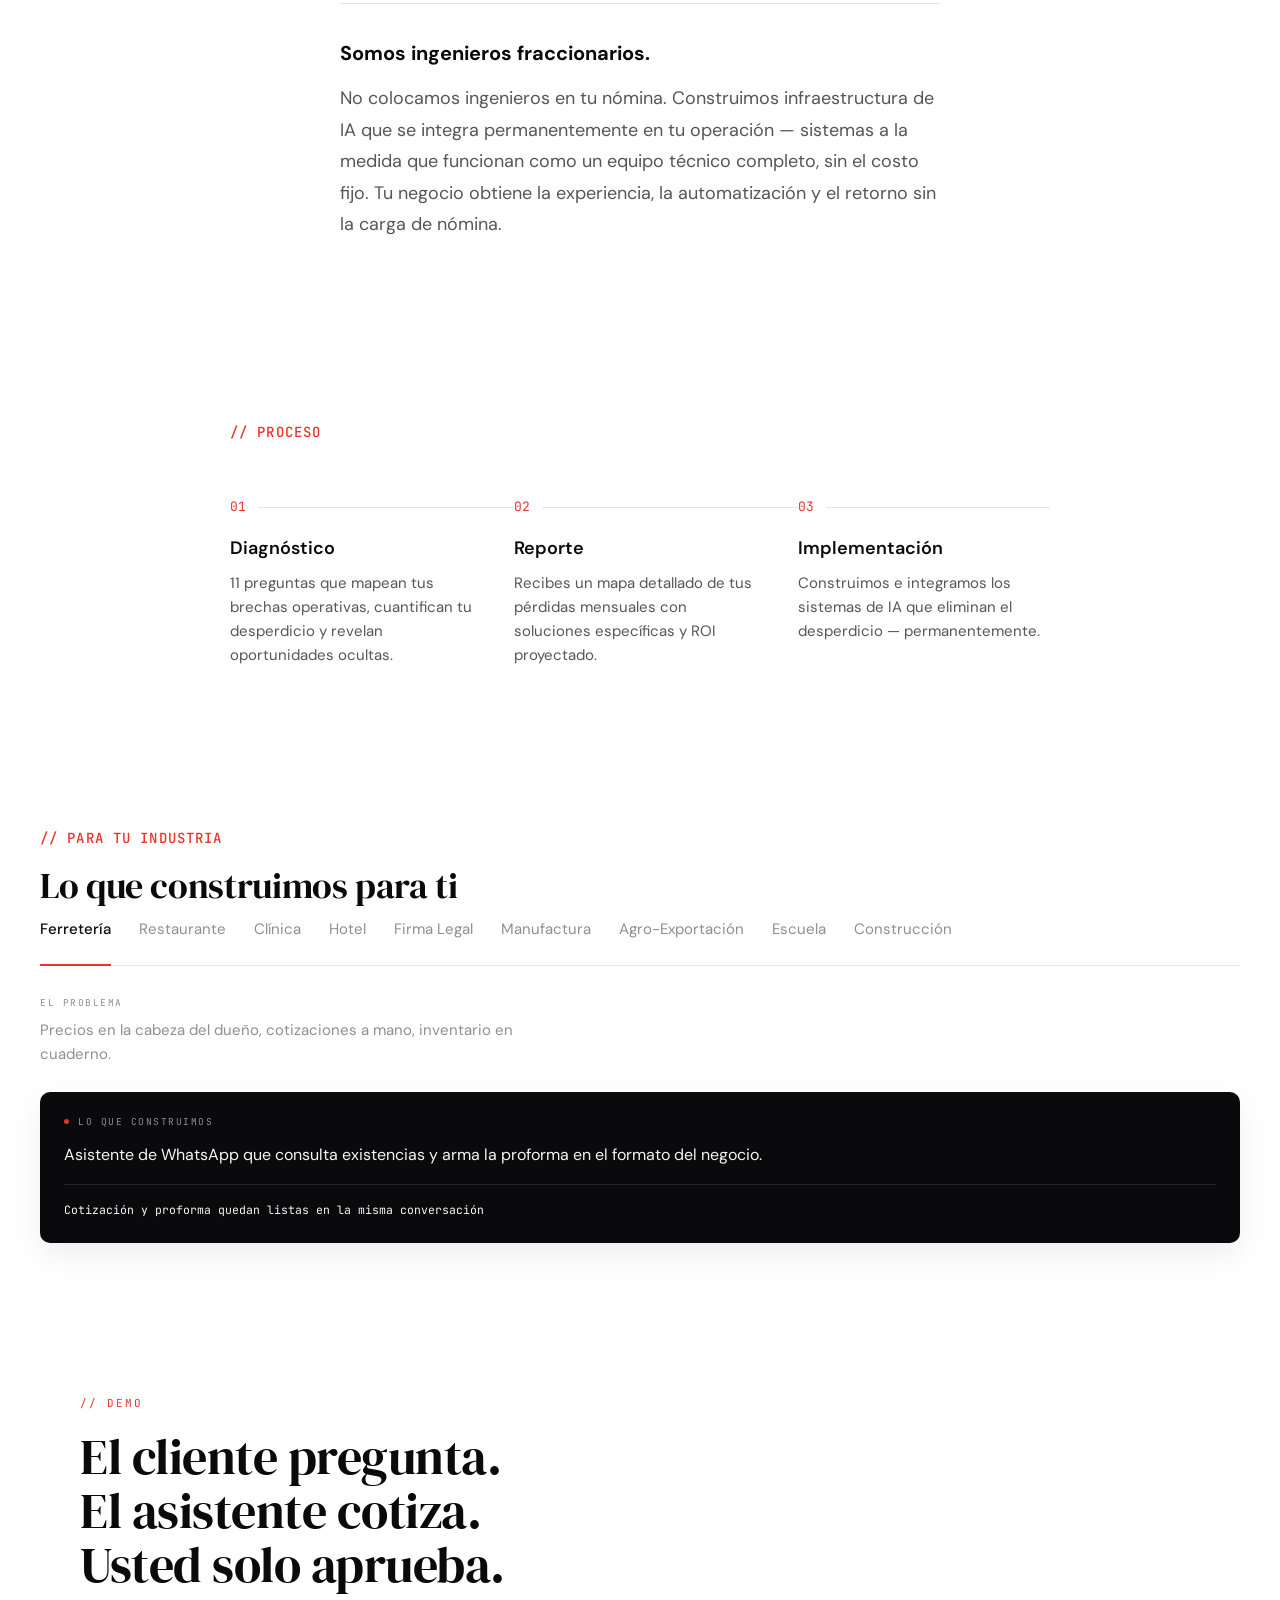
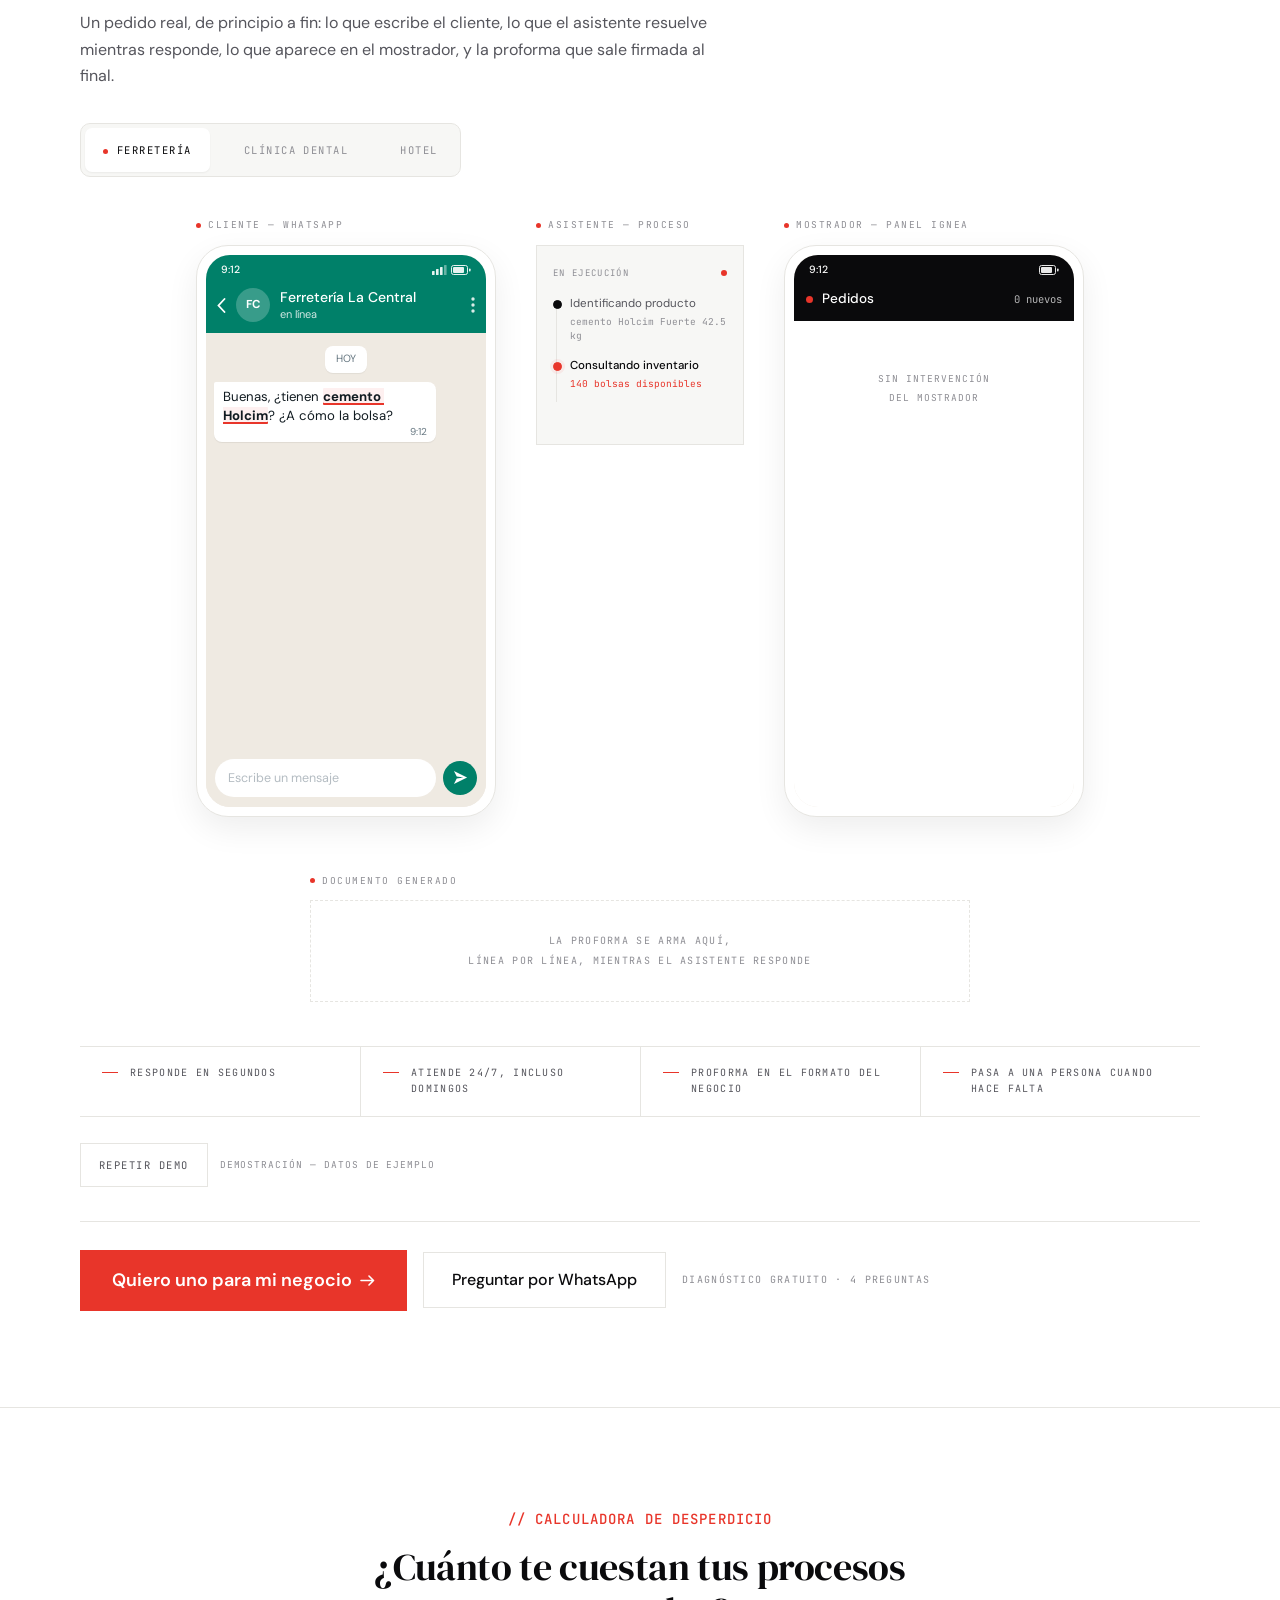
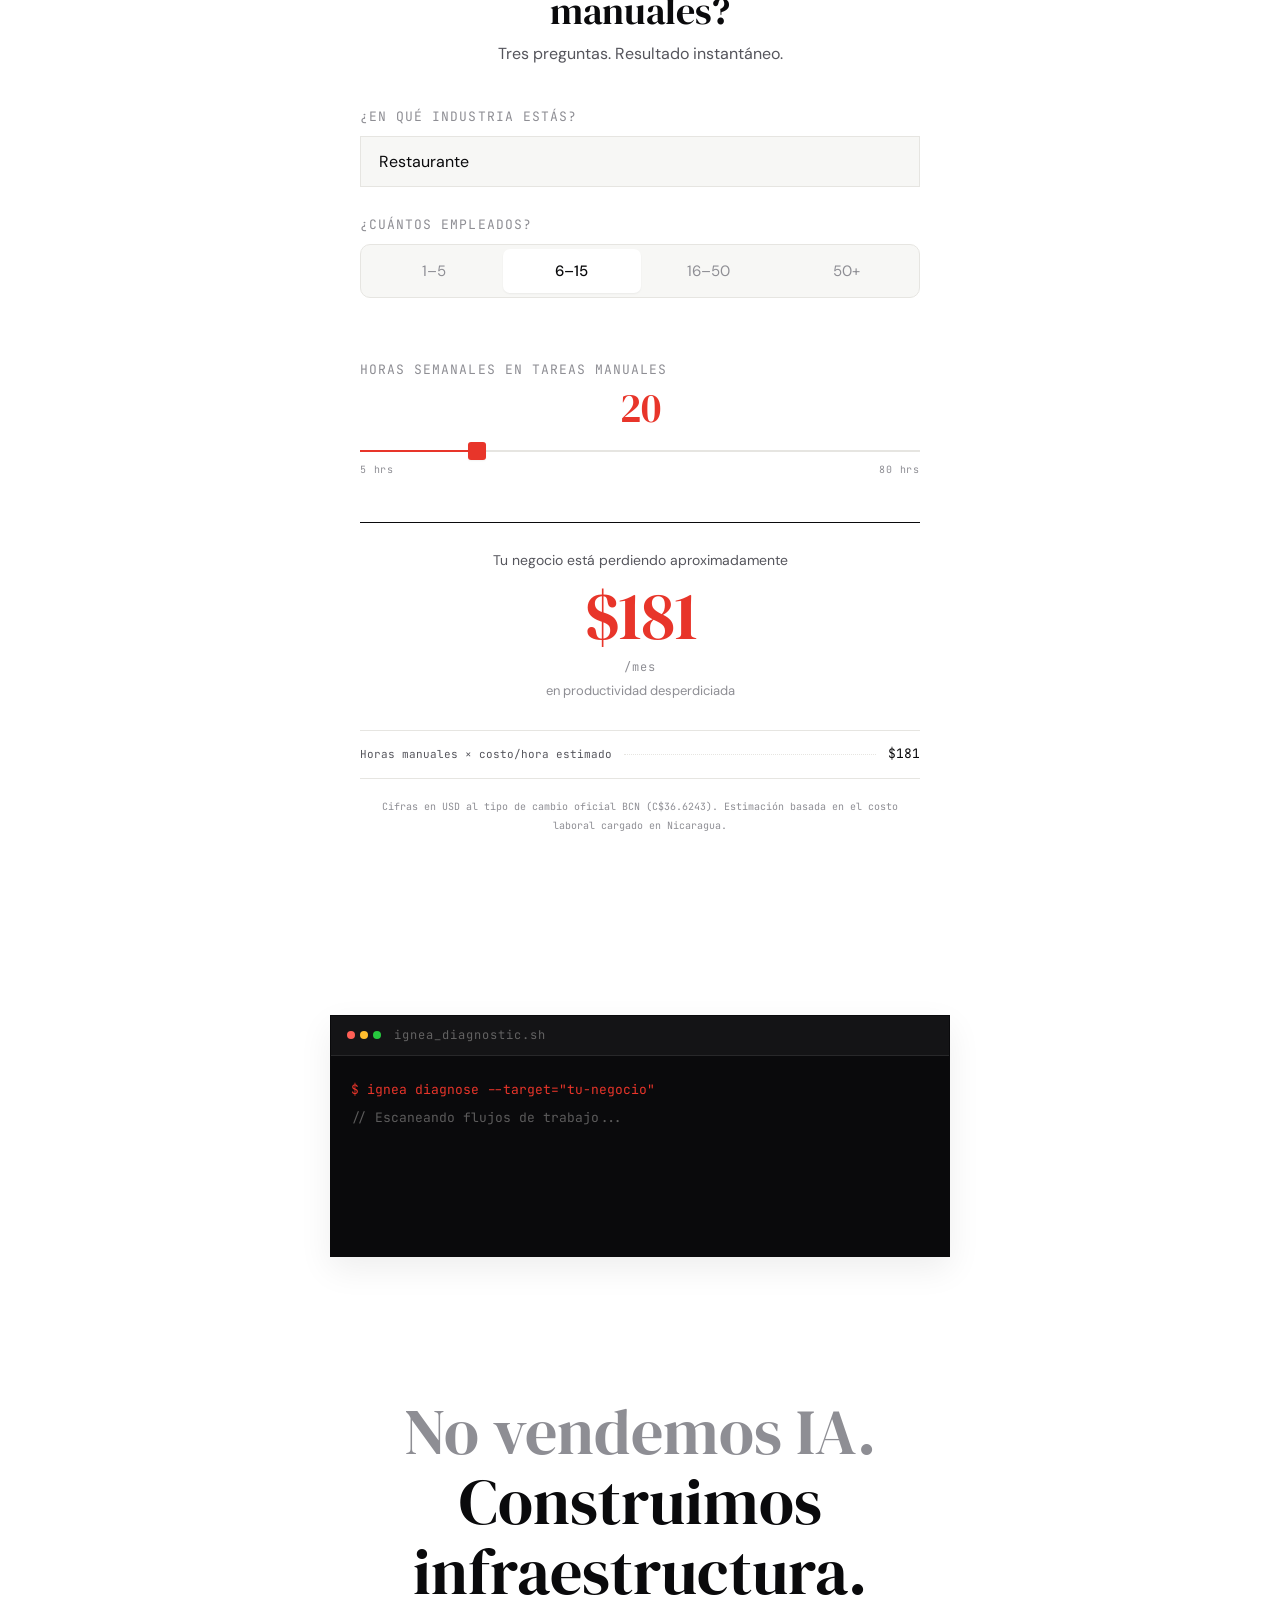
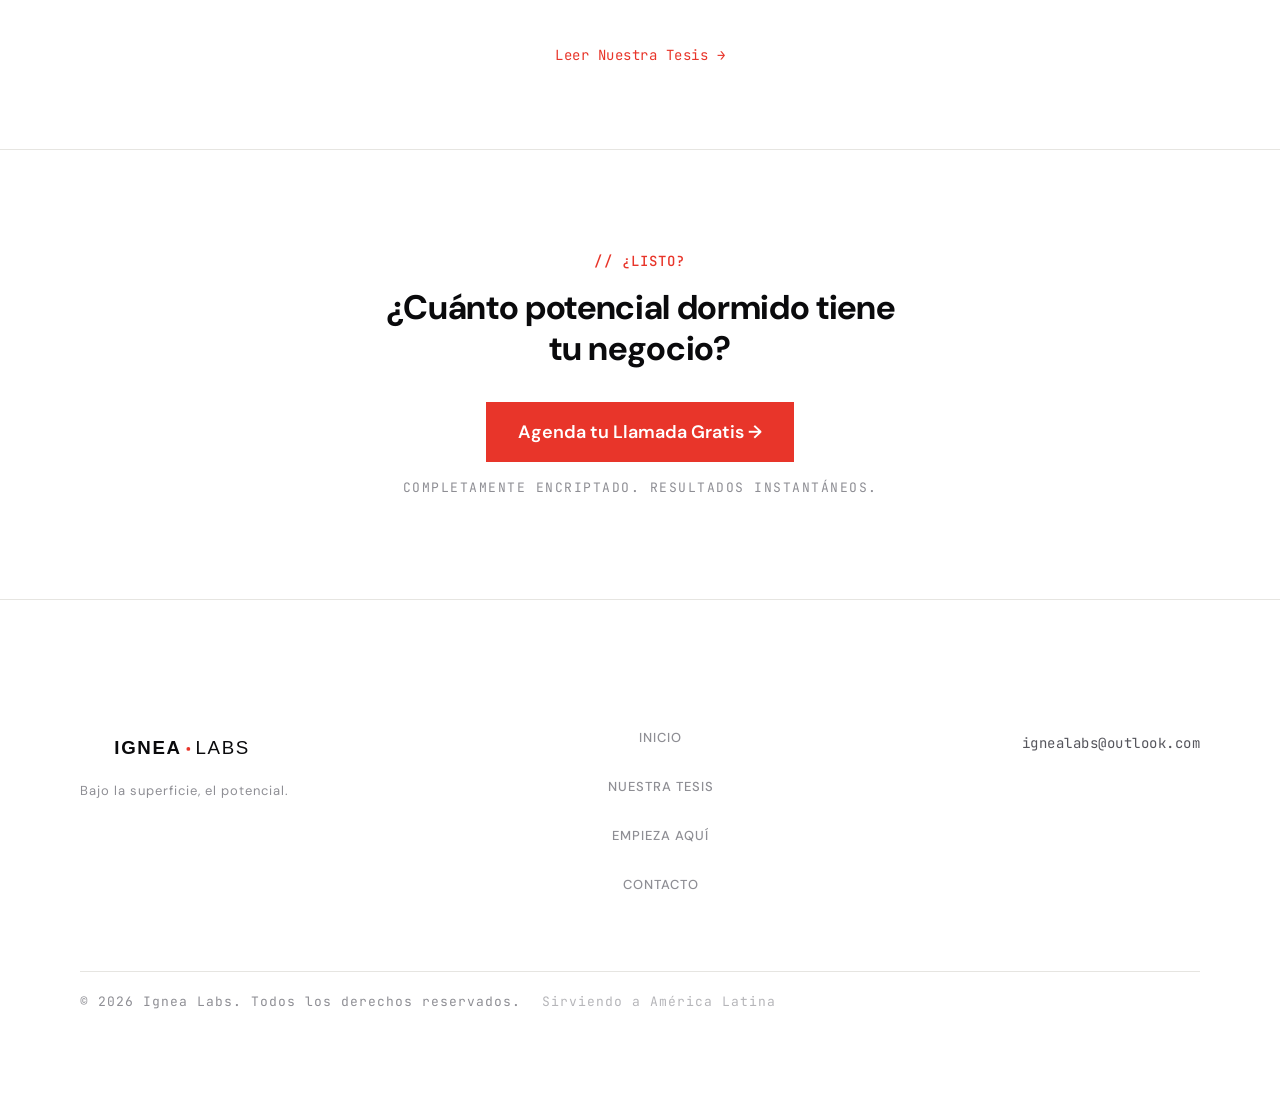
==== commit b1eb8de9: "feat: /probalo steps 4-6 - eval walker, /api/tryit, wire to real data, styling Step 4: scripts/tryit" ====
--- a/index.html
+++ b/index.html
@@ -185,6 +185,7 @@
     <ul class="nav-links">
       <li><a href="/" class="active" data-i18n="nav.home">Inicio</a></li>
       <li><a href="thesis" data-i18n="nav.thesis">Nuestra Tesis</a></li>
+      <li><a href="probalo" data-i18n="nav.probalo">Pruébalo</a></li>
       <li><a href="diagnostic" data-i18n="nav.start">Empieza Aquí</a></li>
       <li><a href="contact" data-i18n="nav.contact">Contacto</a></li>
     </ul>
--- a/css/shared.css
+++ b/css/shared.css
@@ -21,6 +21,7 @@
   --code-ink:#F5F5F2;
   --shadow-1:0 1px 2px rgba(10,10,12,.05);
   --shadow-2:0 12px 32px rgba(10,10,12,.07);
+  --shadow-3:0 30px 70px rgba(10,10,12,.14);
 
   /* aliases — existing call sites across the codebase keep working unchanged */
   --bg2:var(--bg-tint);
@@ -42,6 +43,7 @@
   --fs:'DM Serif Display',serif;
   --fm:'JetBrains Mono',monospace;
   --ease:cubic-bezier(.22,.9,.28,1);
+  --out:cubic-bezier(.16,1,.3,1); /* secondary motion curve — /probalo's phone-mockup pops/slides. Distinct from --ease, not a replacement for it. */
 
   /* WhatsApp brand chrome — used only by the demo section. These are NOT
      Ignea tokens; they exist so the rendered conversation reads as WhatsApp
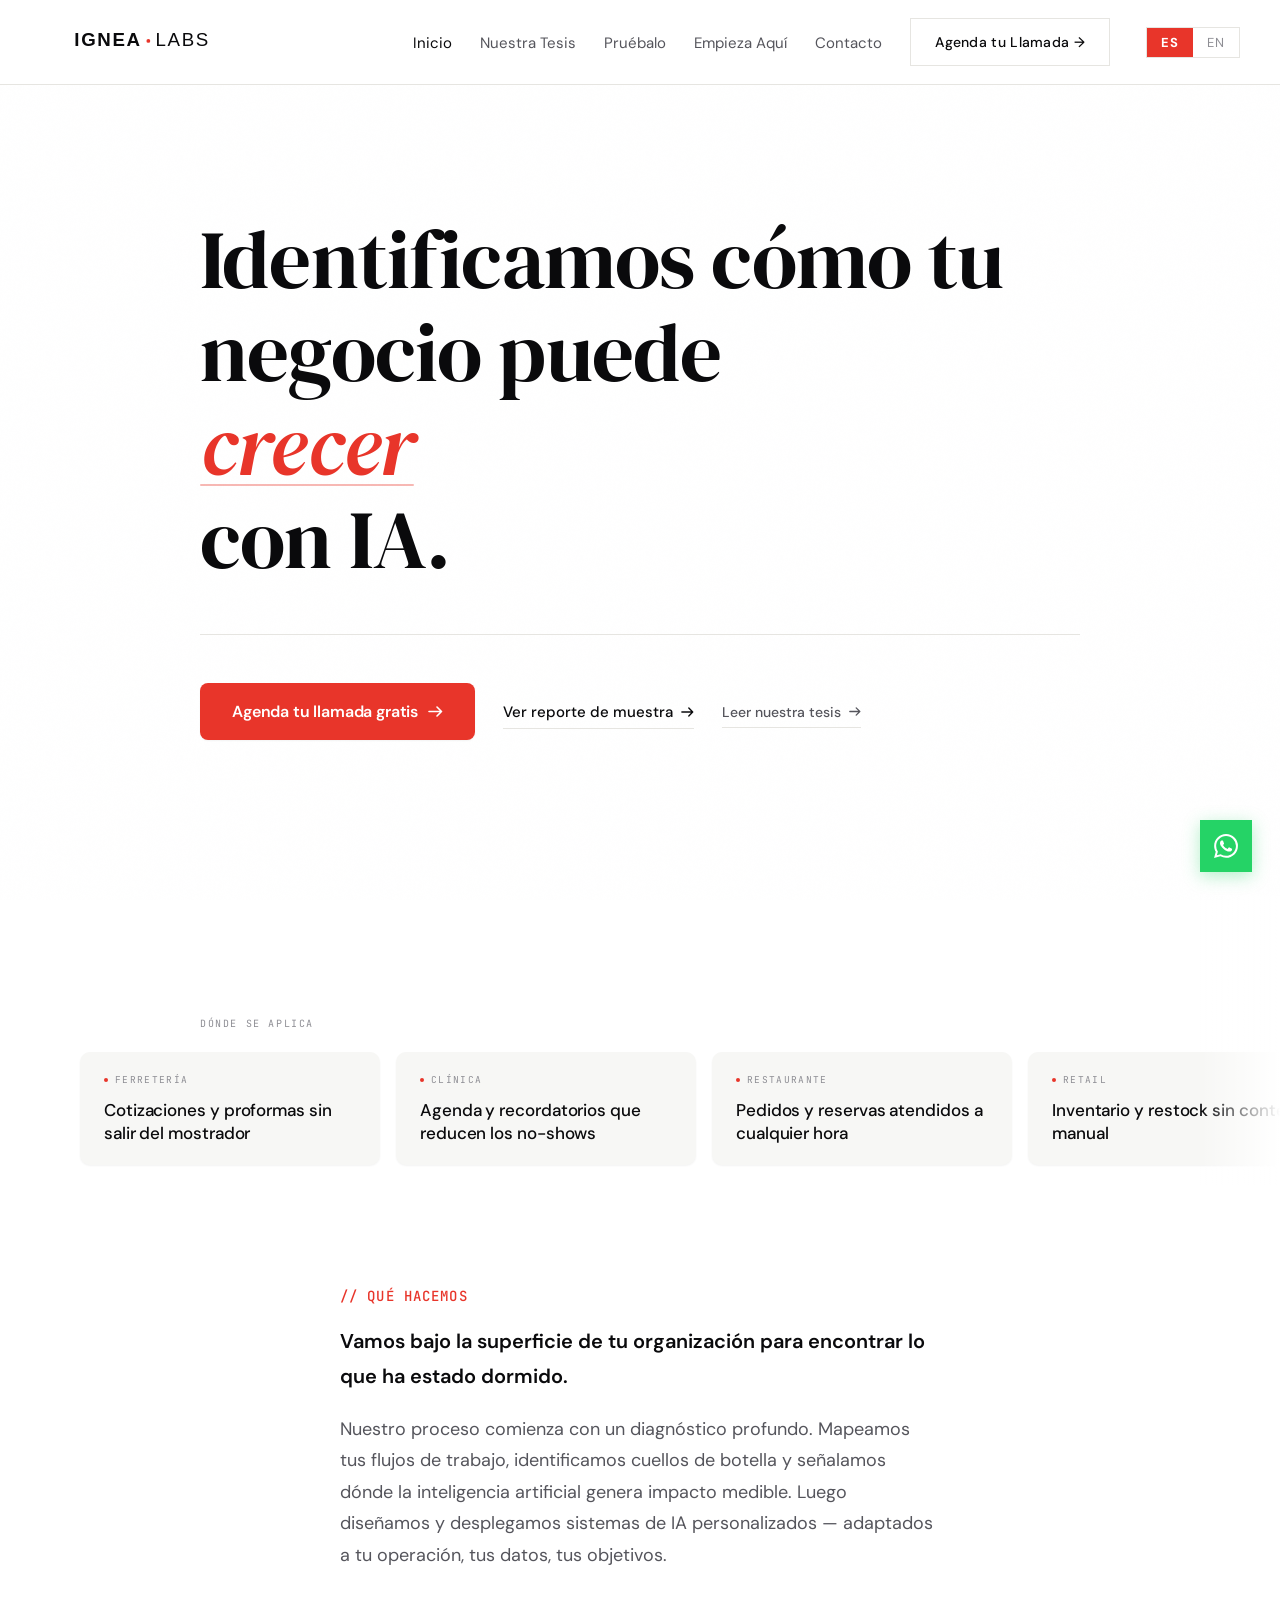
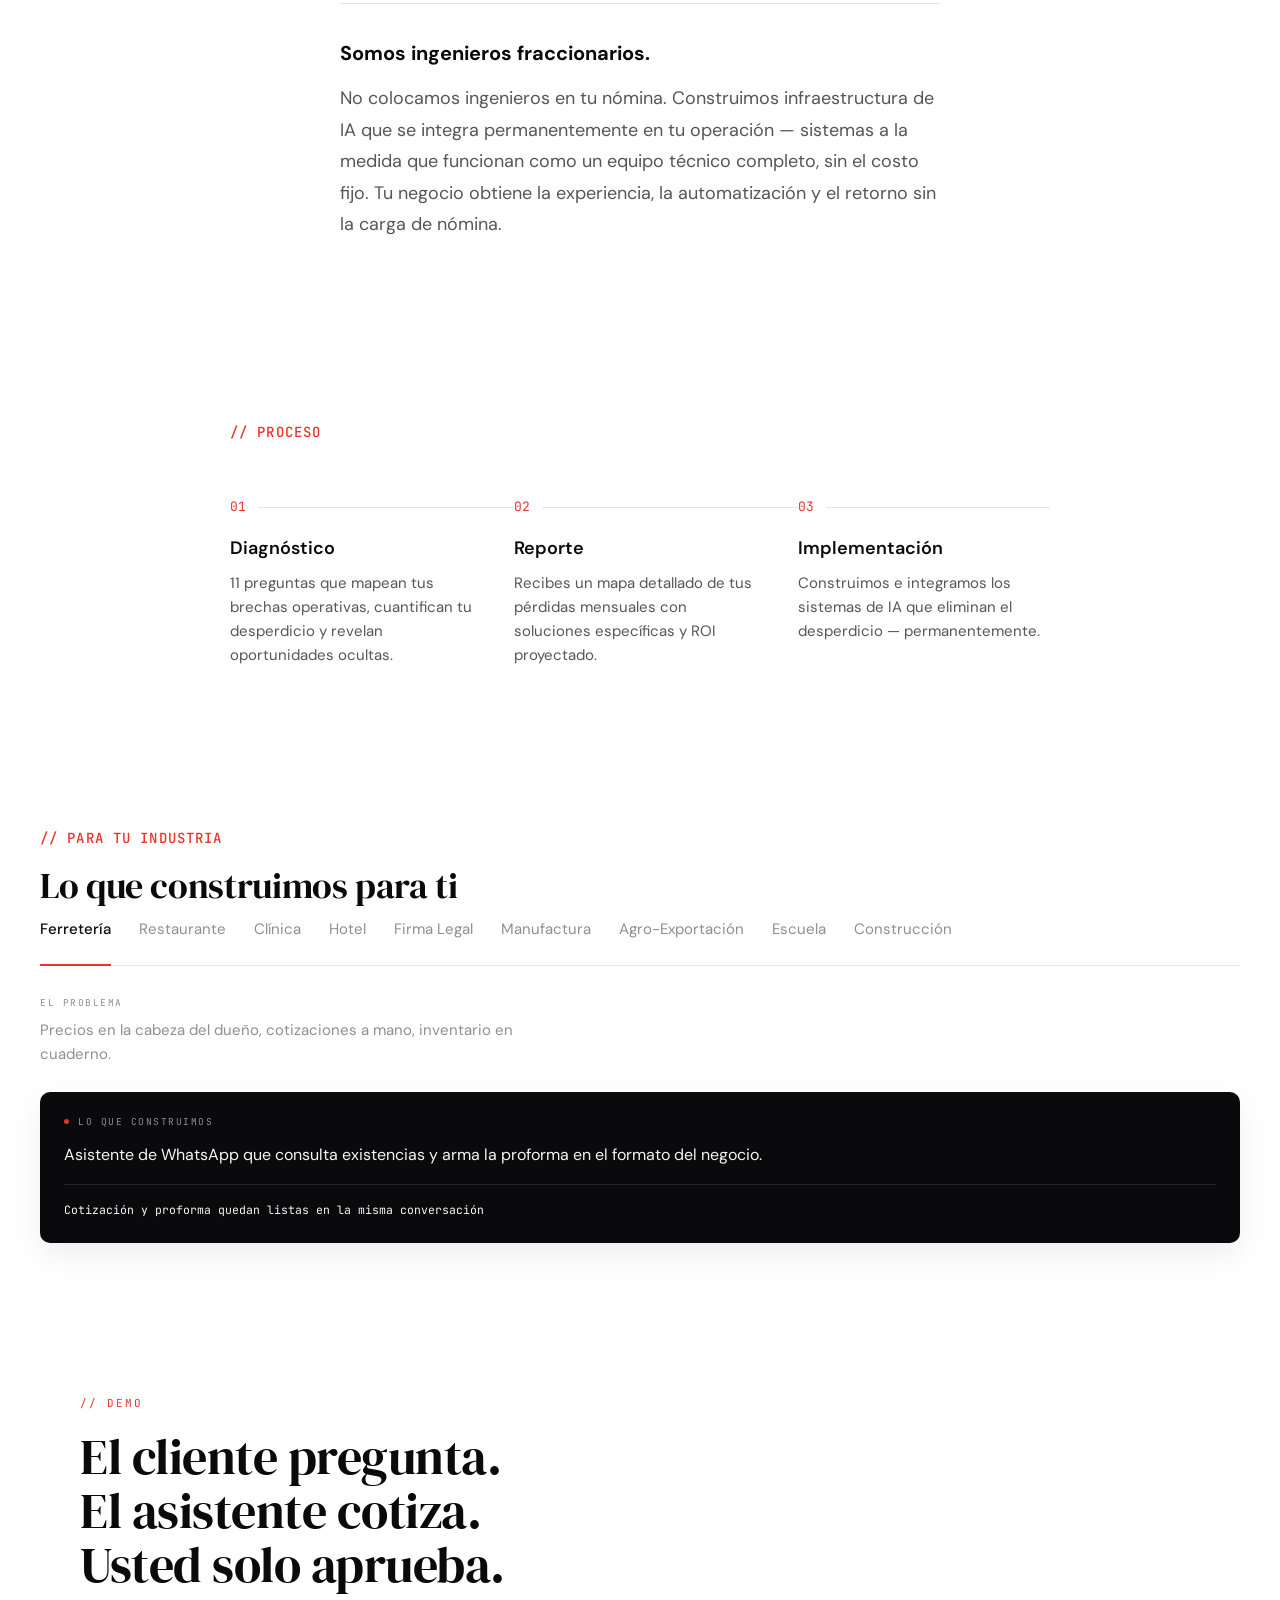
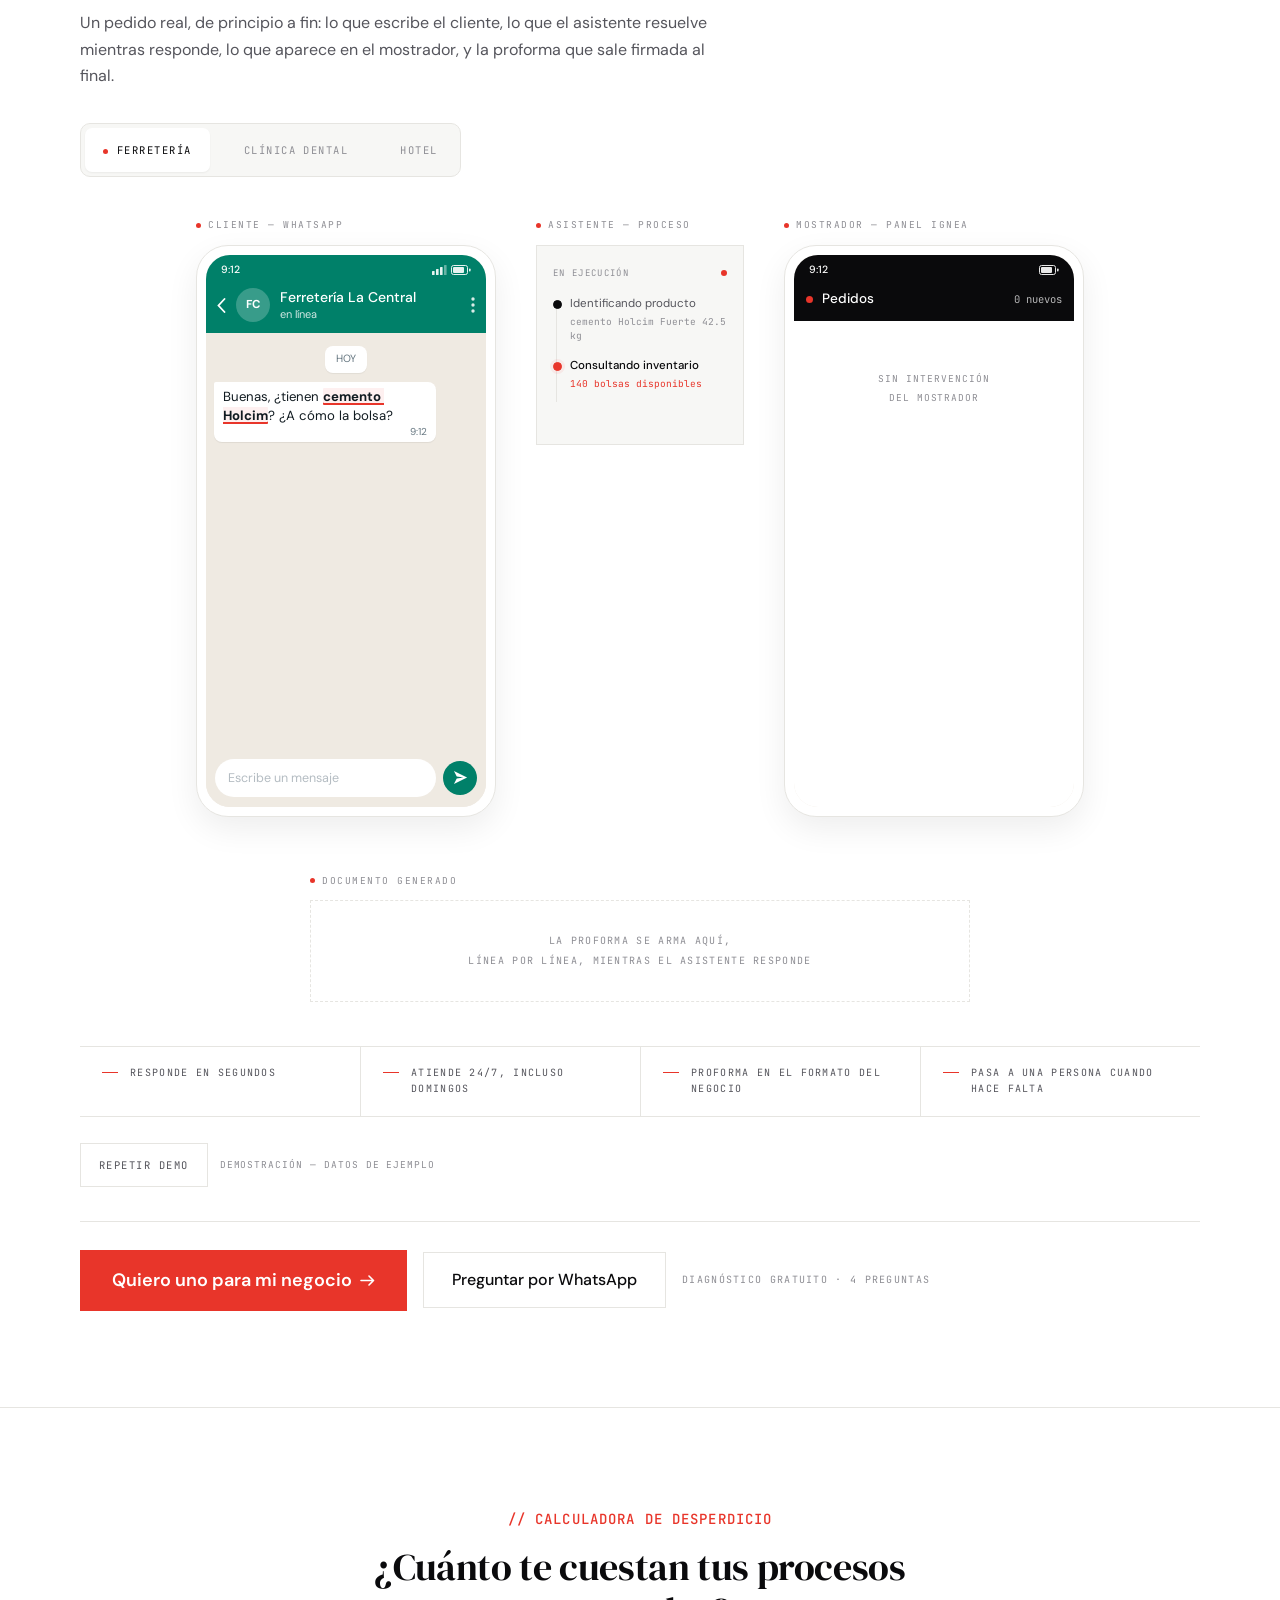
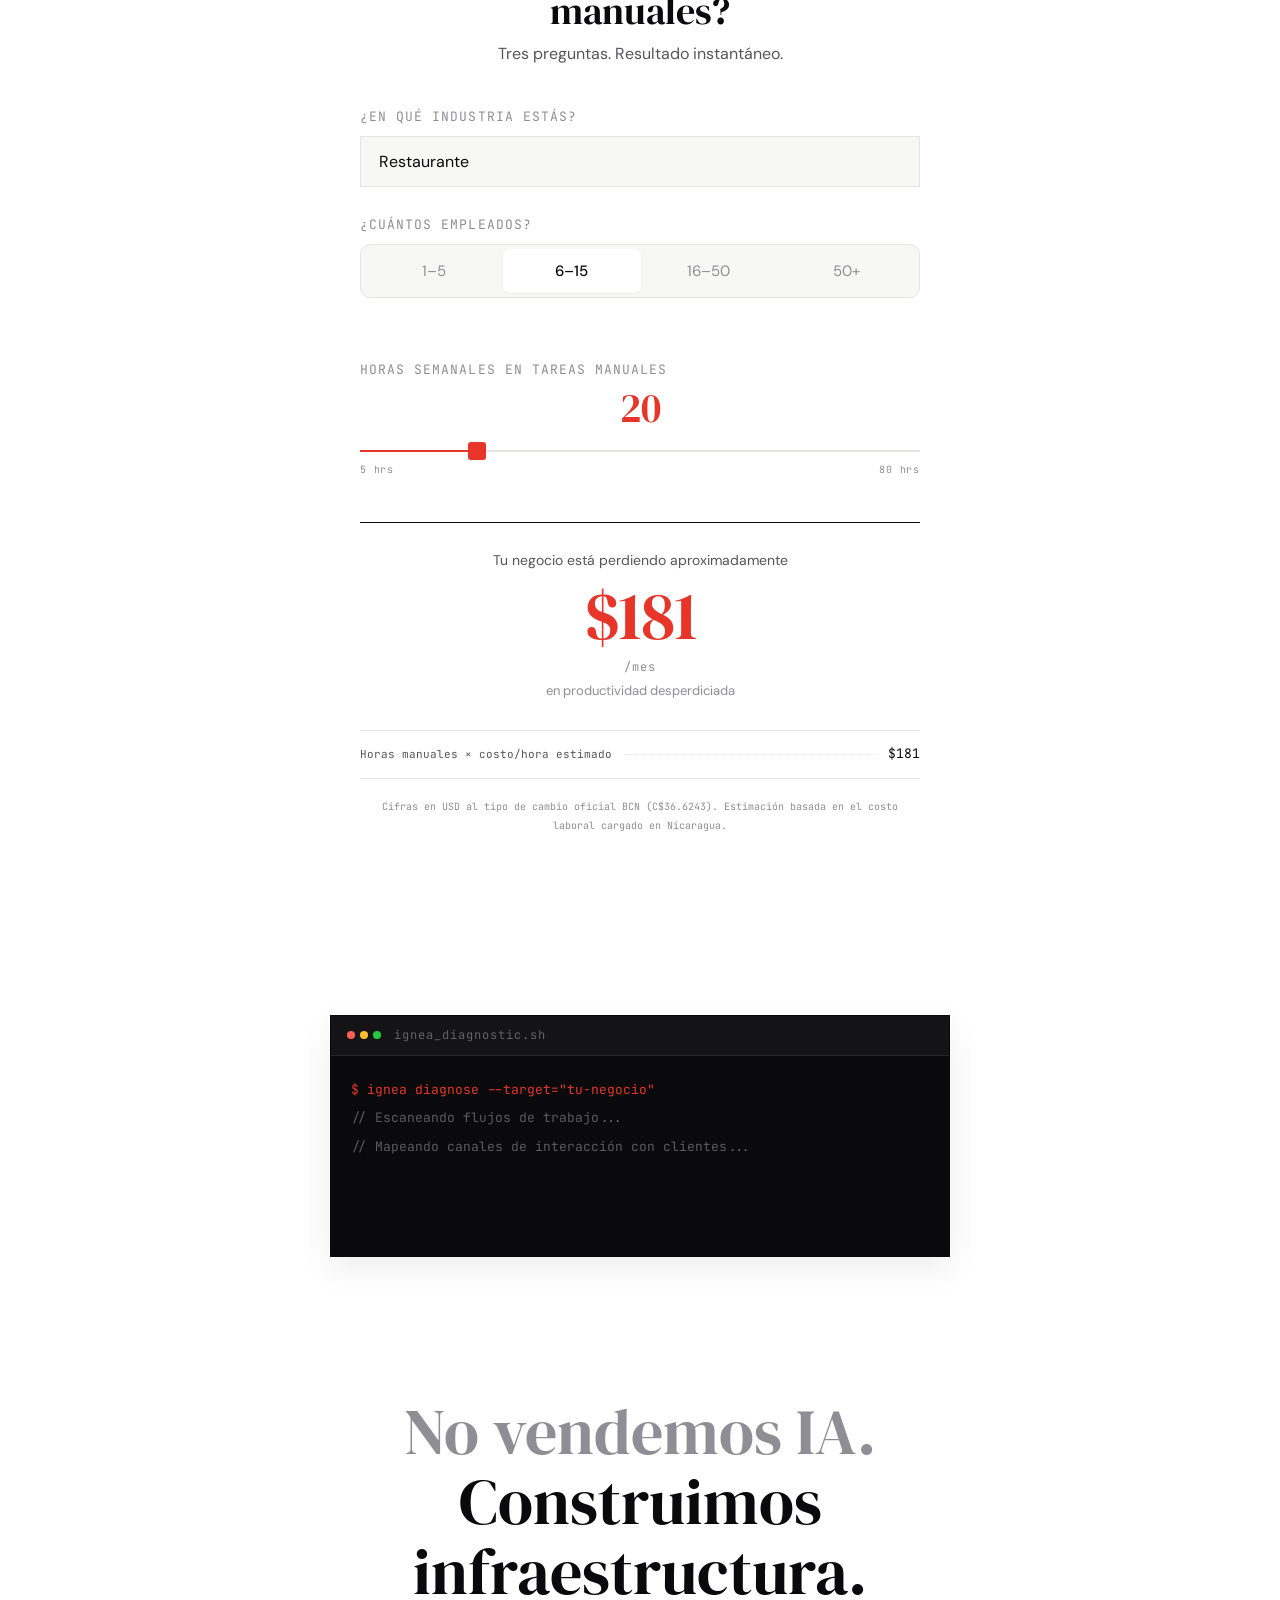
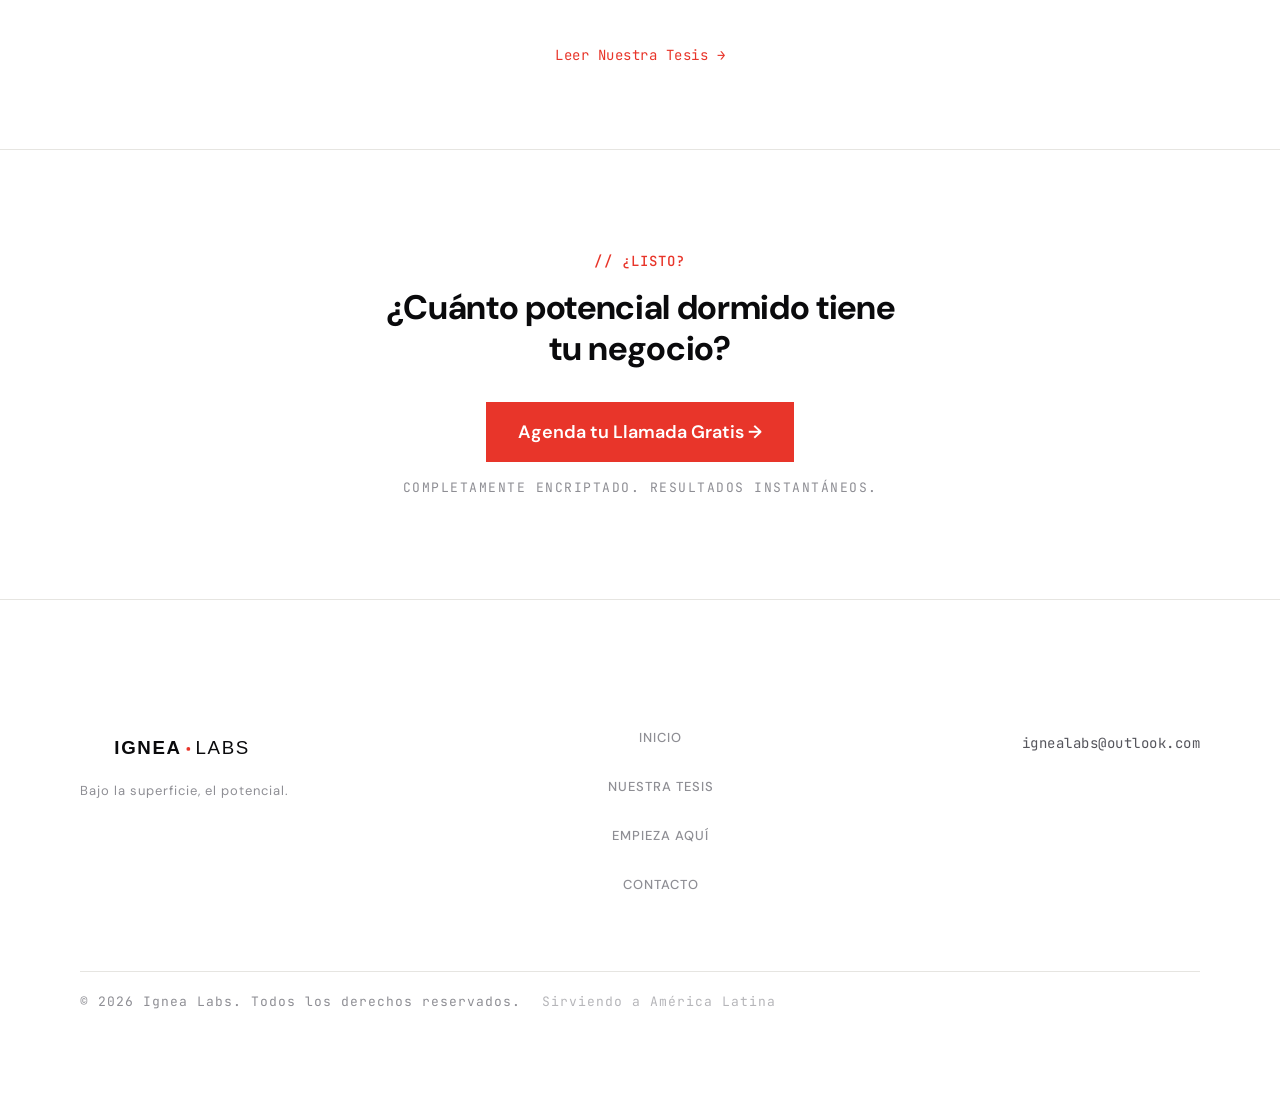
==== commit 84771435: "chore: update link-preview metadata to new brand + software-led positioning New assets/og-image.jpg " ====
--- a/index.html
+++ b/index.html
@@ -4,13 +4,20 @@
 <meta charset="UTF-8">
 <link rel="icon" type="image/svg+xml" href="/favicon.svg">
 <meta name="viewport" content="width=device-width, initial-scale=1.0">
-<title>Ignea Labs | Infraestructura de IA para empresas en América Latina</title>
-<meta name="description" content="Tu negocio pierde miles cada mes en procesos manuales. Diagnóstico gratuito de IA que mapea tu desperdicio operacional y lo convierte en ahorros proyectados.">
-<meta property="og:title" content="Ignea Labs | Infraestructura de IA para empresas en América Latina">
-<meta property="og:description" content="Diagnóstico gratuito de IA que mapea tu desperdicio operacional y lo convierte en ahorros proyectados.">
+<title>Ignea Labs | Software a la medida para negocios en Nicaragua</title>
+<meta name="description" content="Asistentes de WhatsApp que contestan y cotizan, control de inventario, CRM y sistemas hechos a la medida. En León, Nicaragua.">
+<meta property="og:title" content="Ignea Labs — Software a la medida para su negocio">
+<meta property="og:description" content="Asistentes de WhatsApp que contestan y cotizan, control de inventario, CRM y sistemas hechos a la medida. En León, Nicaragua.">
 <meta property="og:type" content="website">
-<meta property="og:image" content="https://www.ignealabs.com/assets/og-image.png">
+<meta property="og:site_name" content="Ignea Labs">
+<meta property="og:locale" content="es_NI">
+<meta property="og:image" content="https://www.ignealabs.com/assets/og-image.jpg">
+<meta property="og:image:width" content="1200">
+<meta property="og:image:height" content="630">
+<meta property="og:image:alt" content="Ignea Labs — asistentes de WhatsApp, inventario, CRM y software a la medida">
 <meta name="twitter:card" content="summary_large_image">
+<meta name="twitter:title" content="Ignea Labs — Software a la medida para su negocio">
+<meta name="twitter:description" content="Asistentes de WhatsApp que contestan y cotizan, control de inventario, CRM y sistemas hechos a la medida. En León, Nicaragua.">
 <link rel="canonical" href="https://www.ignealabs.com/">
 <link rel="preconnect" href="https://fonts.googleapis.com">
 <link rel="preconnect" href="https://fonts.gstatic.com" crossorigin>
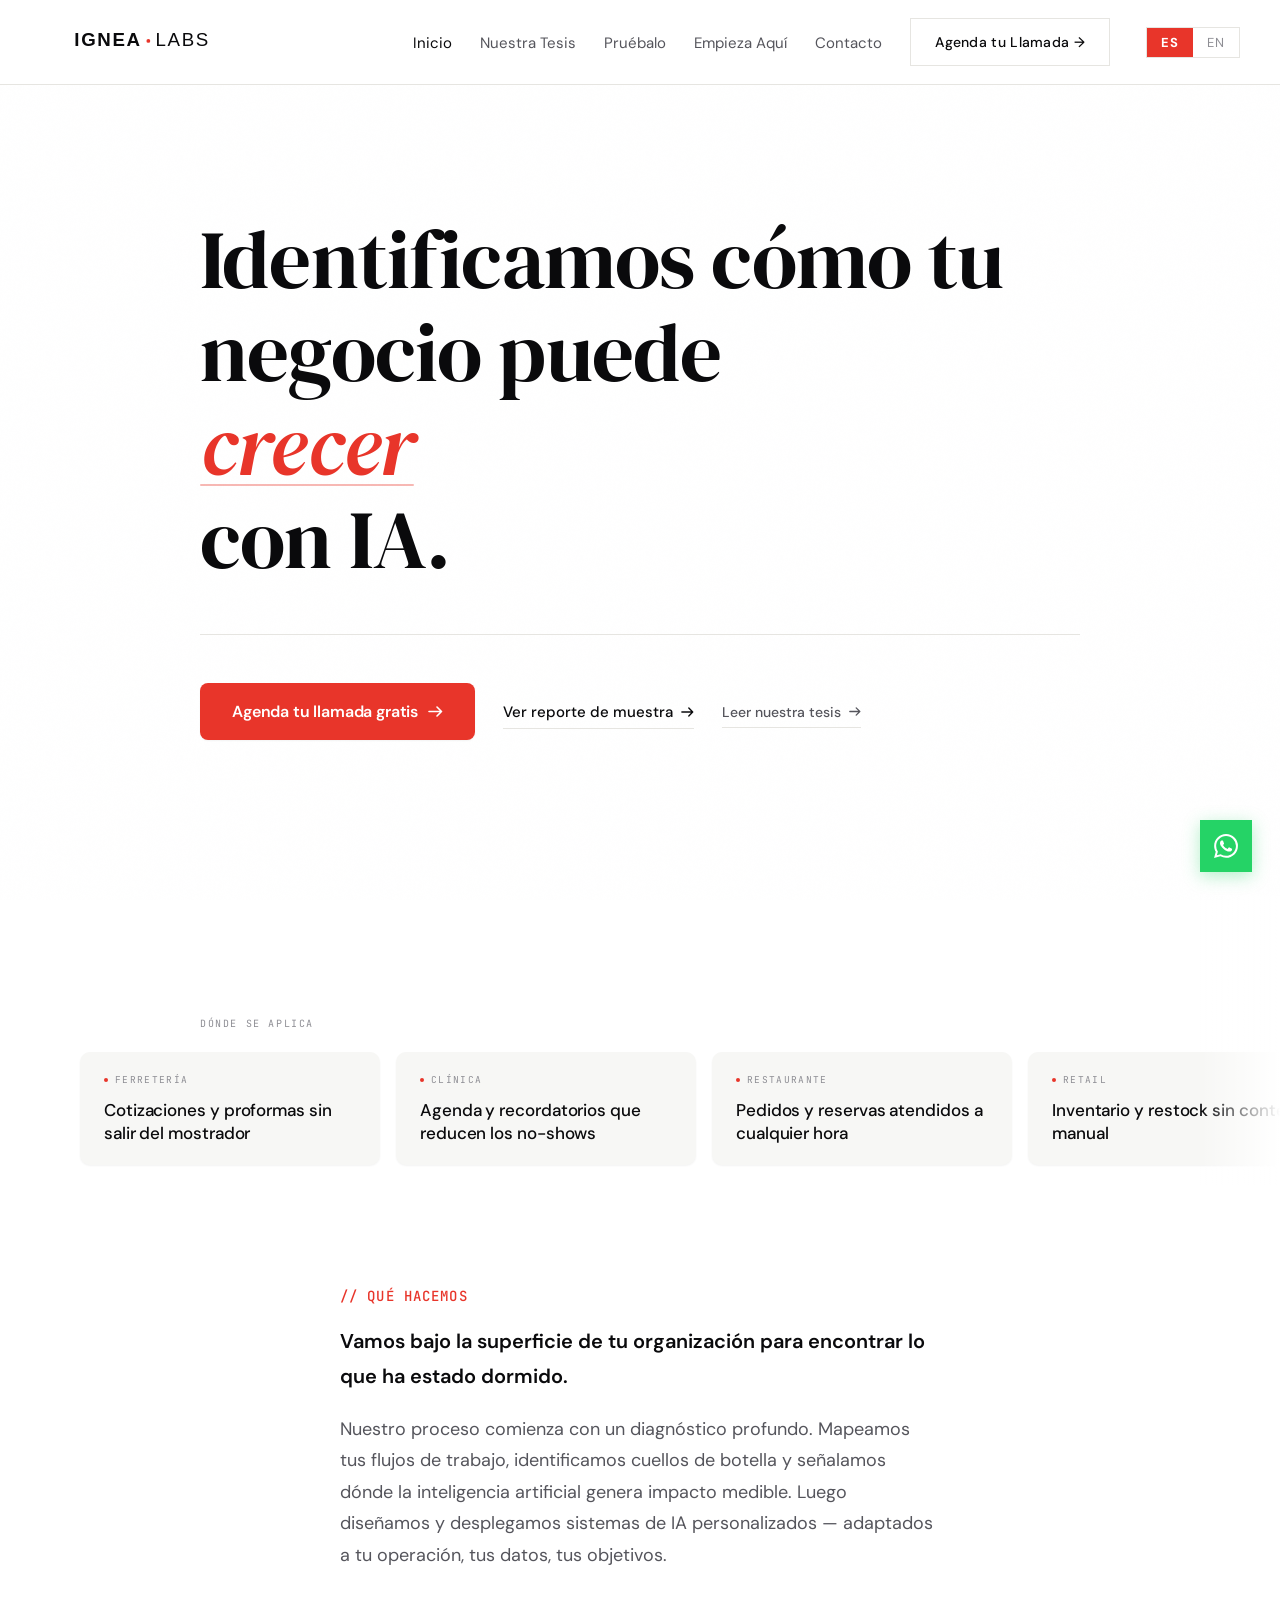
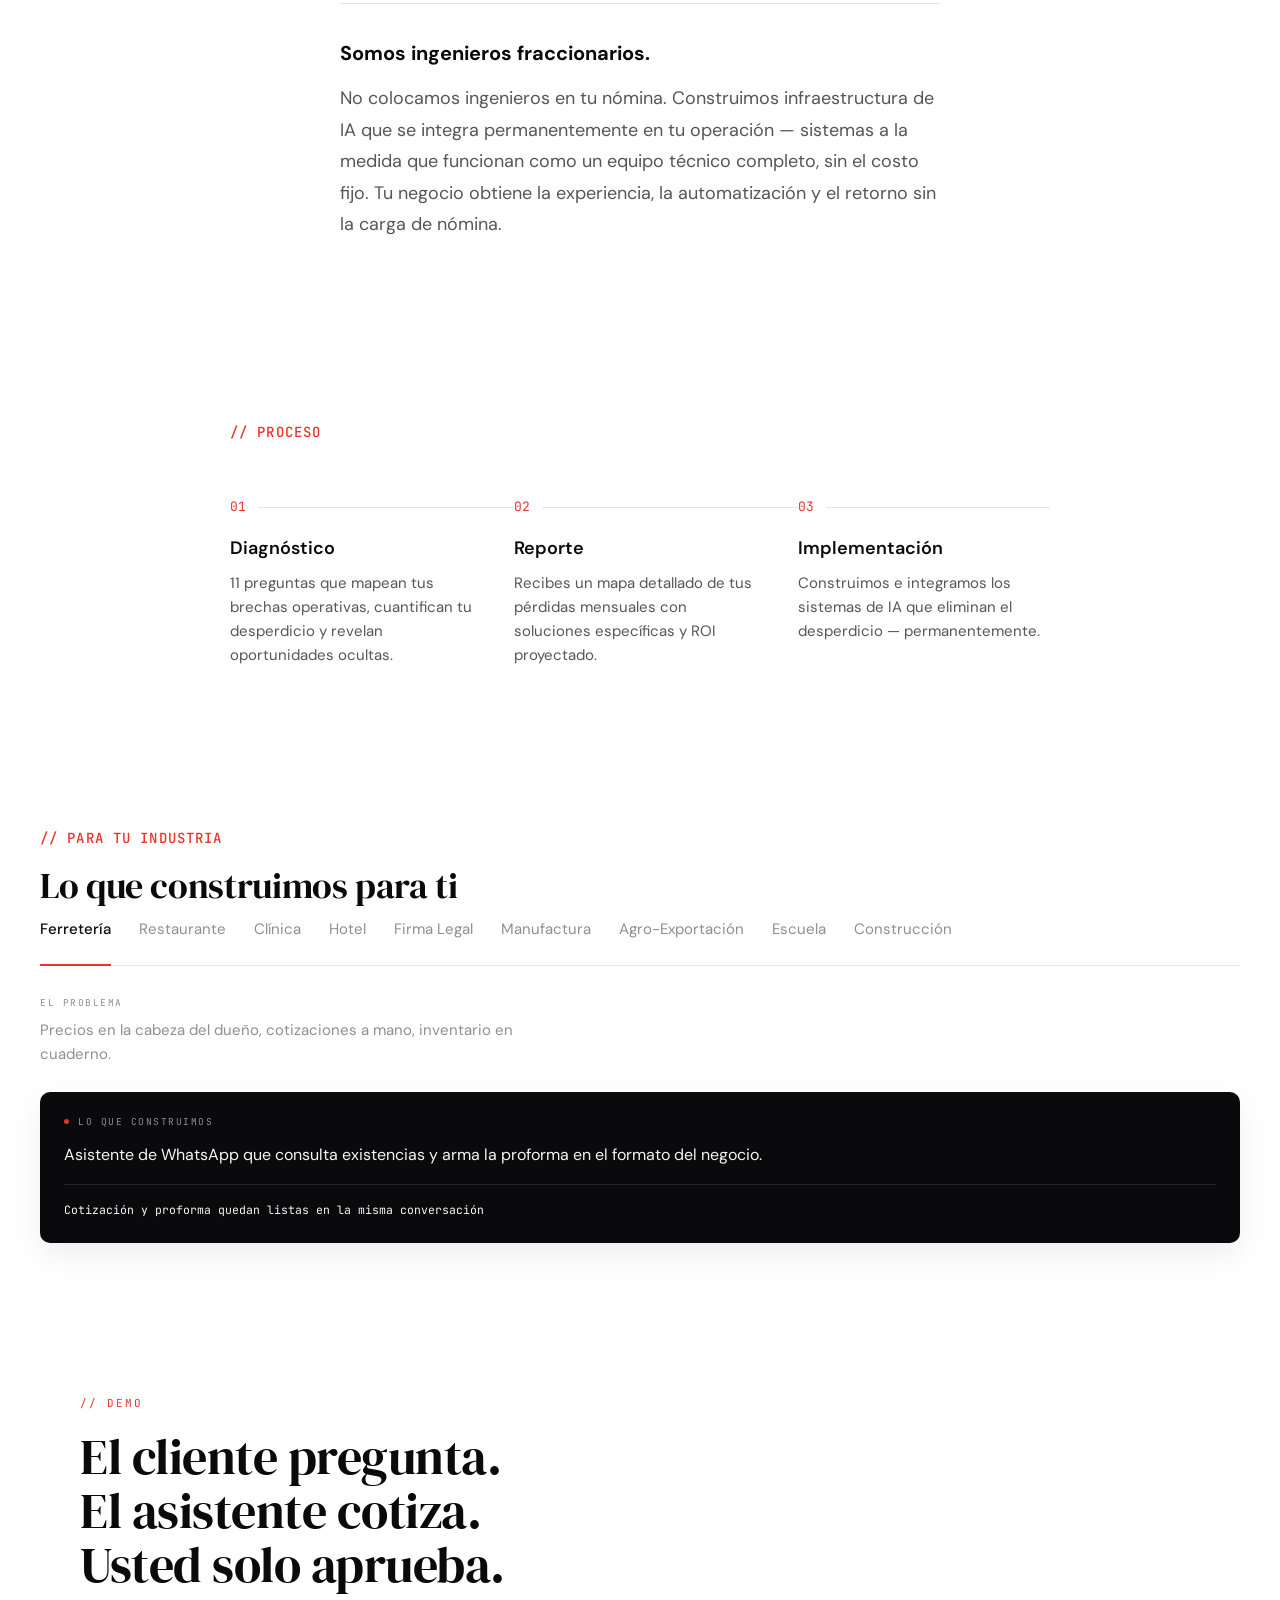
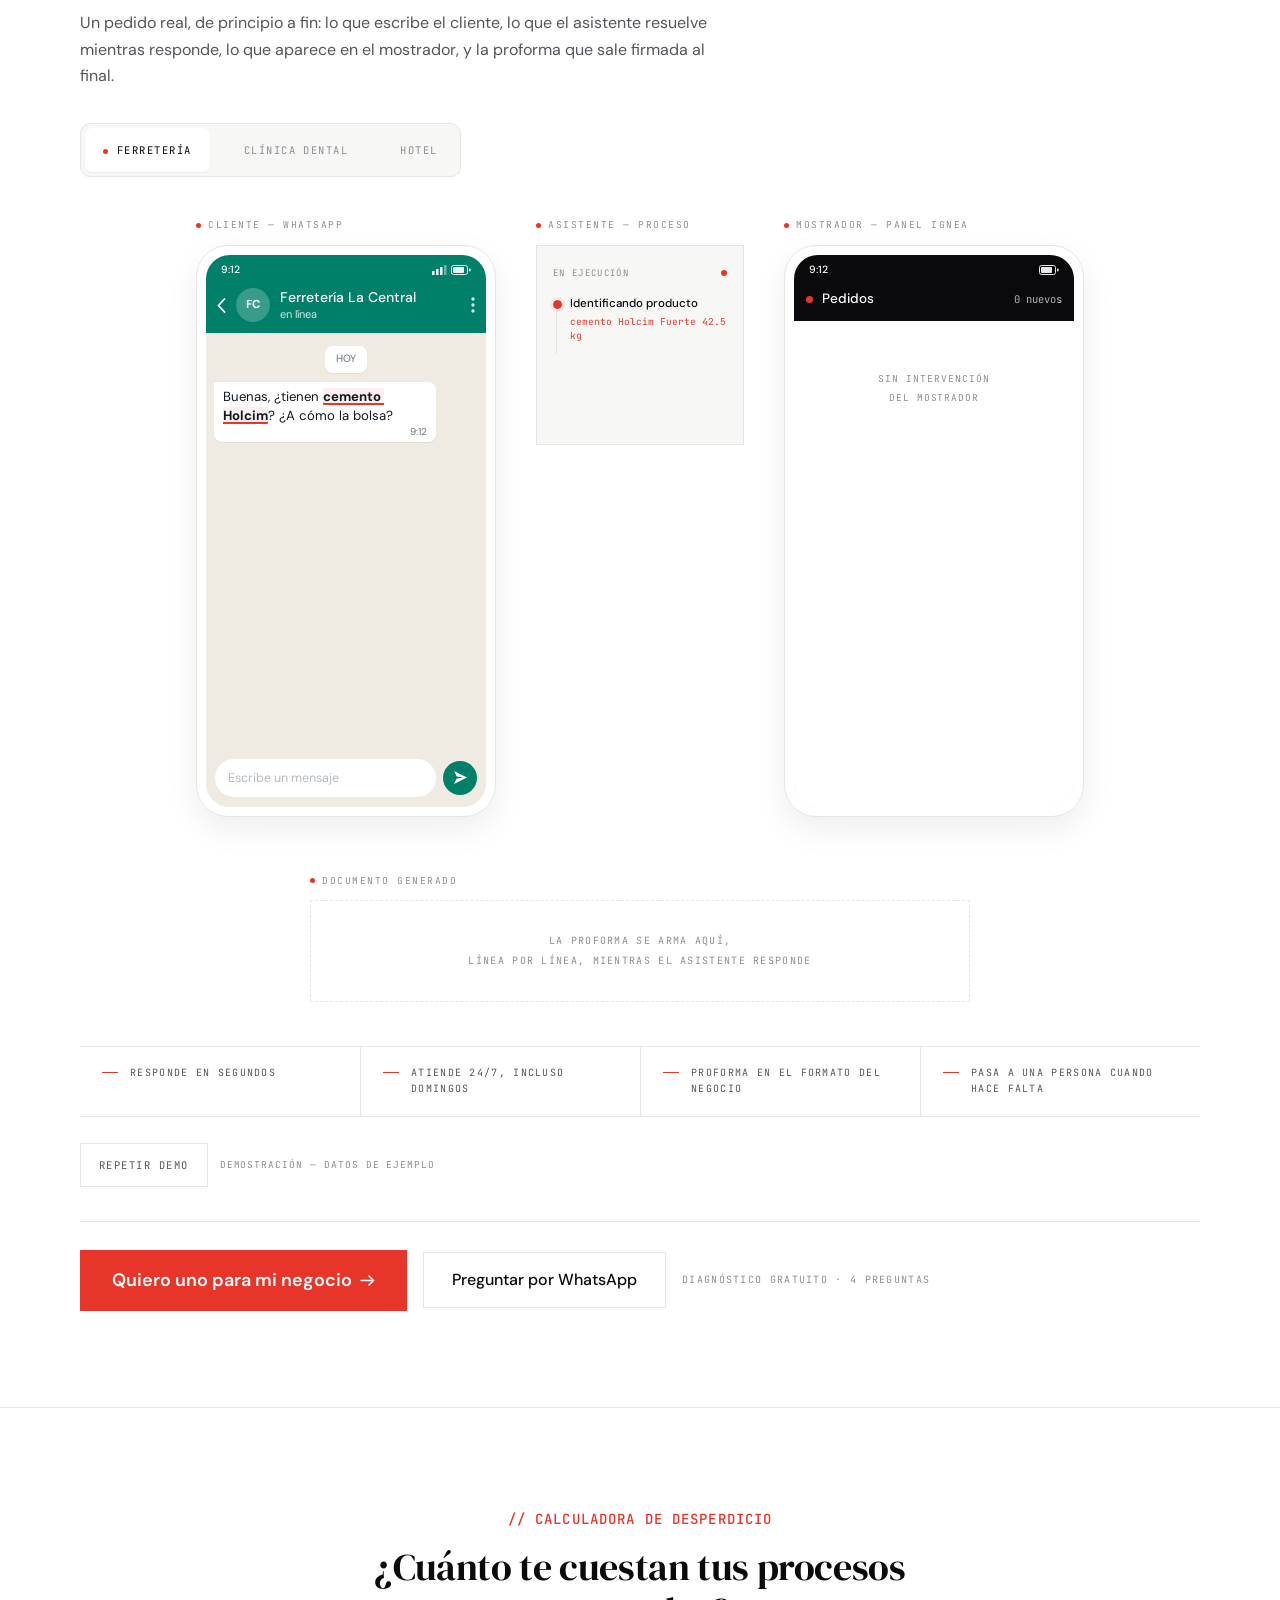
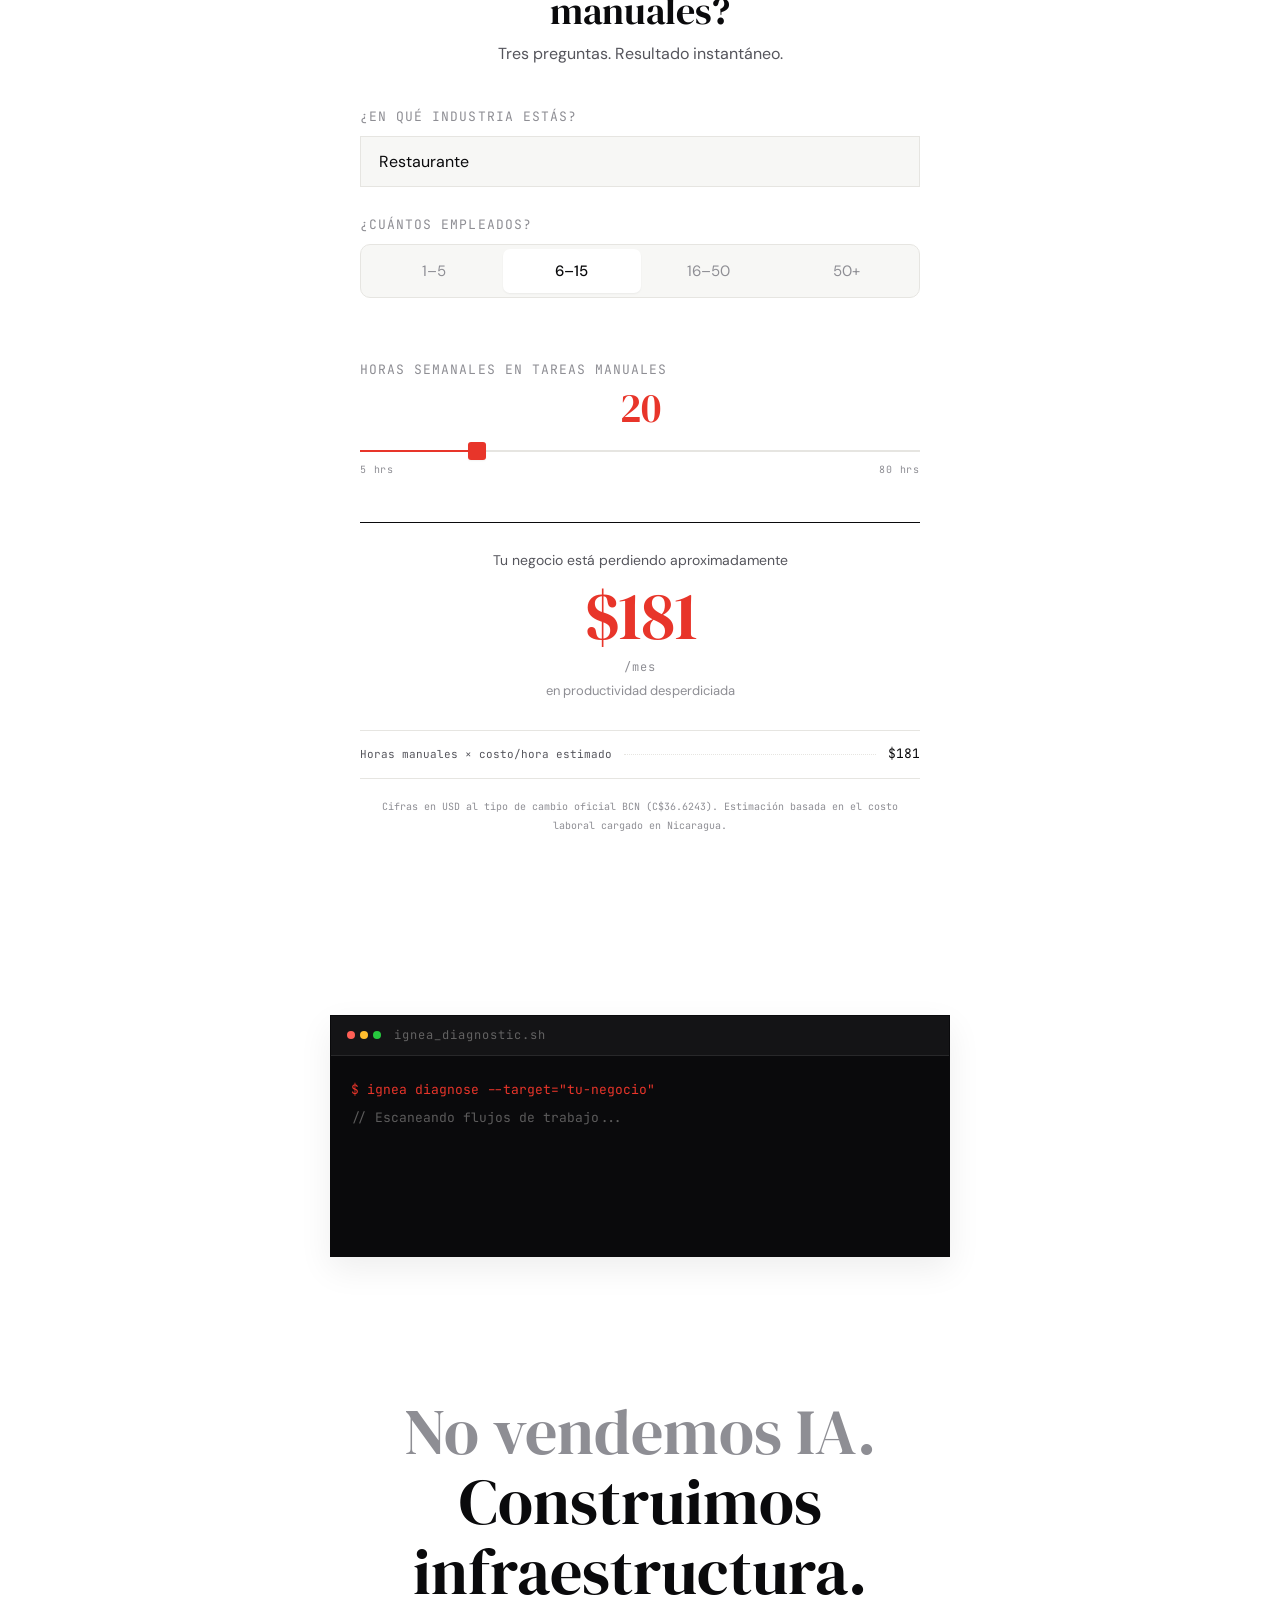
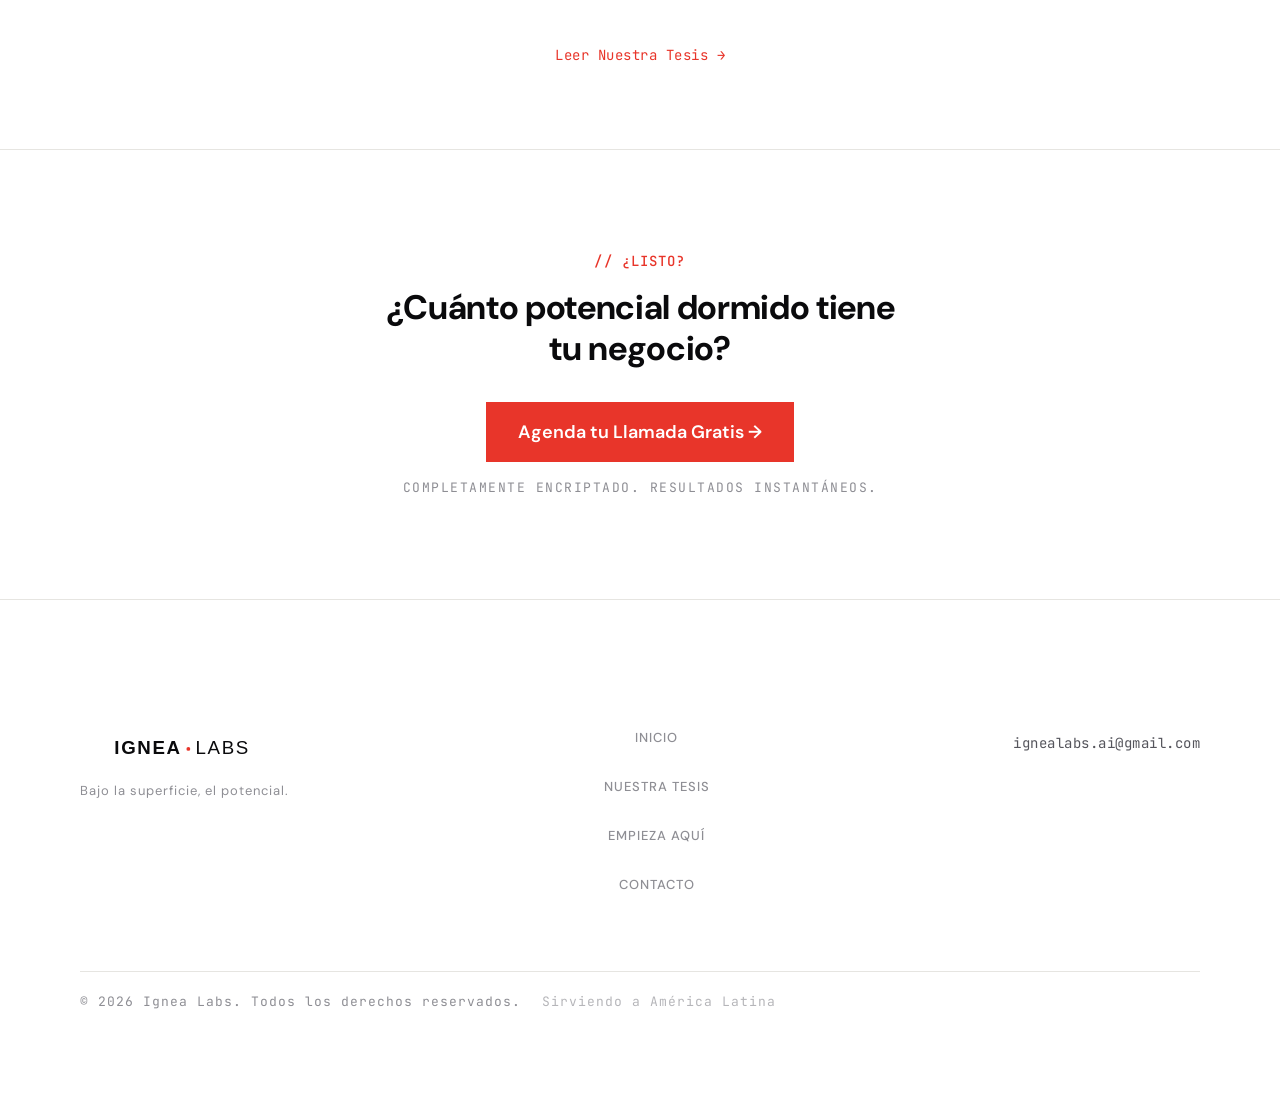
==== commit d86a25ce: "fix: correct CLAUDE.md's question-count claim and the wrong footer email D1: CLAUDE.md said the live" ====
--- a/index.html
+++ b/index.html
@@ -169,7 +169,7 @@
   }
 </style>
 <script type="application/ld+json">
-{"@context":"https://schema.org","@type":"LocalBusiness","name":"Ignea Labs","description":"AI infrastructure for Latin American SMBs","email":"ignealabs@outlook.com","areaServed":{"@type":"Place","name":"Latin America"},"knowsLanguage":["es","en"]}
+{"@context":"https://schema.org","@type":"LocalBusiness","name":"Ignea Labs","description":"AI infrastructure for Latin American SMBs","email":"ignealabs.ai@gmail.com","areaServed":{"@type":"Place","name":"Latin America"},"knowsLanguage":["es","en"]}
 </script>
 <style>[data-i18n],[data-i18n-html],[data-i18n-btn]{visibility:hidden}</style>
 <script src="js/i18n.js"></script>
@@ -555,7 +555,7 @@
         <a href="contact" data-i18n="nav.contact">Contacto</a>
       </div>
       <div class="footer-contact">
-        <a href="mailto:ignealabs@outlook.com">ignealabs@outlook.com</a>
+        <a href="mailto:ignealabs.ai@gmail.com">ignealabs.ai@gmail.com</a>
       </div>
     </div>
     <div class="footer-bottom">
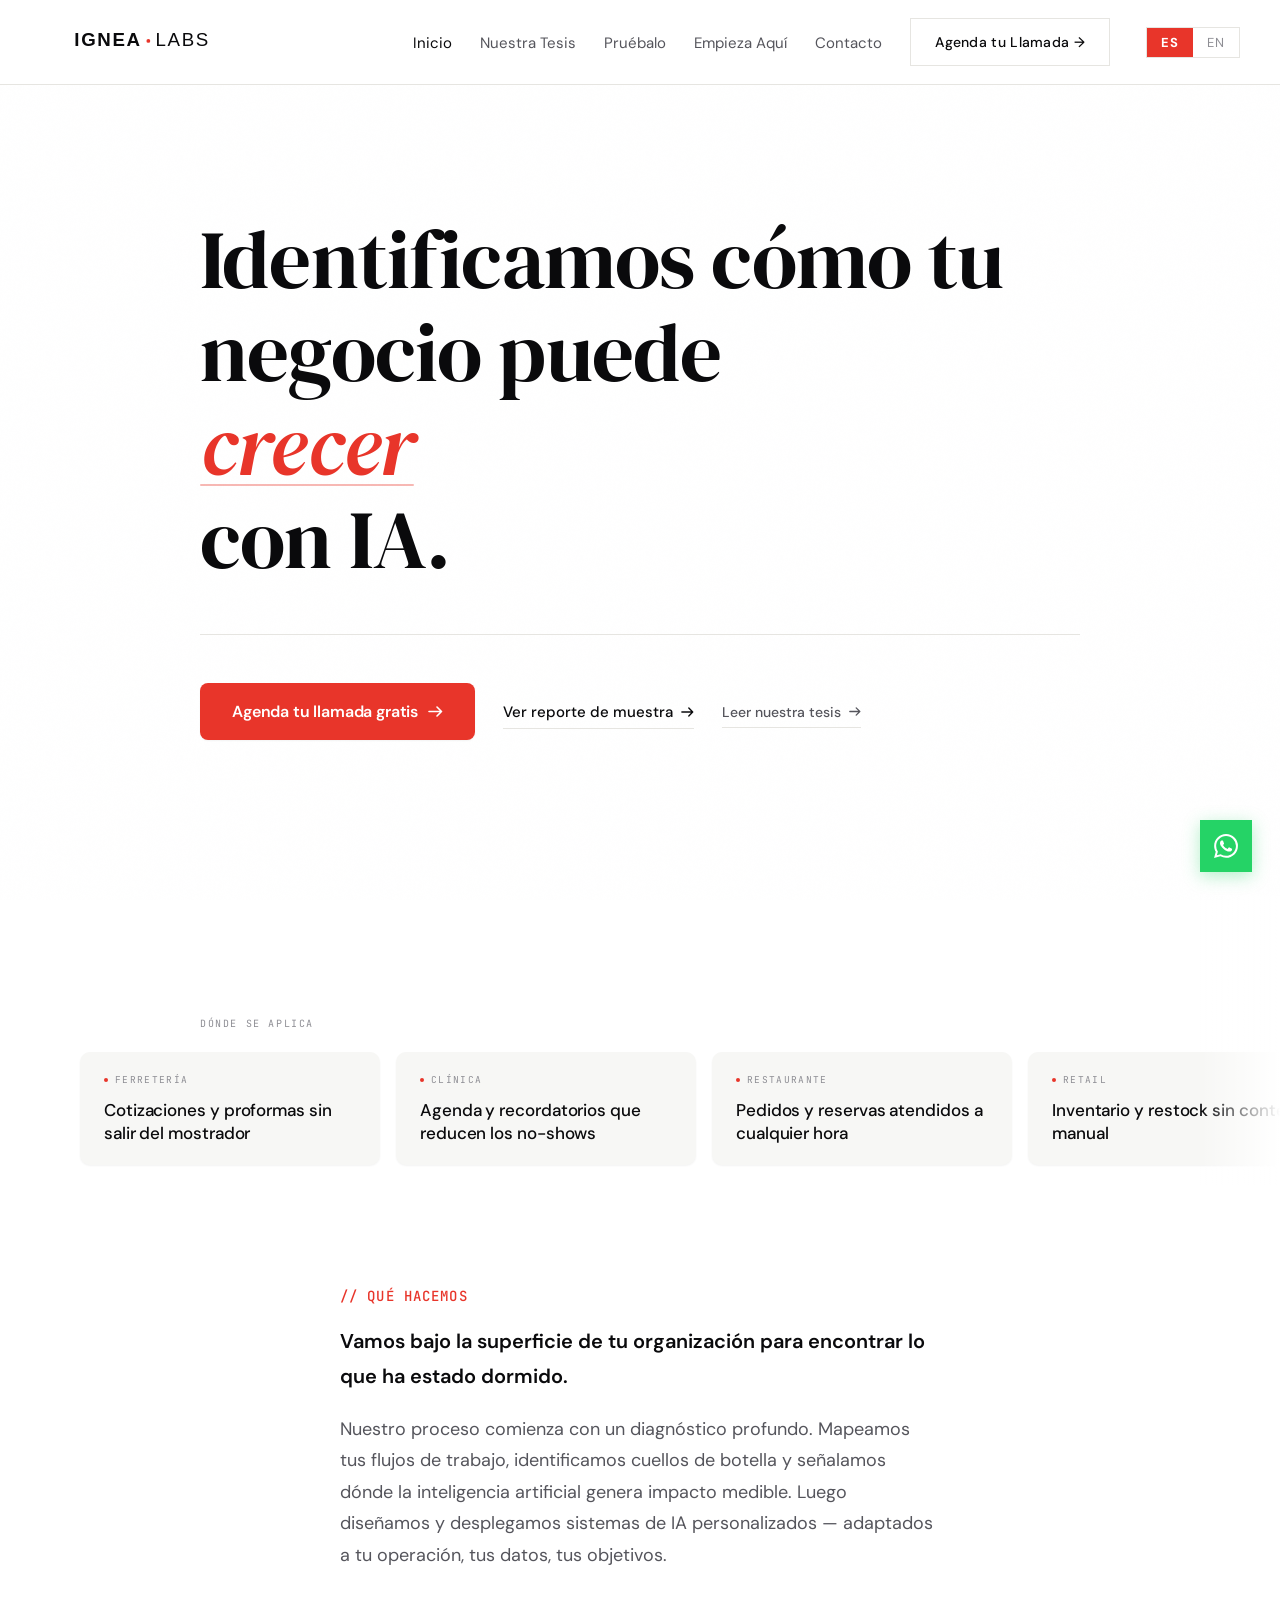
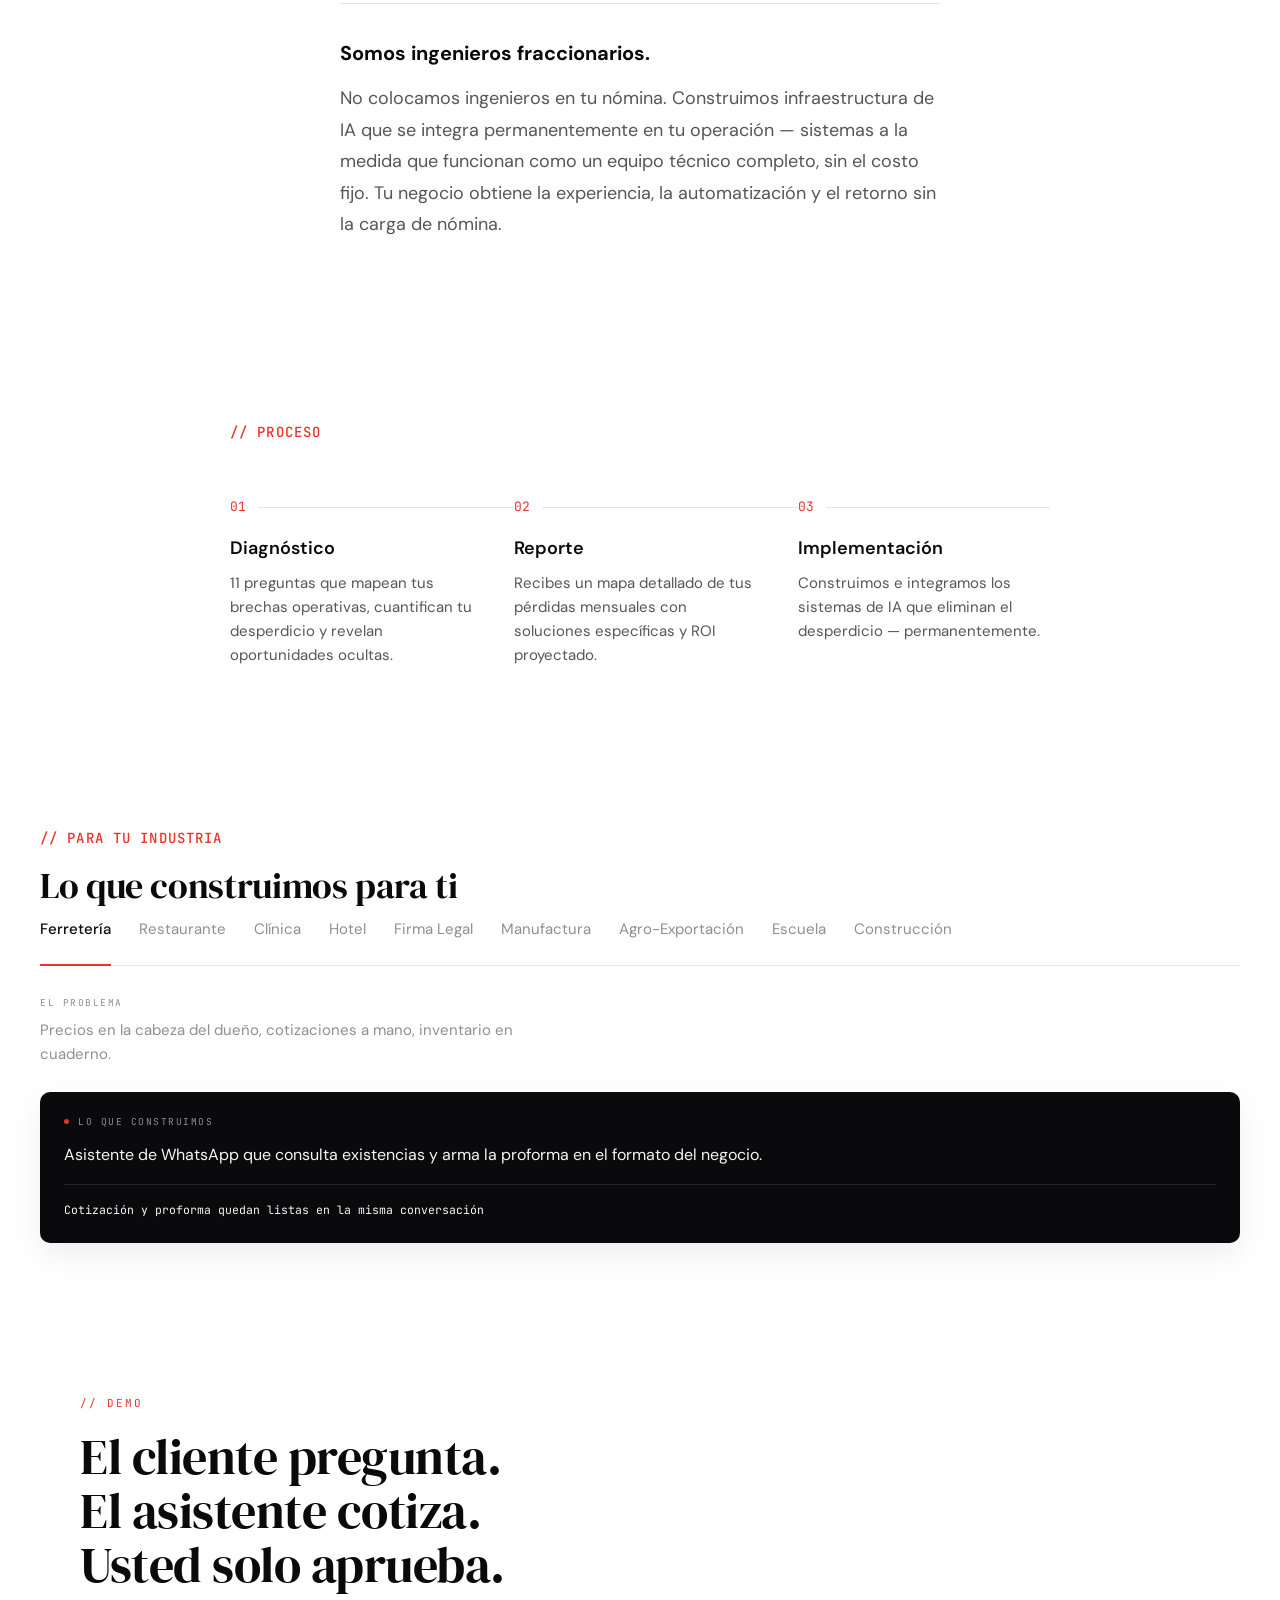
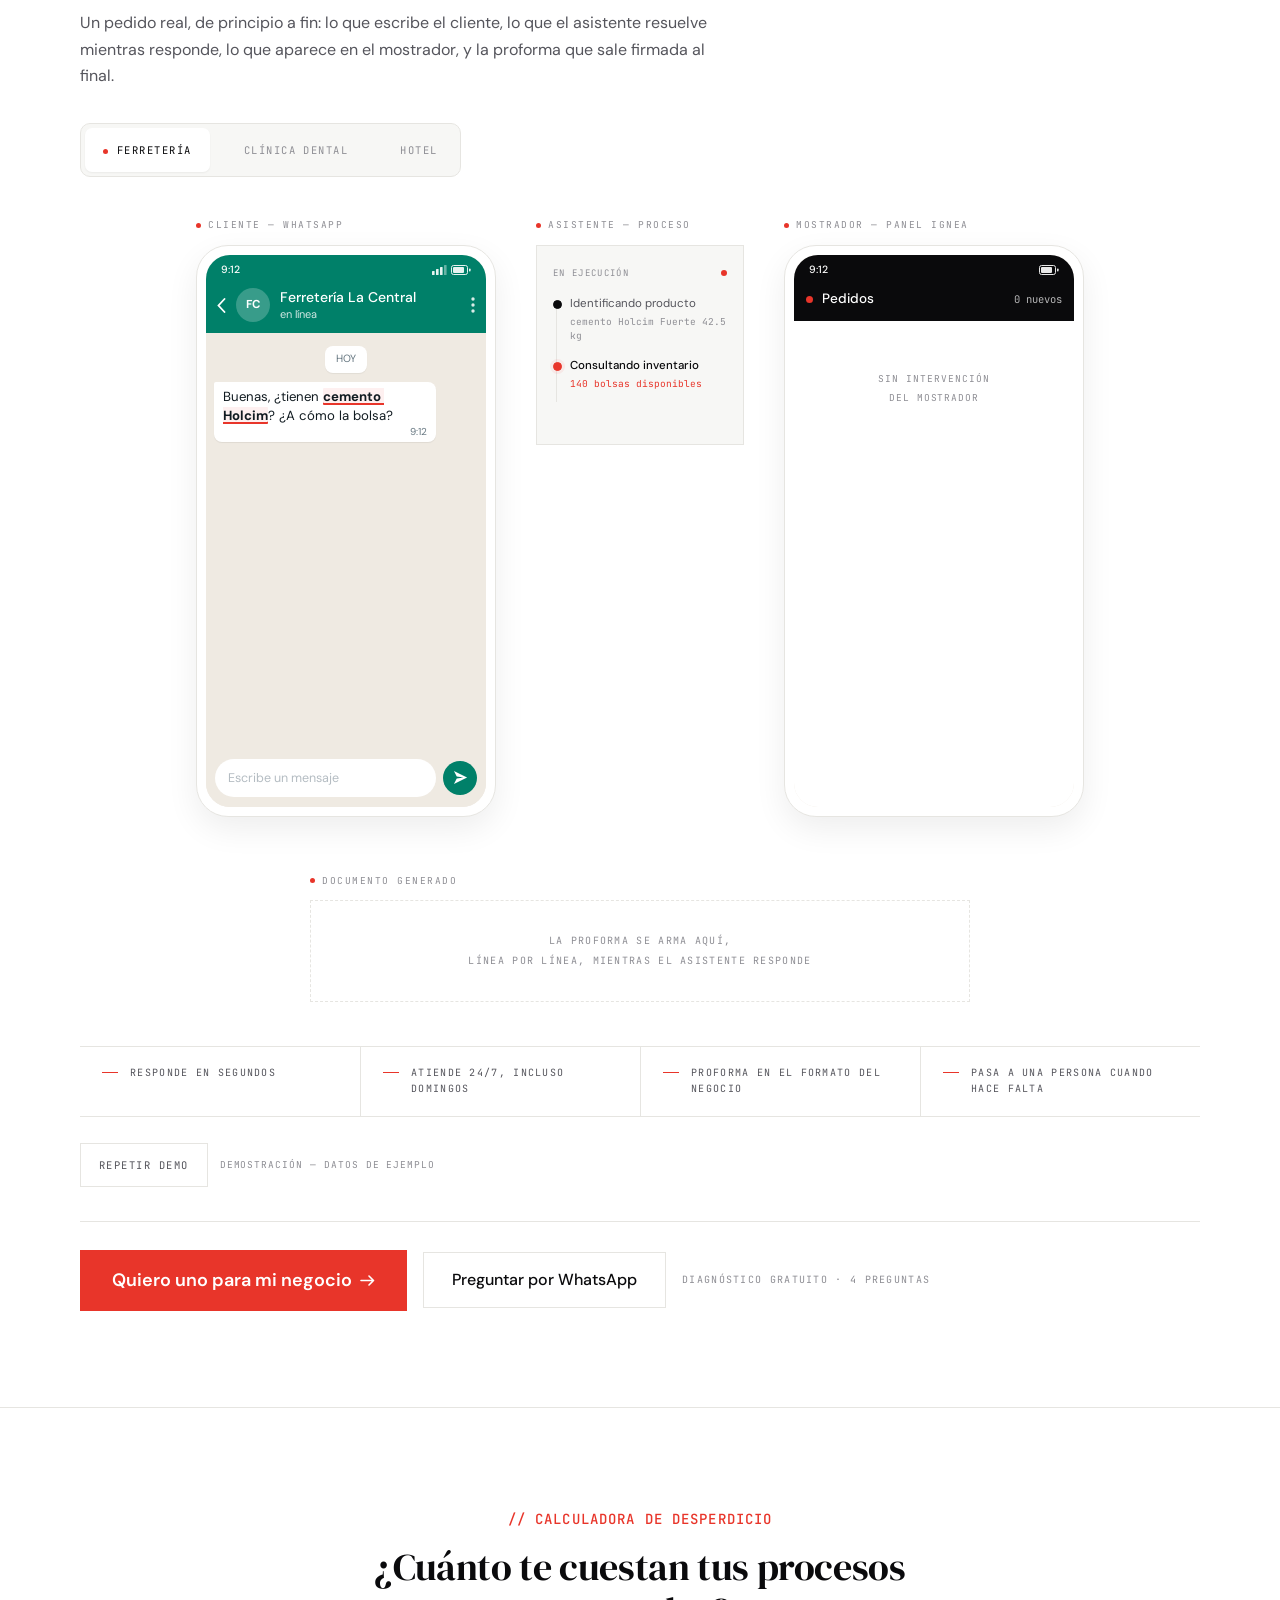
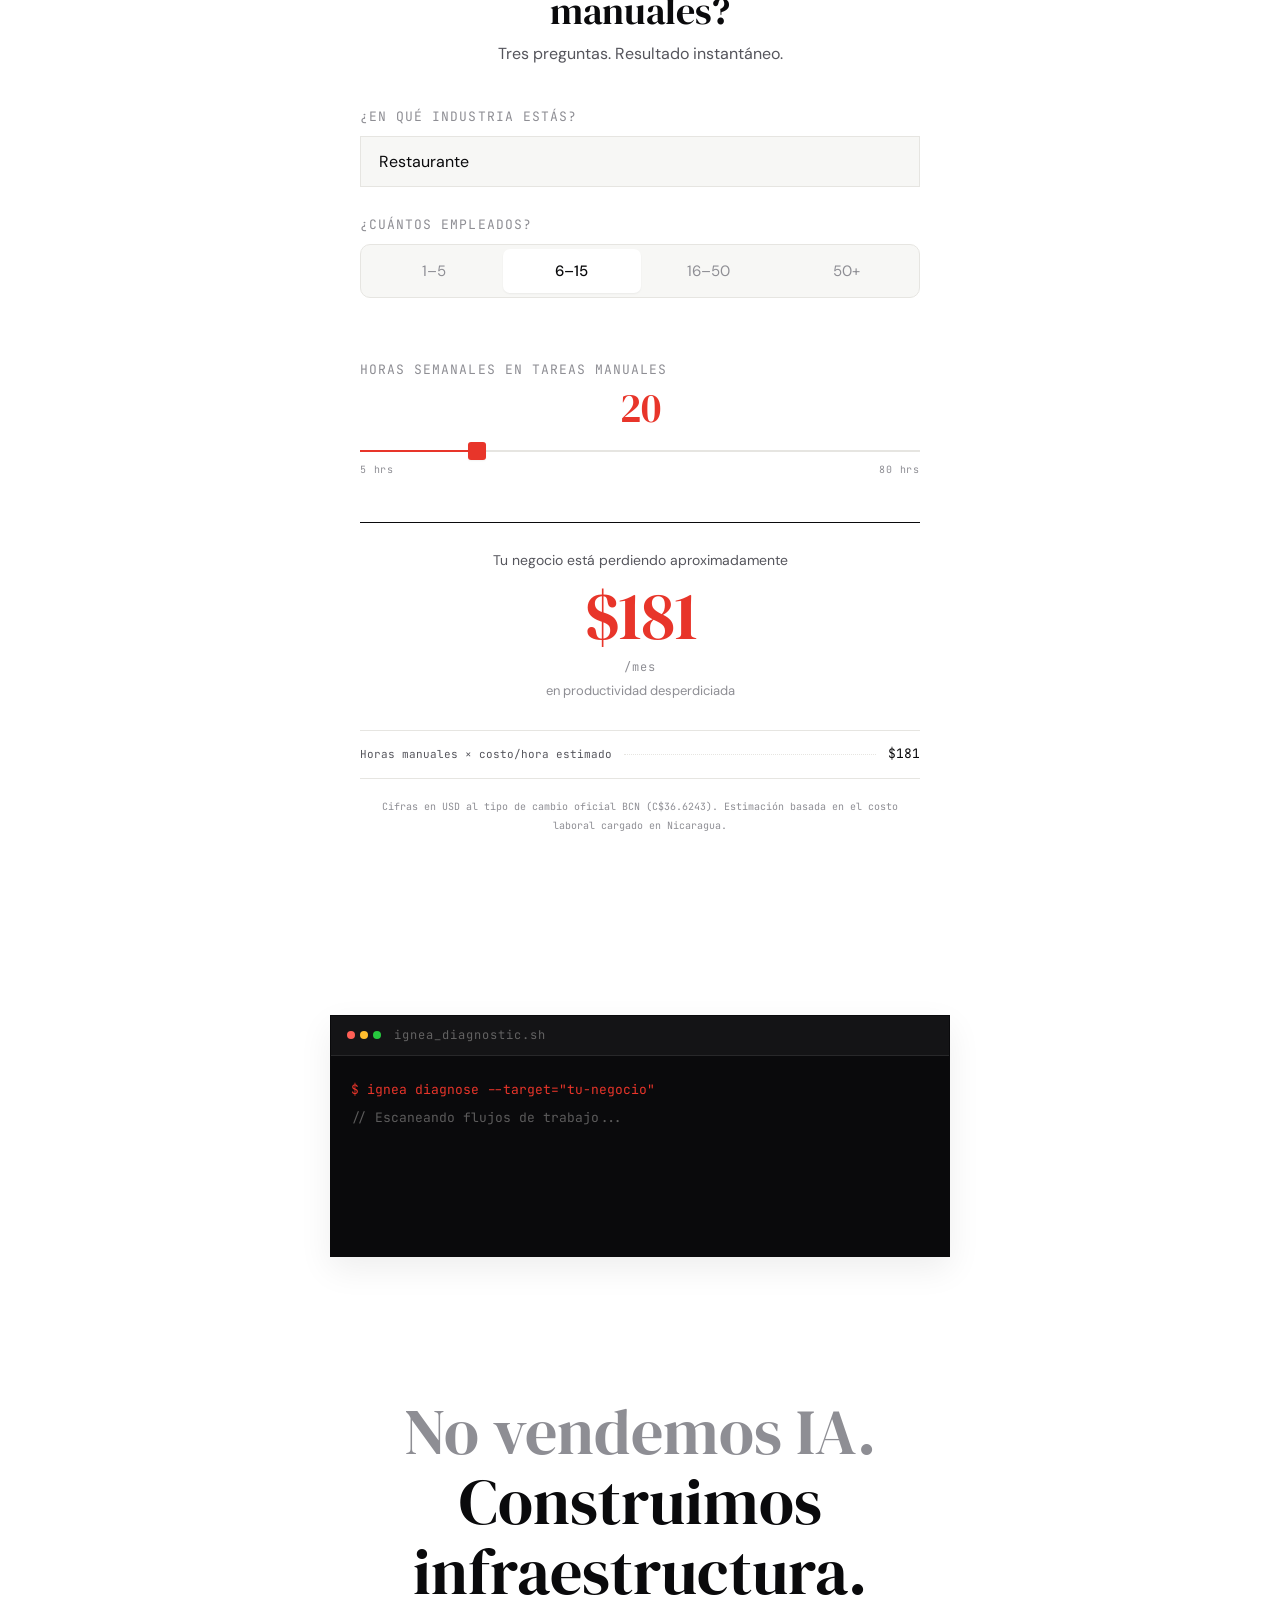
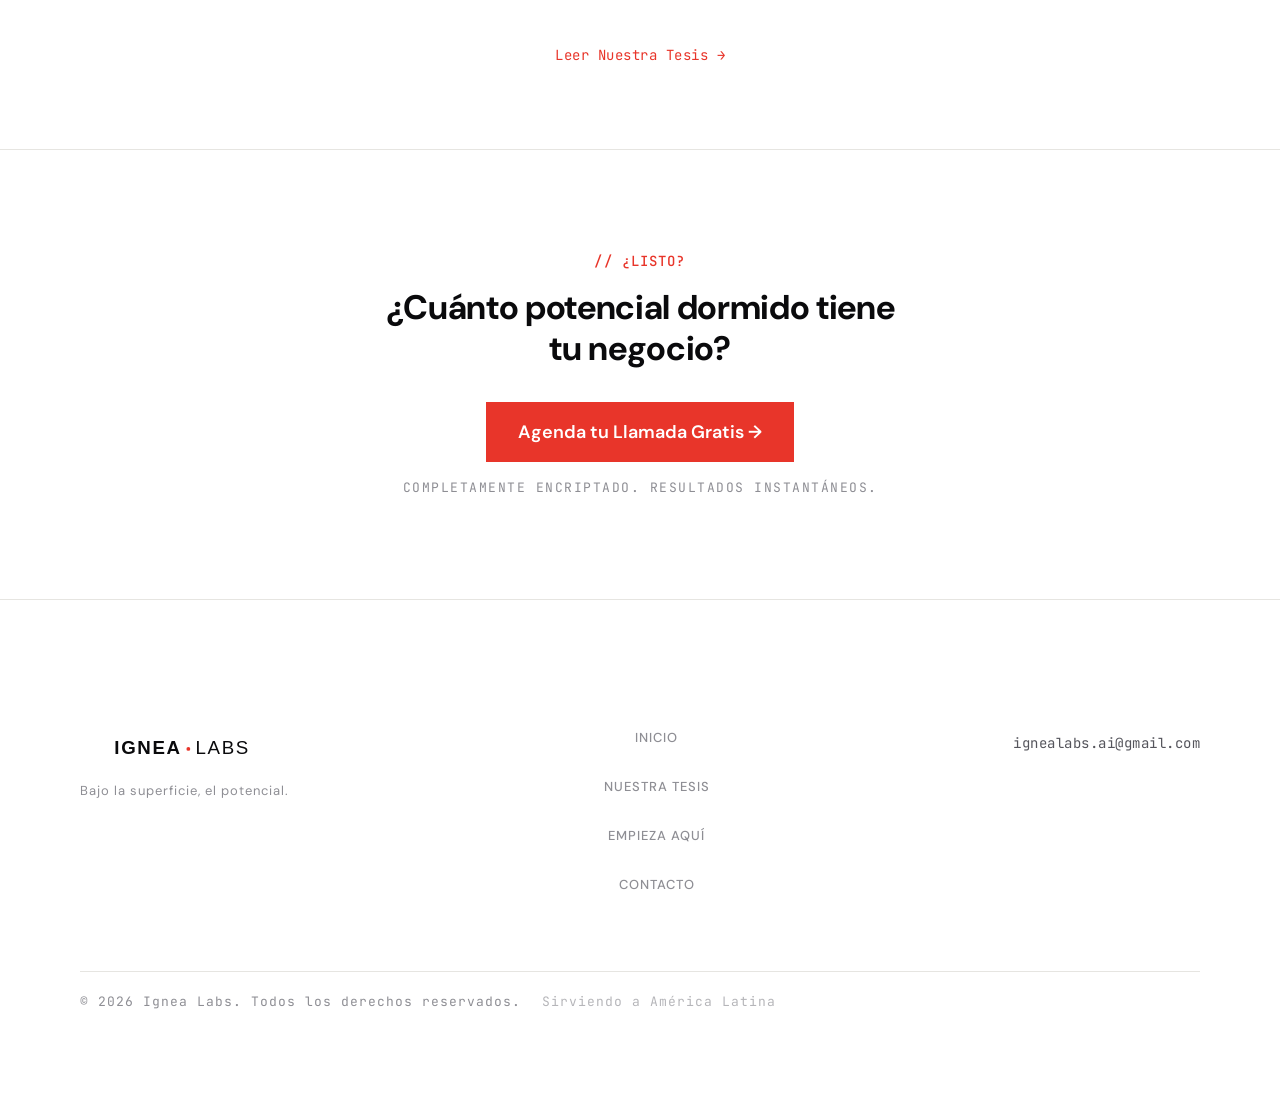
==== commit 9123f855: "feat: diagnostic polish - honest copy, revenue moved, phone validation, data retention Overnight spr" ====
--- a/index.html
+++ b/index.html
@@ -196,7 +196,7 @@
       <li><a href="diagnostic" data-i18n="nav.start">Empieza Aquí</a></li>
       <li><a href="contact" data-i18n="nav.contact">Contacto</a></li>
     </ul>
-    <a href="diagnostic" class="btn-ghost btn-nav" data-i18n-html="nav.cta">Agenda tu Llamada &rarr;</a>
+    <a href="https://calendar.app.google/E4dfYkm8epTzdsiT7" target="_blank" rel="noopener" class="btn-ghost btn-nav" data-i18n-html="nav.cta">Agenda tu Llamada &rarr;</a>
     <button class="hamburger" id="hamburger" aria-label="Menu">
       <span></span><span></span><span></span>
     </button>
@@ -533,7 +533,7 @@
   <div class="content-wrap" style="text-align:center">
     <div class="sec-tag" data-i18n="cta.tag">// ¿Listo?</div>
     <h2 data-i18n="cta.headline">¿Cuánto potencial dormido tiene tu negocio?</h2>
-    <a href="diagnostic" class="btn-primary" data-i18n-html="cta.btn">Agenda tu Llamada Gratis &rarr;</a>
+    <a href="https://calendar.app.google/E4dfYkm8epTzdsiT7" target="_blank" rel="noopener" class="btn-primary" data-i18n-html="cta.btn">Agenda tu Llamada Gratis &rarr;</a>
     <p class="cta-note" data-i18n="cta.note">Completamente encriptado. Resultados instantáneos.</p>
   </div>
 </section>
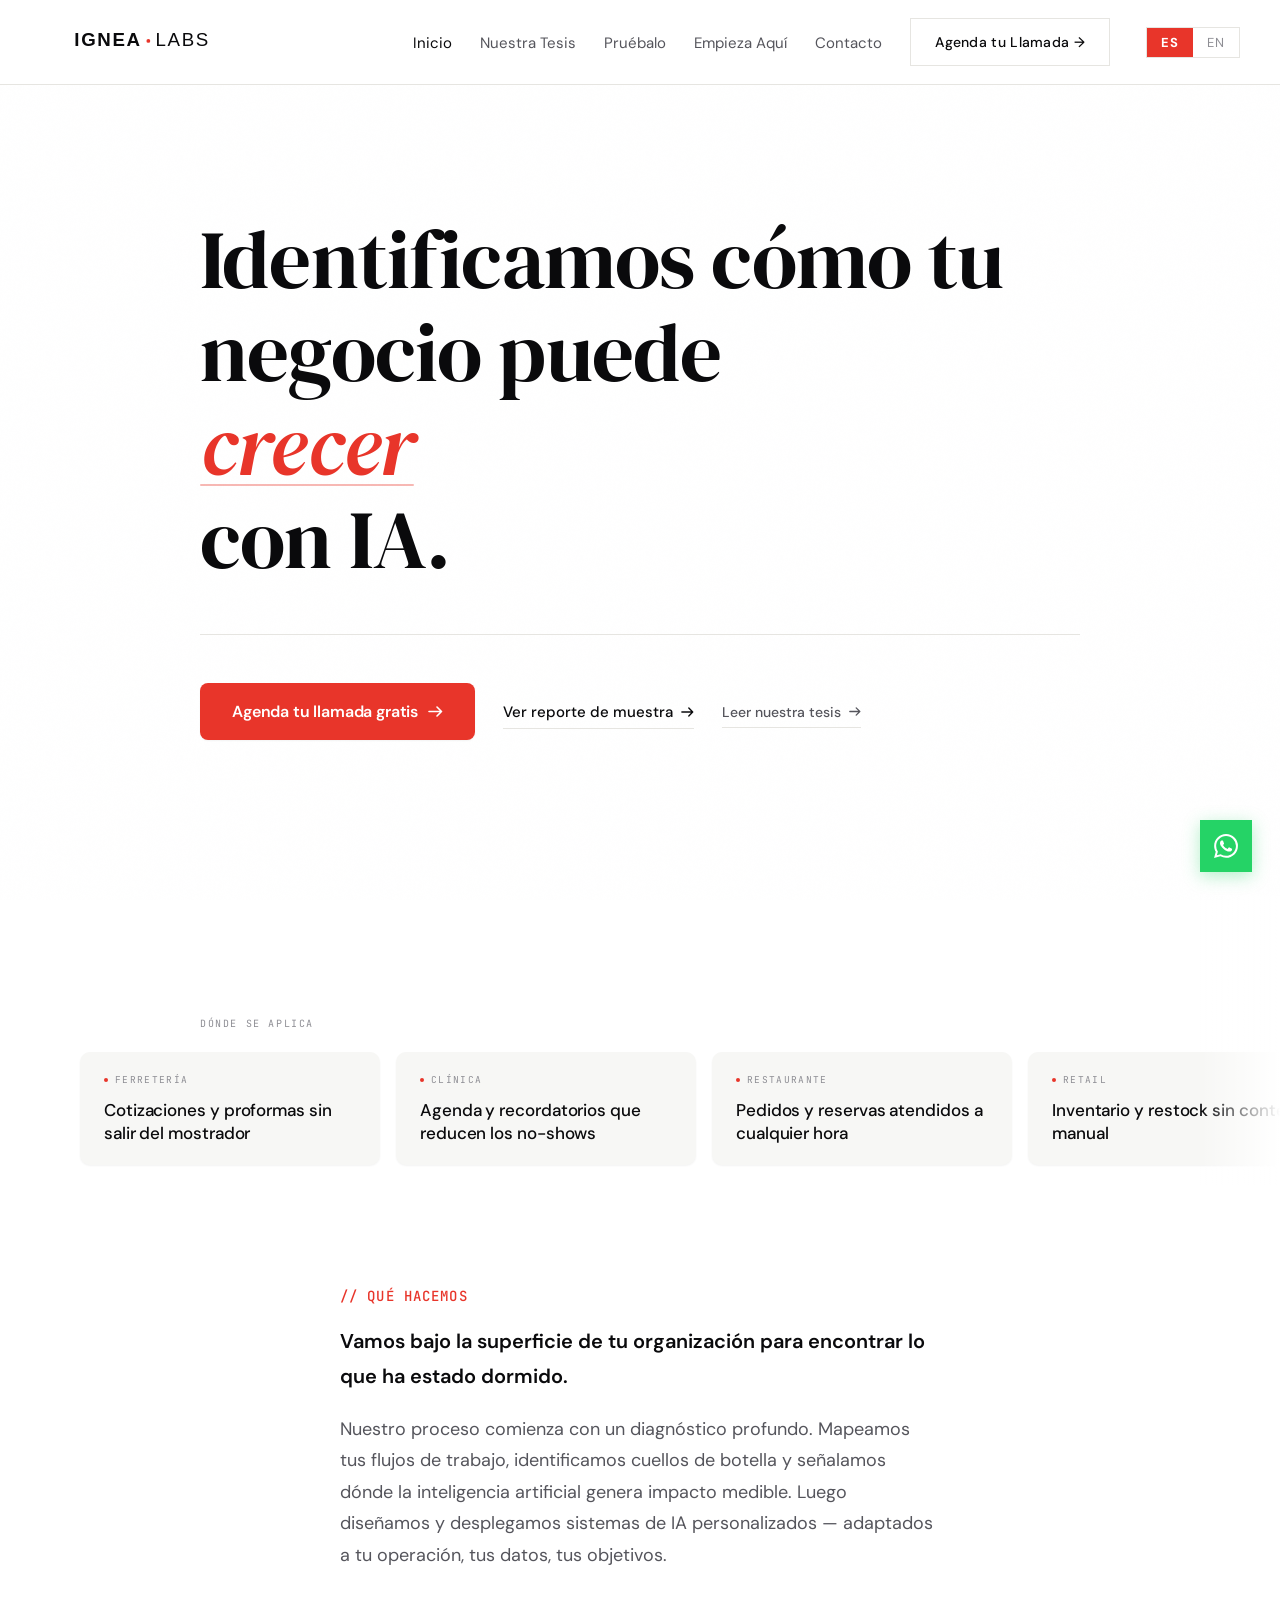
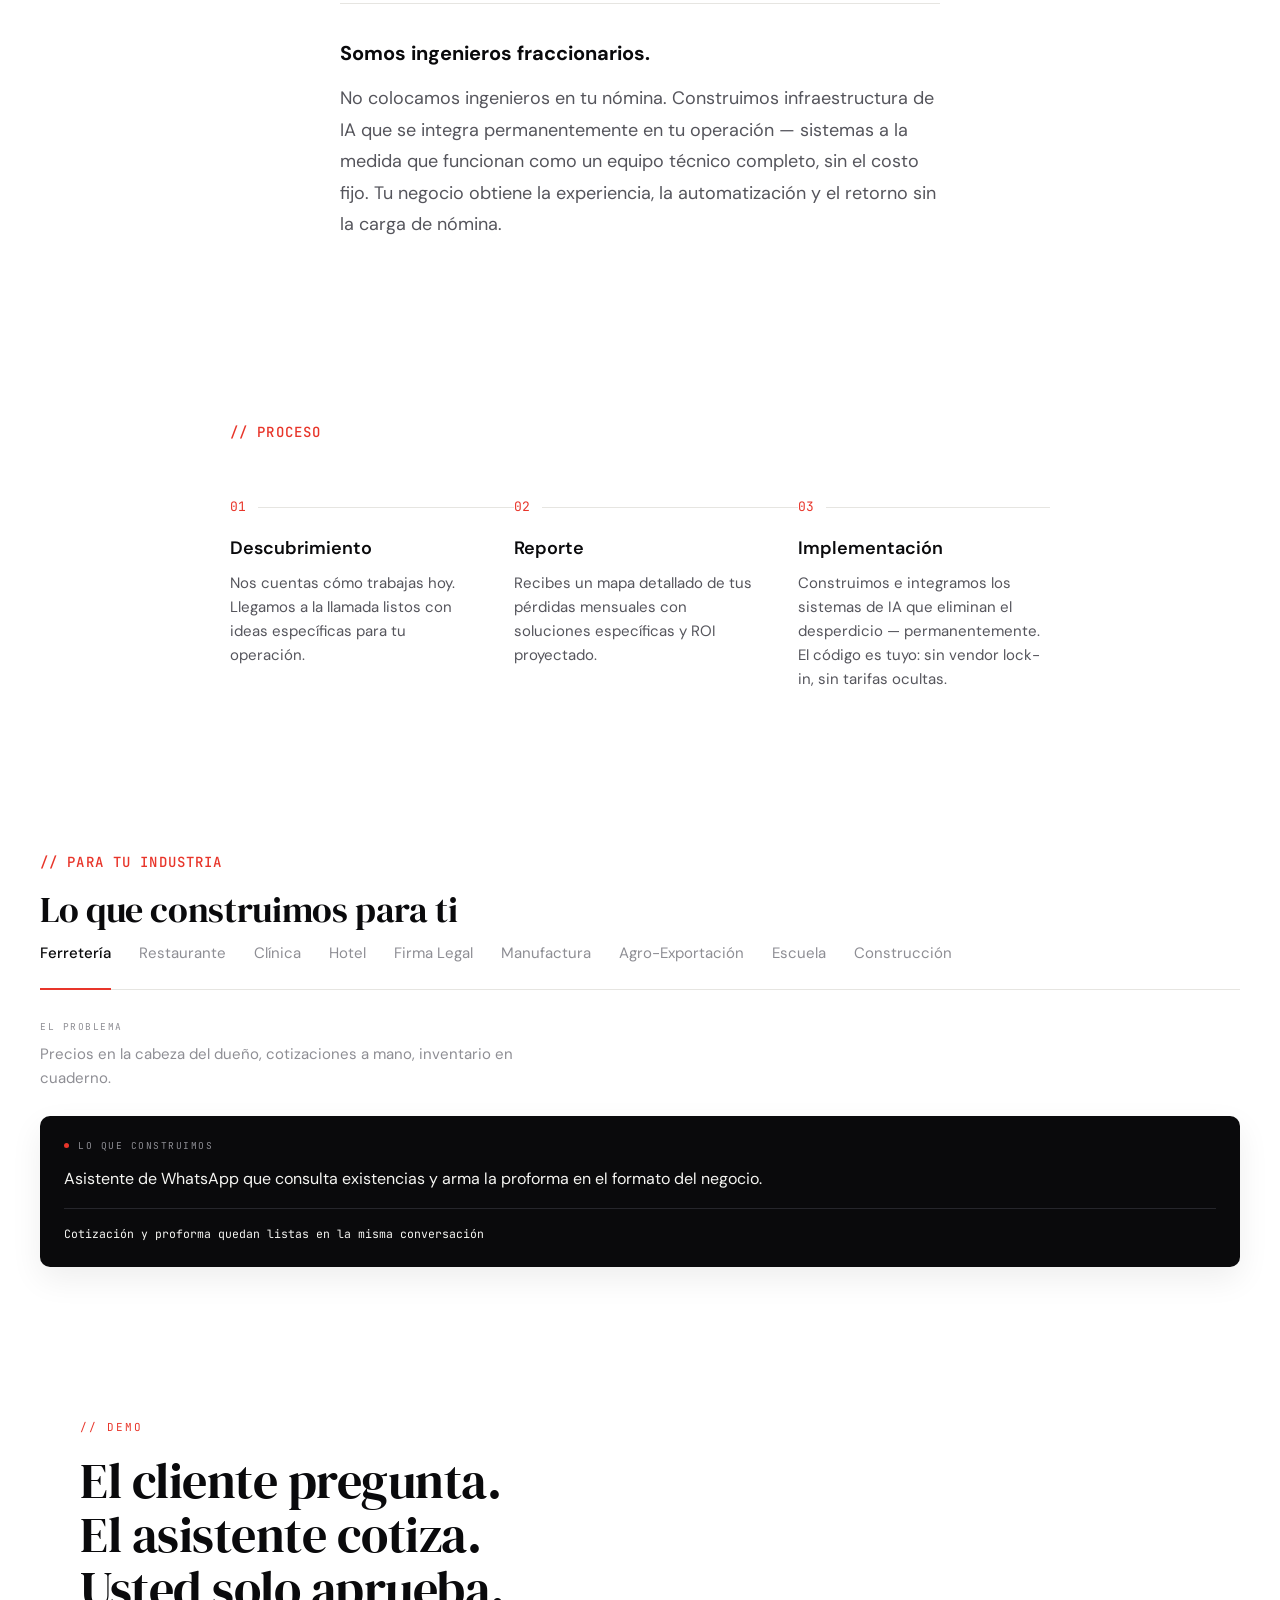
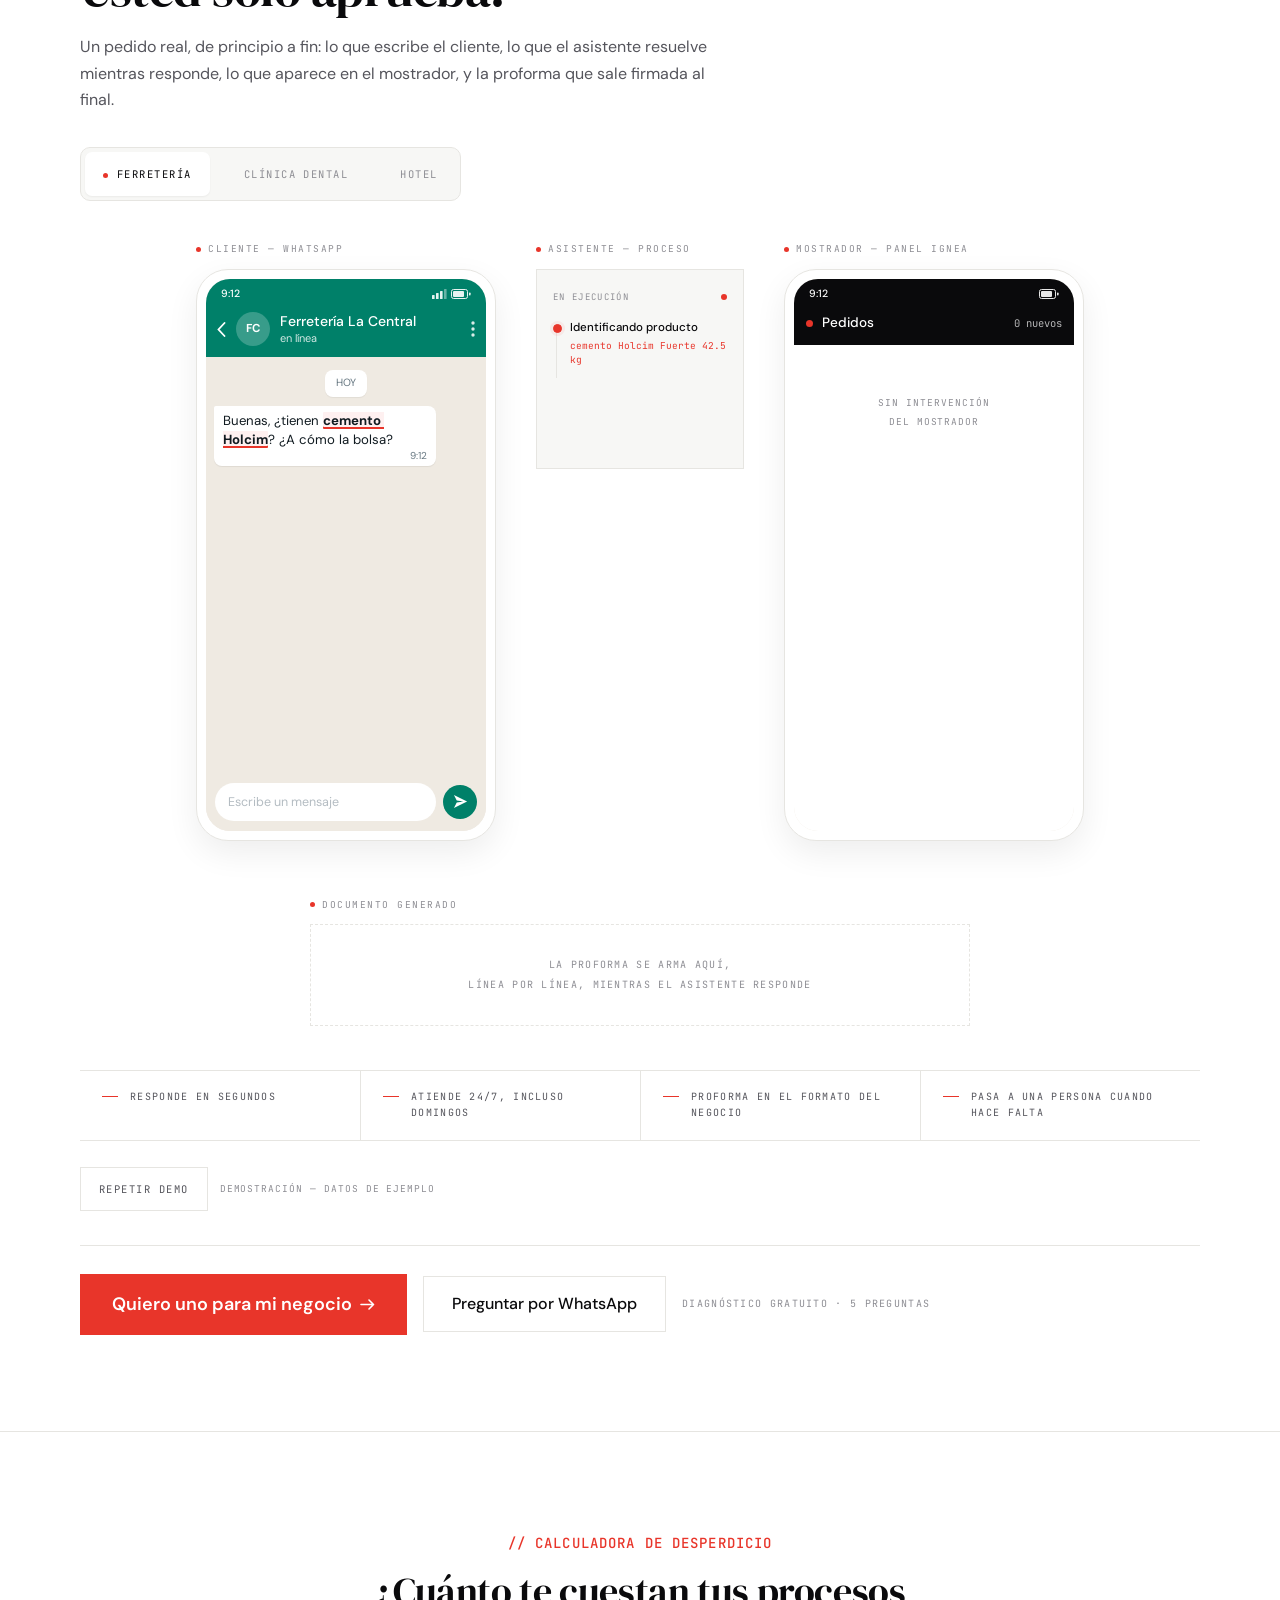
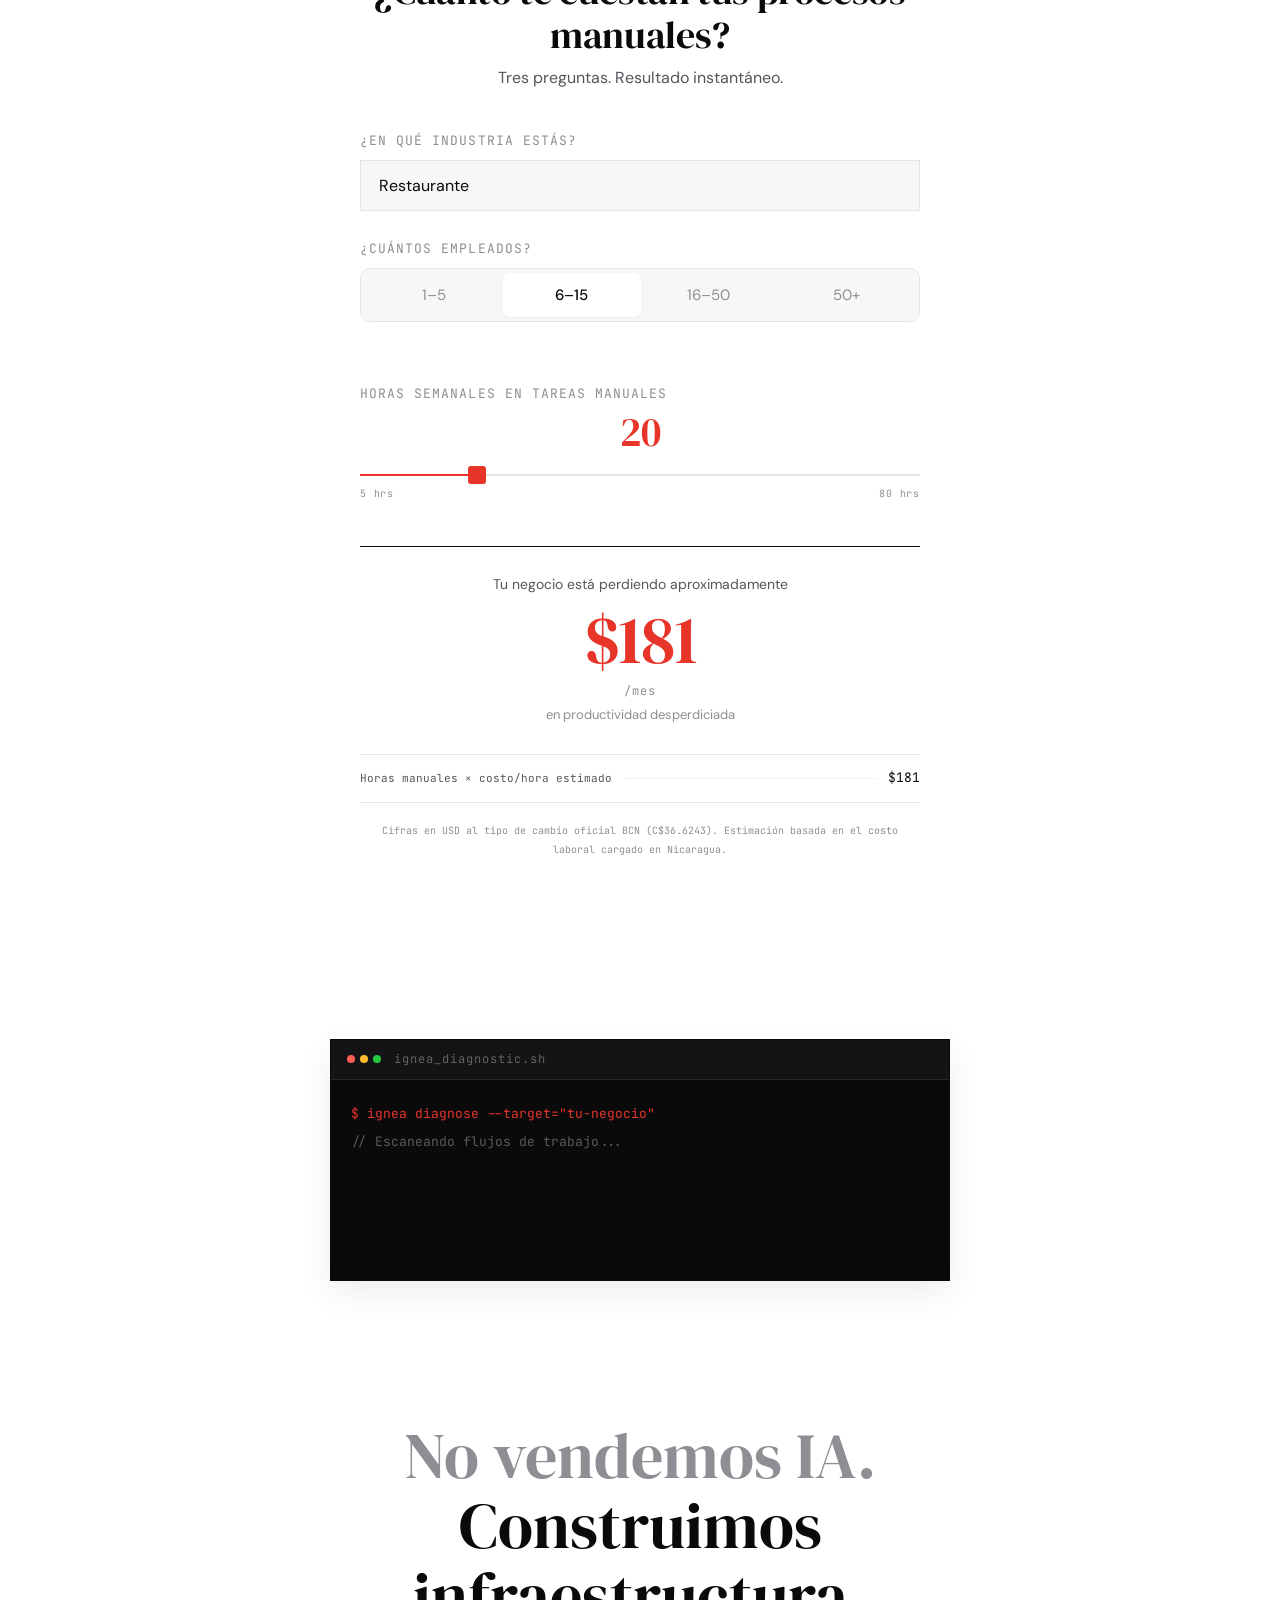
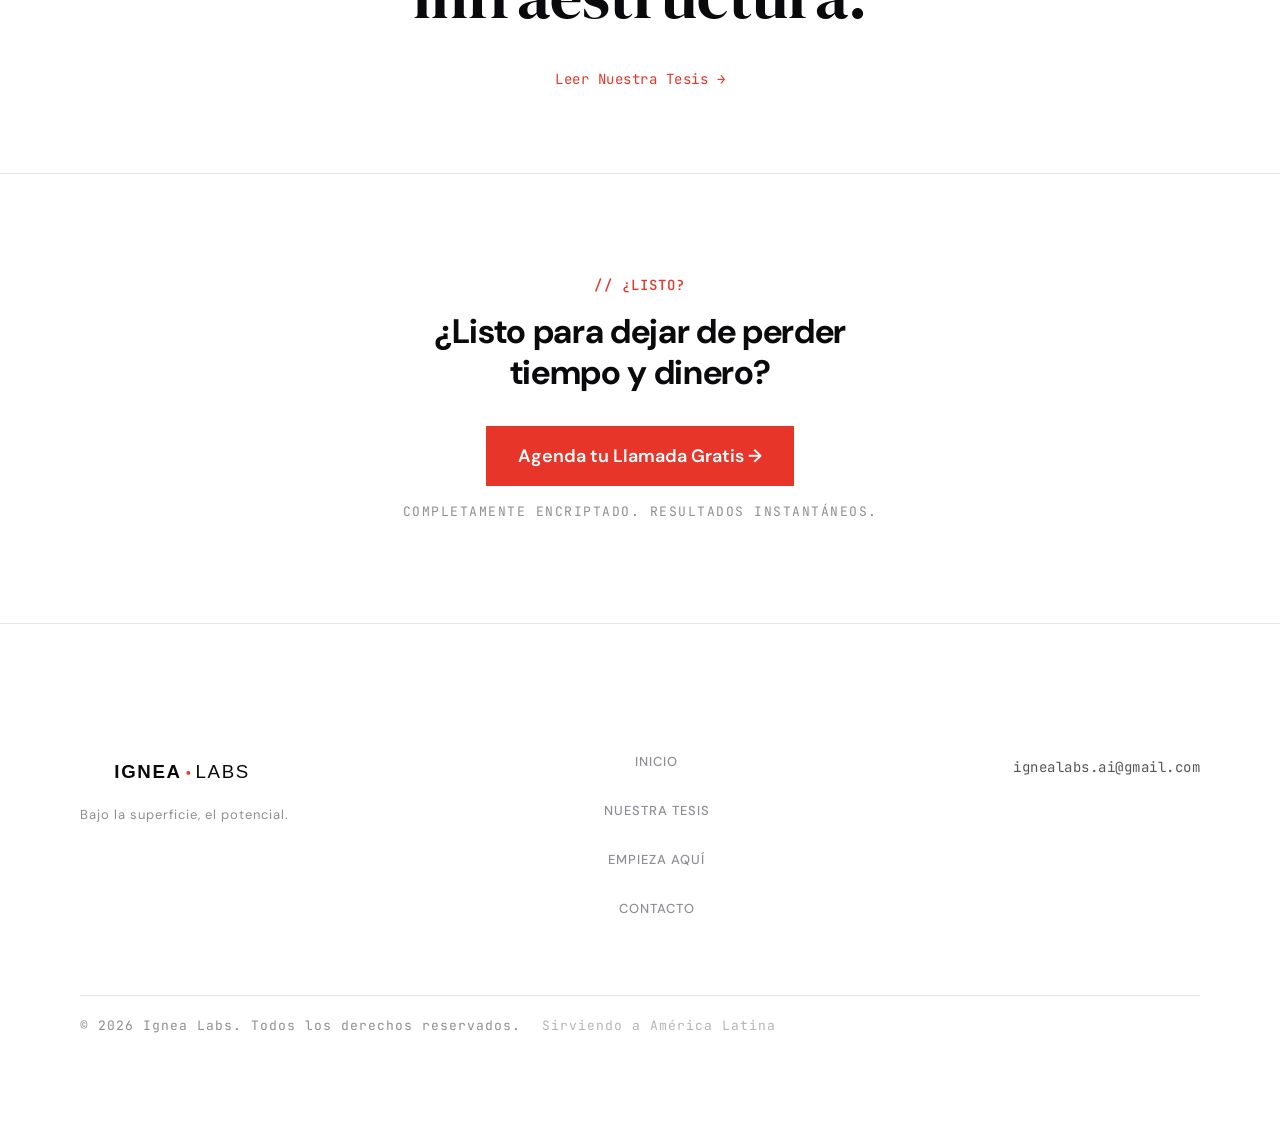
==== commit 2c8f9343: "fix: i18n first-visit bug, question count, voice documented 1. i18n init() only applied translations" ====
--- a/index.html
+++ b/index.html
@@ -304,7 +304,7 @@
       <div class="pstep">
         <div class="pstep-n">01</div>
         <div class="pstep-t" data-i18n="process.s1t">Diagnóstico</div>
-        <div class="pstep-d" data-i18n="process.s1d">11 preguntas que mapean tus brechas operativas, cuantifican tu desperdicio y revelan oportunidades ocultas.</div>
+        <div class="pstep-d" data-i18n="process.s1d">Nos cuentas cómo trabajas hoy. Llegamos a la llamada listos con ideas específicas para tu operación.</div>
       </div>
       <div class="pstep">
         <div class="pstep-n">02</div>
@@ -444,7 +444,7 @@
       <svg width="15" height="11" viewBox="0 0 15 11" fill="none" aria-hidden="true"><path d="M9 1l4.5 4.5L9 10M13 5.5H1" stroke="currentColor" stroke-width="1.6" stroke-linecap="round" stroke-linejoin="round"/></svg>
     </a>
     <a class="btn-ghost ig-cta__wa" href="https://wa.me/50589423985?text=Hola%2C%20vi%20la%20demo%20del%20asistente%20de%20WhatsApp%20y%20quiero%20uno%20para%20mi%20negocio." target="_blank" rel="noopener" data-i18n="ig.cta.wa">Preguntar por WhatsApp</a>
-    <span class="ig-cta__note" data-i18n="ig.cta.note">Diagnóstico gratuito &middot; 4 preguntas</span>
+    <span class="ig-cta__note" data-i18n="ig.cta.note">Diagnóstico gratuito &middot; 5 preguntas</span>
   </div>
 </section>
 
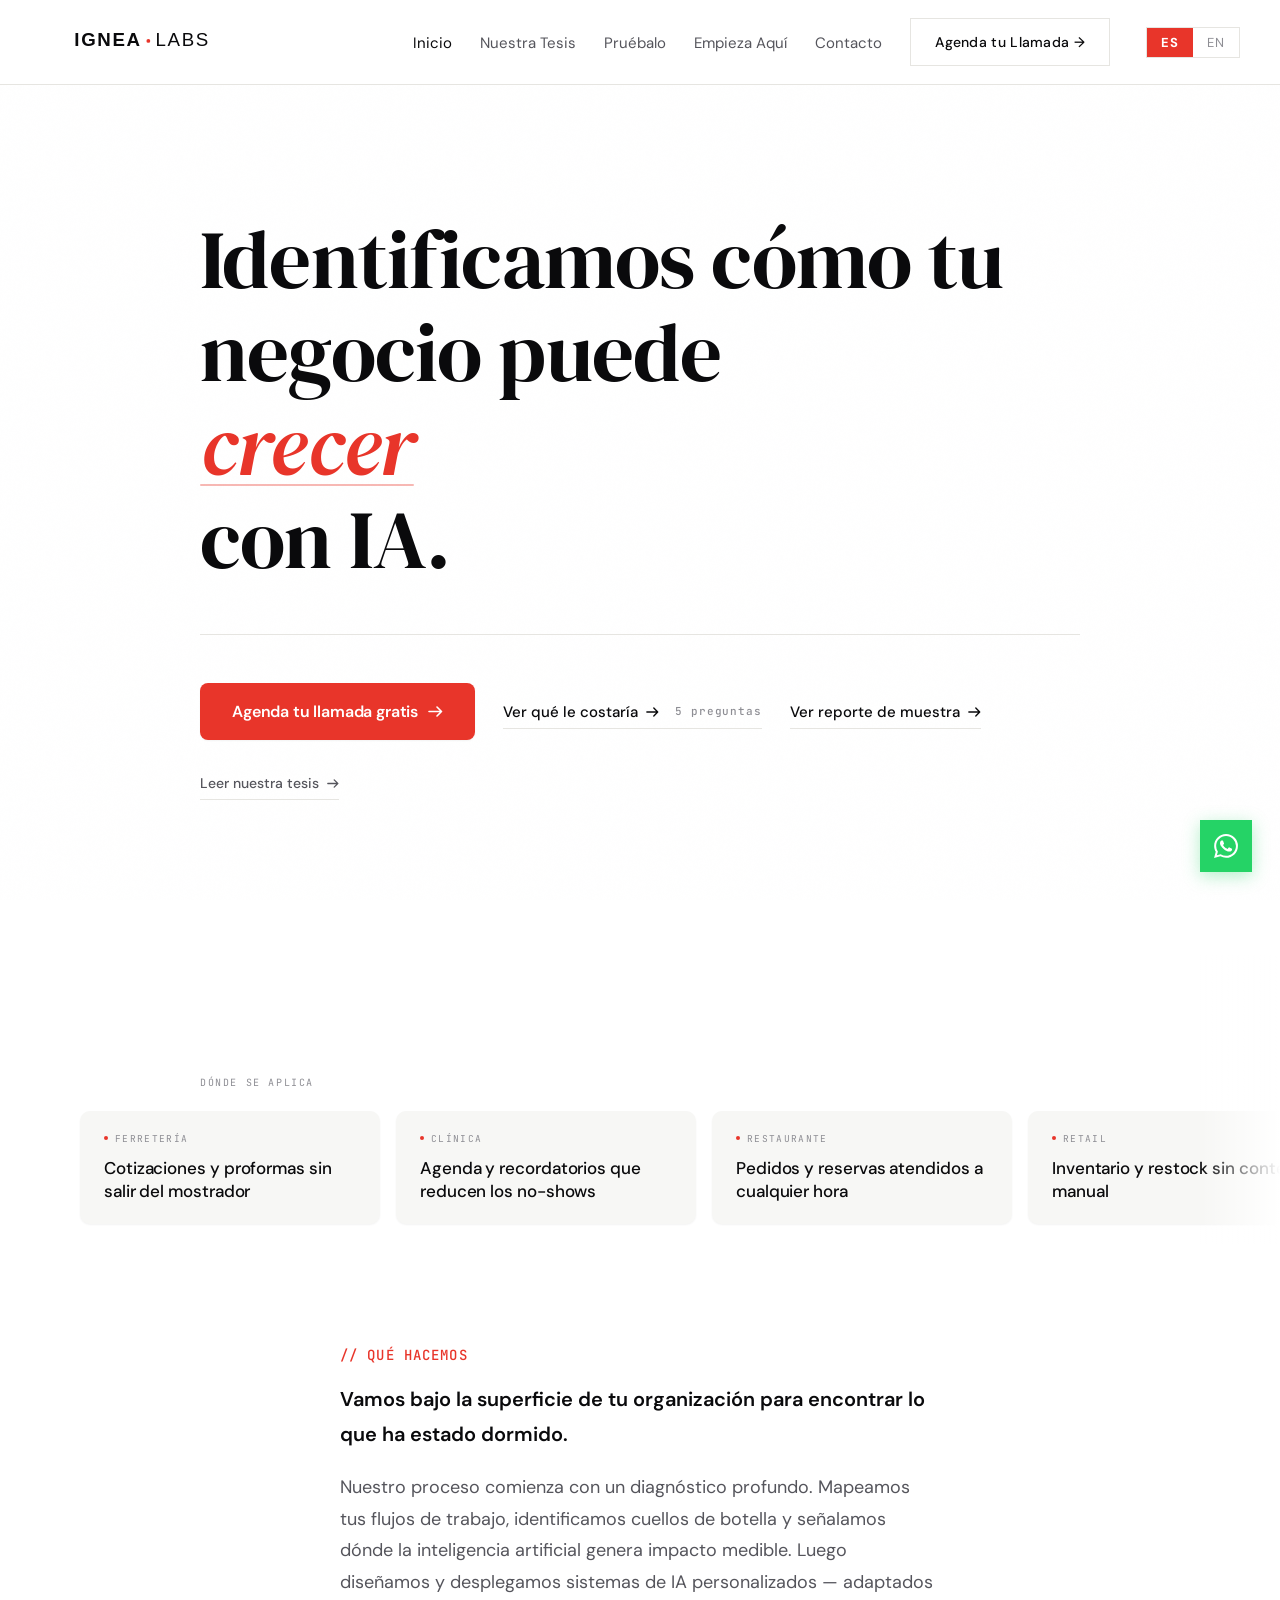
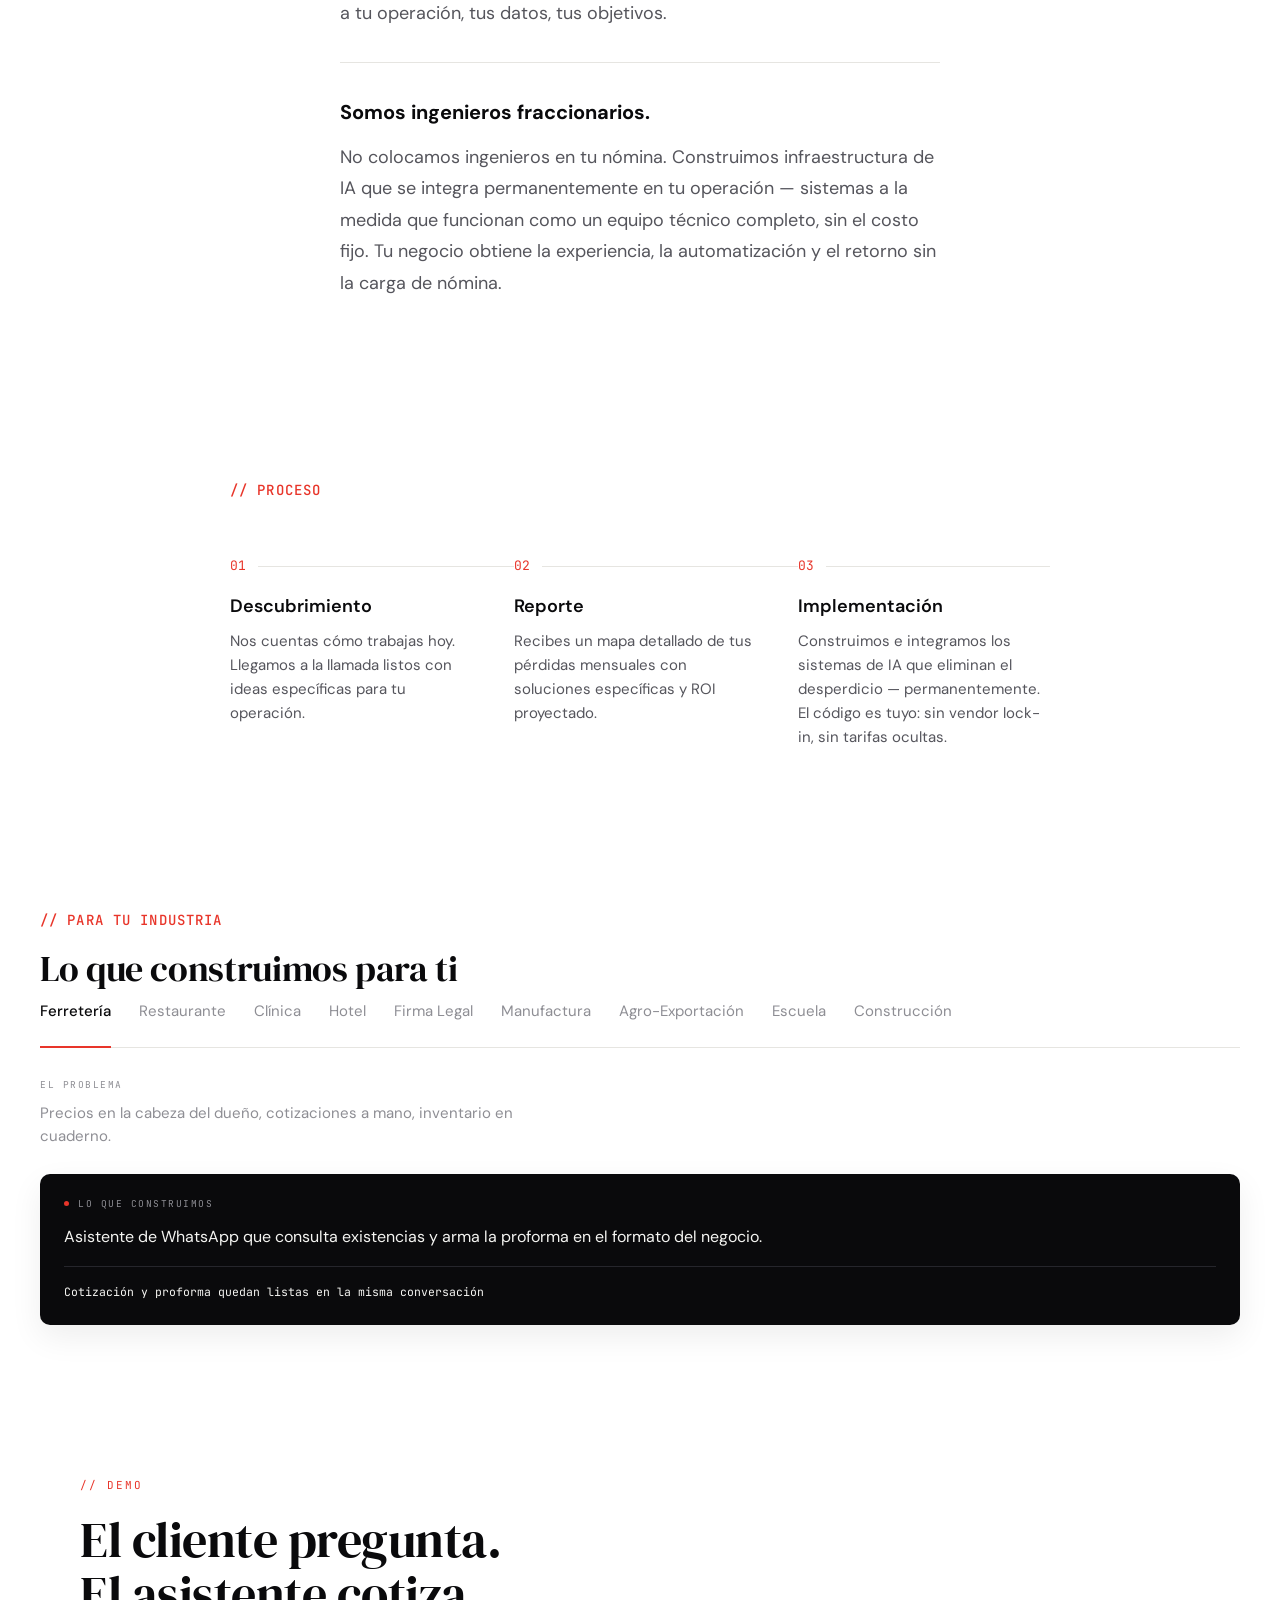
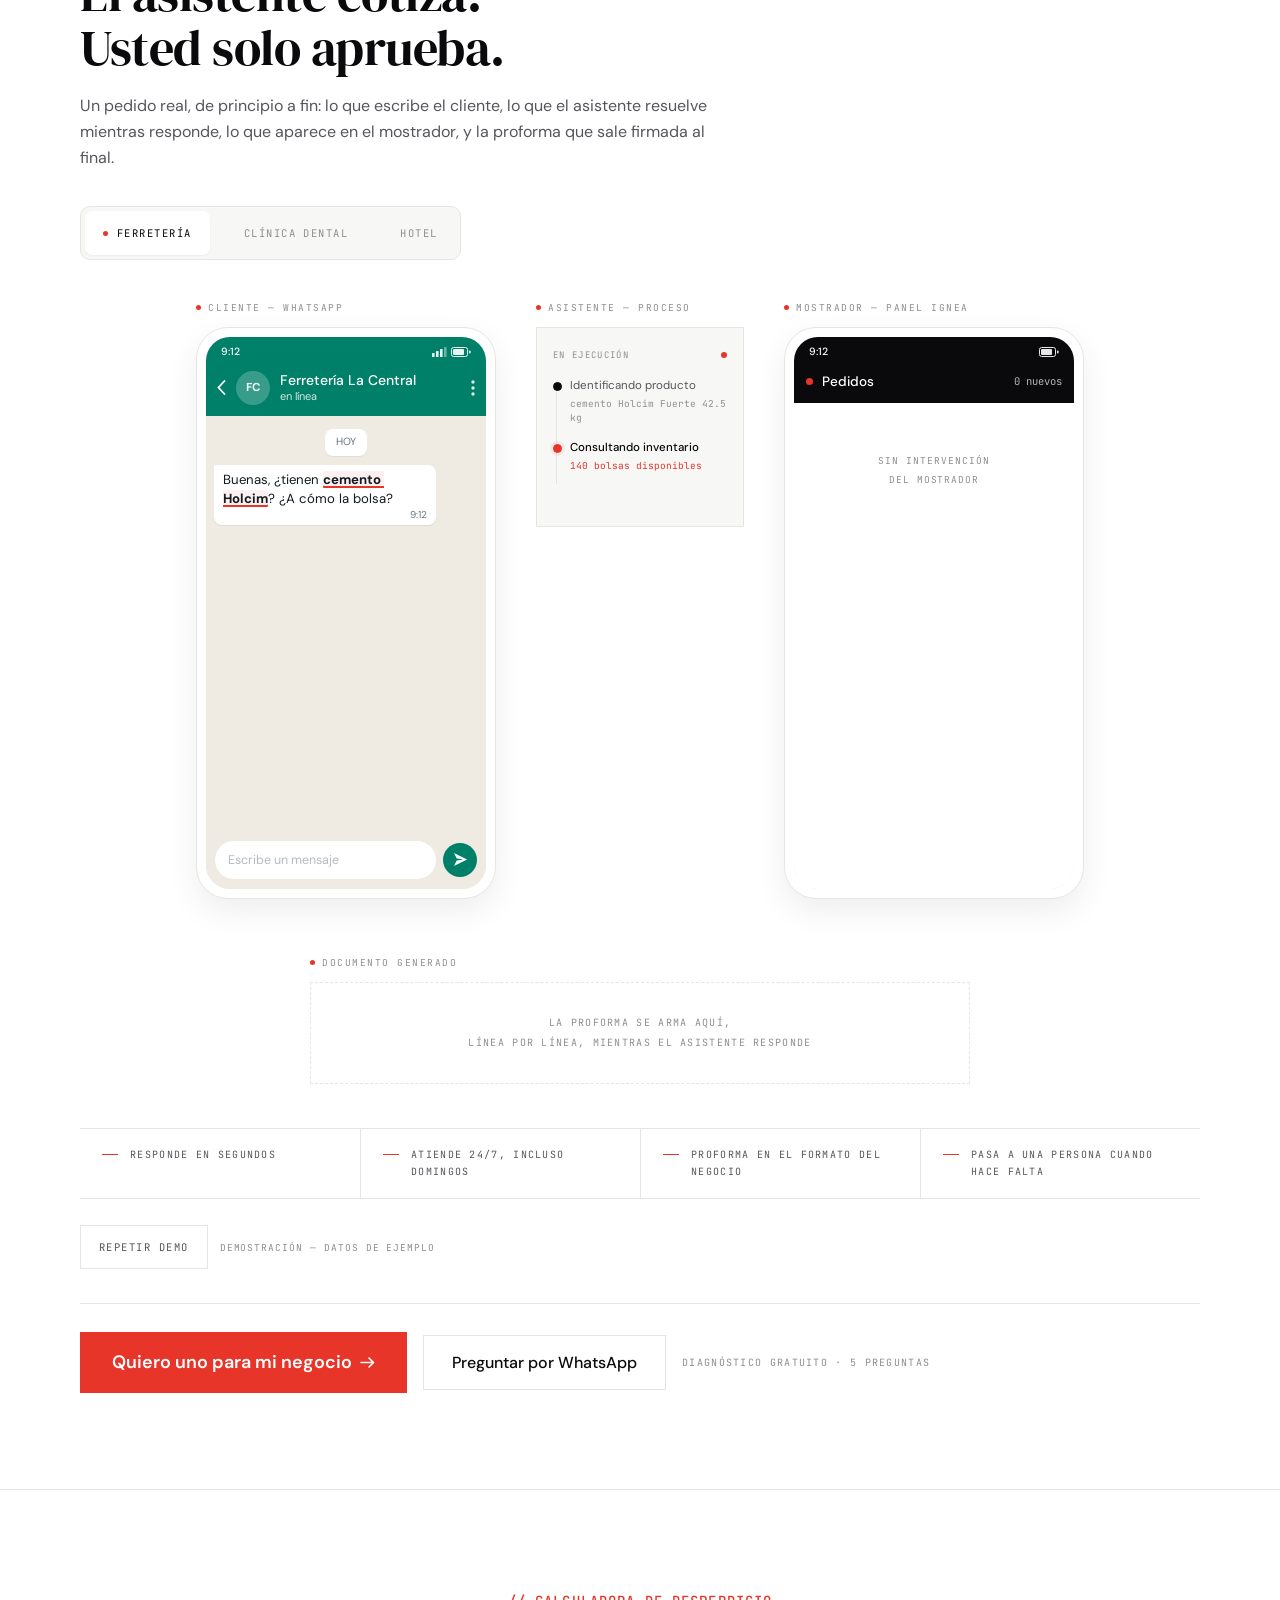
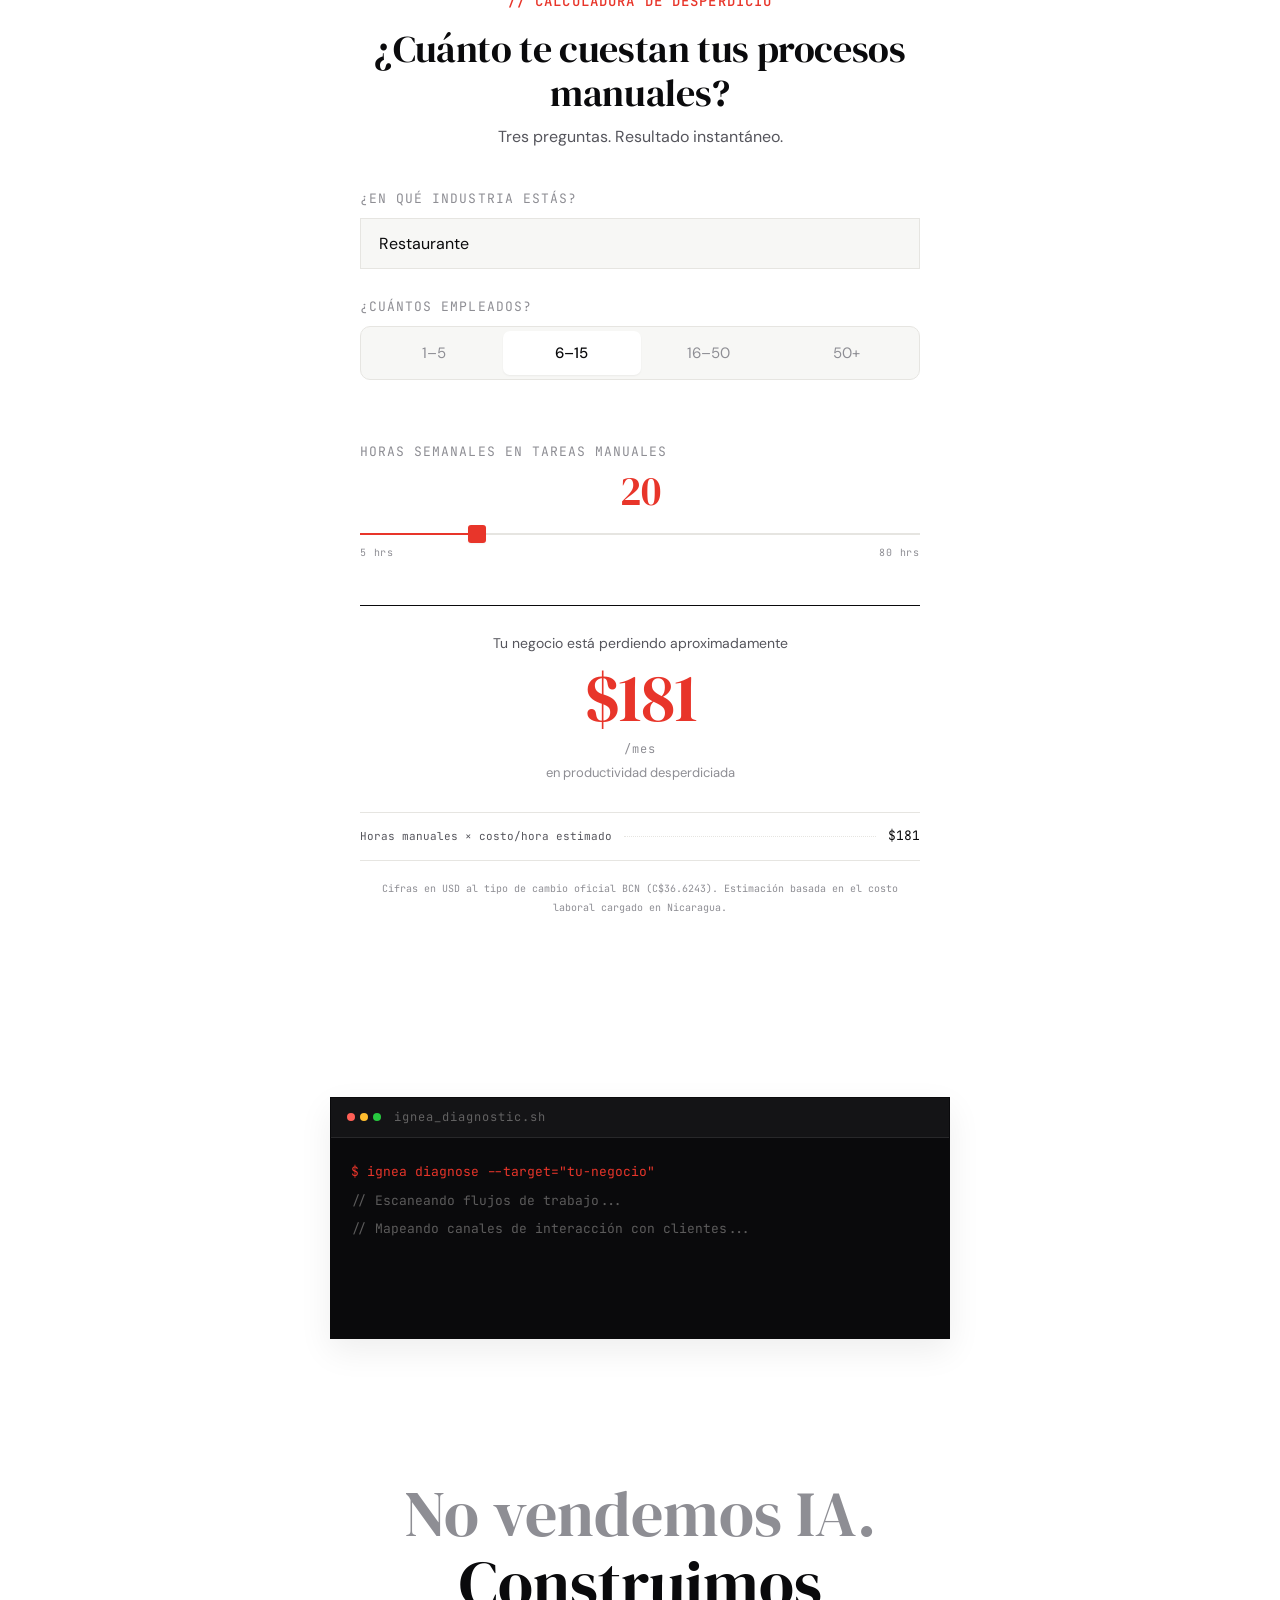
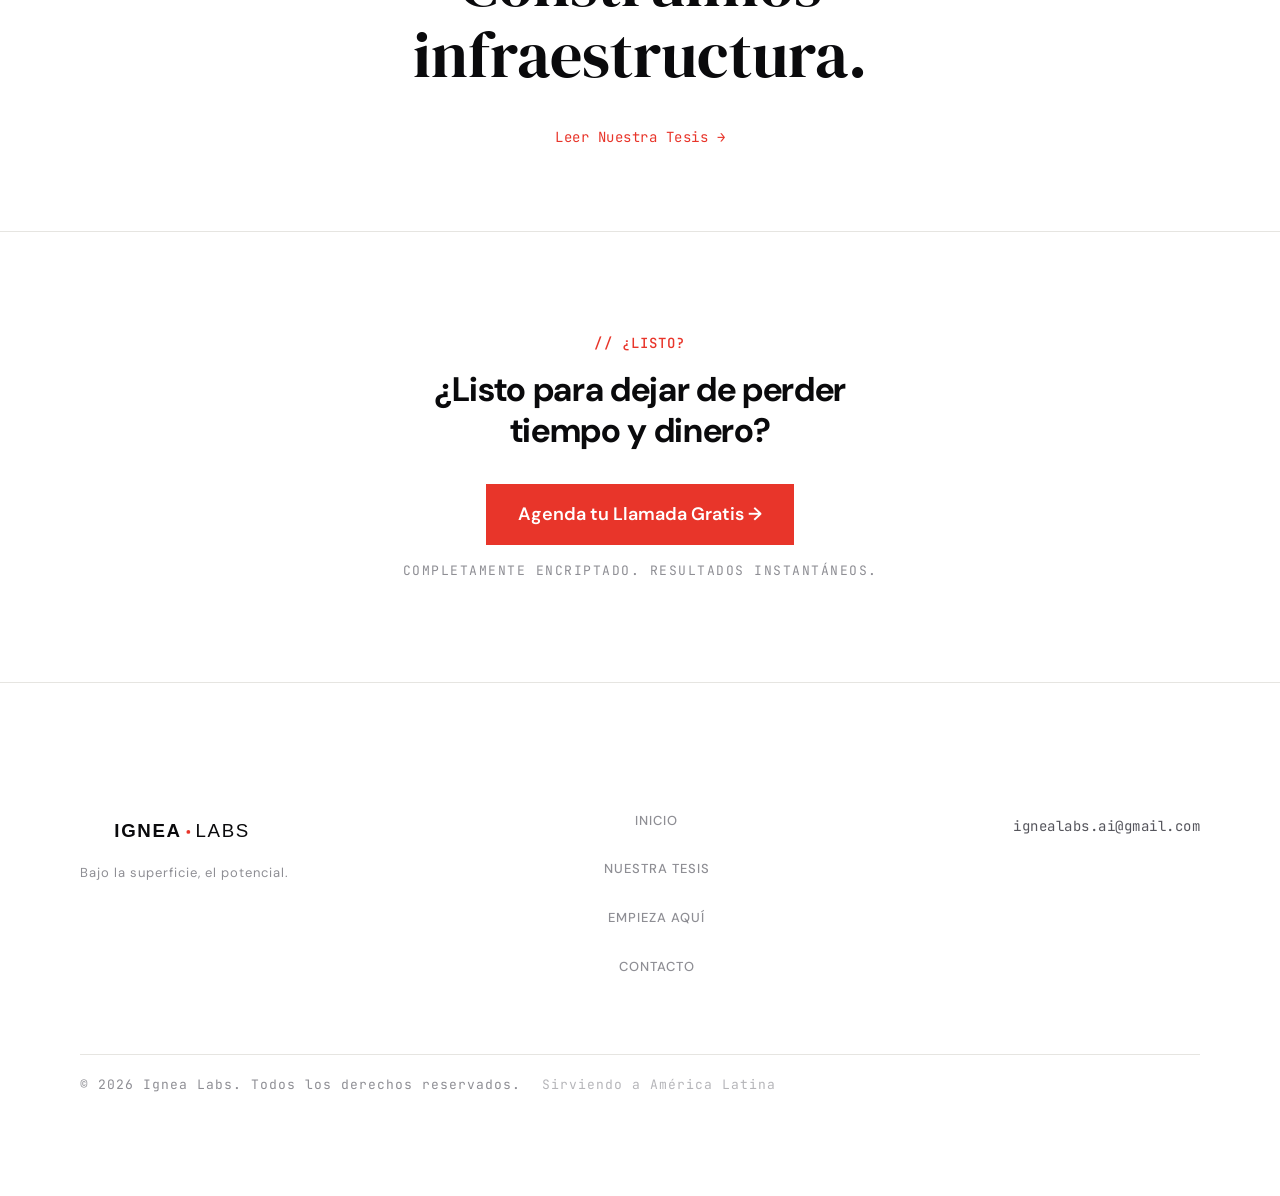
==== commit 667804ad: "feat: restore diagnostic CTA, fix missed hero booking link Adds the approved secondary CTA "Ver qué " ====
--- a/index.html
+++ b/index.html
@@ -230,9 +230,22 @@
   <div class="hero-divider"></div>
 
   <div class="cta">
-    <a class="cta__primary" href="diagnostic">
+    <!-- Primary = booking. This one said "Agenda tu llamada" while pointing
+         at /diagnostic — same mismatch as D6, missed on the first pass
+         because it uses .cta__primary rather than .btn-* classes. -->
+    <a class="cta__primary" href="https://calendar.app.google/E4dfYkm8epTzdsiT7" target="_blank" rel="noopener">
       <span data-i18n="hero.cta1">Agenda tu llamada gratis</span>
       <svg width="15" height="11" viewBox="0 0 15 11" fill="none" aria-hidden="true"><path d="M9 1l4.5 4.5L9 10M13 5.5H1" stroke="currentColor" stroke-width="1.6" stroke-linecap="round" stroke-linejoin="round"/></svg>
+    </a>
+    <!-- Secondary = the diagnostic. Promises the OUTPUT (what it would
+         cost) rather than a call, which is the real difference between the
+         two paths. NOTE: this string is in usted while the rest of the
+         diagnostic flow is in tú — that is the known D5 inconsistency,
+         left deliberately until register is fixed as its own sprint. -->
+    <a class="cta__link" href="diagnostic">
+      <span data-i18n="hero.cta.diagnostic">Ver qué le costaría</span>
+      <svg width="13" height="10" viewBox="0 0 15 11" fill="none" aria-hidden="true"><path d="M9 1l4.5 4.5L9 10M13 5.5H1" stroke="currentColor" stroke-width="1.6" stroke-linecap="round" stroke-linejoin="round"/></svg>
+      <small class="cta__note" data-i18n="hero.cta.diagnostic.note">5 preguntas</small>
     </a>
     <a class="cta__link" href="demo">
       <span data-i18n="hero.cta.secondary">Ver reporte de muestra</span>
--- a/css/shared.css
+++ b/css/shared.css
@@ -777,3 +777,7 @@
   .cap{opacity:1;transform:none}
   .caps.in .cap__dash,.cap__dash{width:16px}
 }
+
+/* Effort note on the hero's diagnostic link ("5 preguntas"). Muted and
+   smaller so the link reads as one phrase, not two competing labels. */
+.cta__note{font-family:var(--fm);font-size:11px;letter-spacing:.08em;color:var(--dimgray);margin-left:8px}
